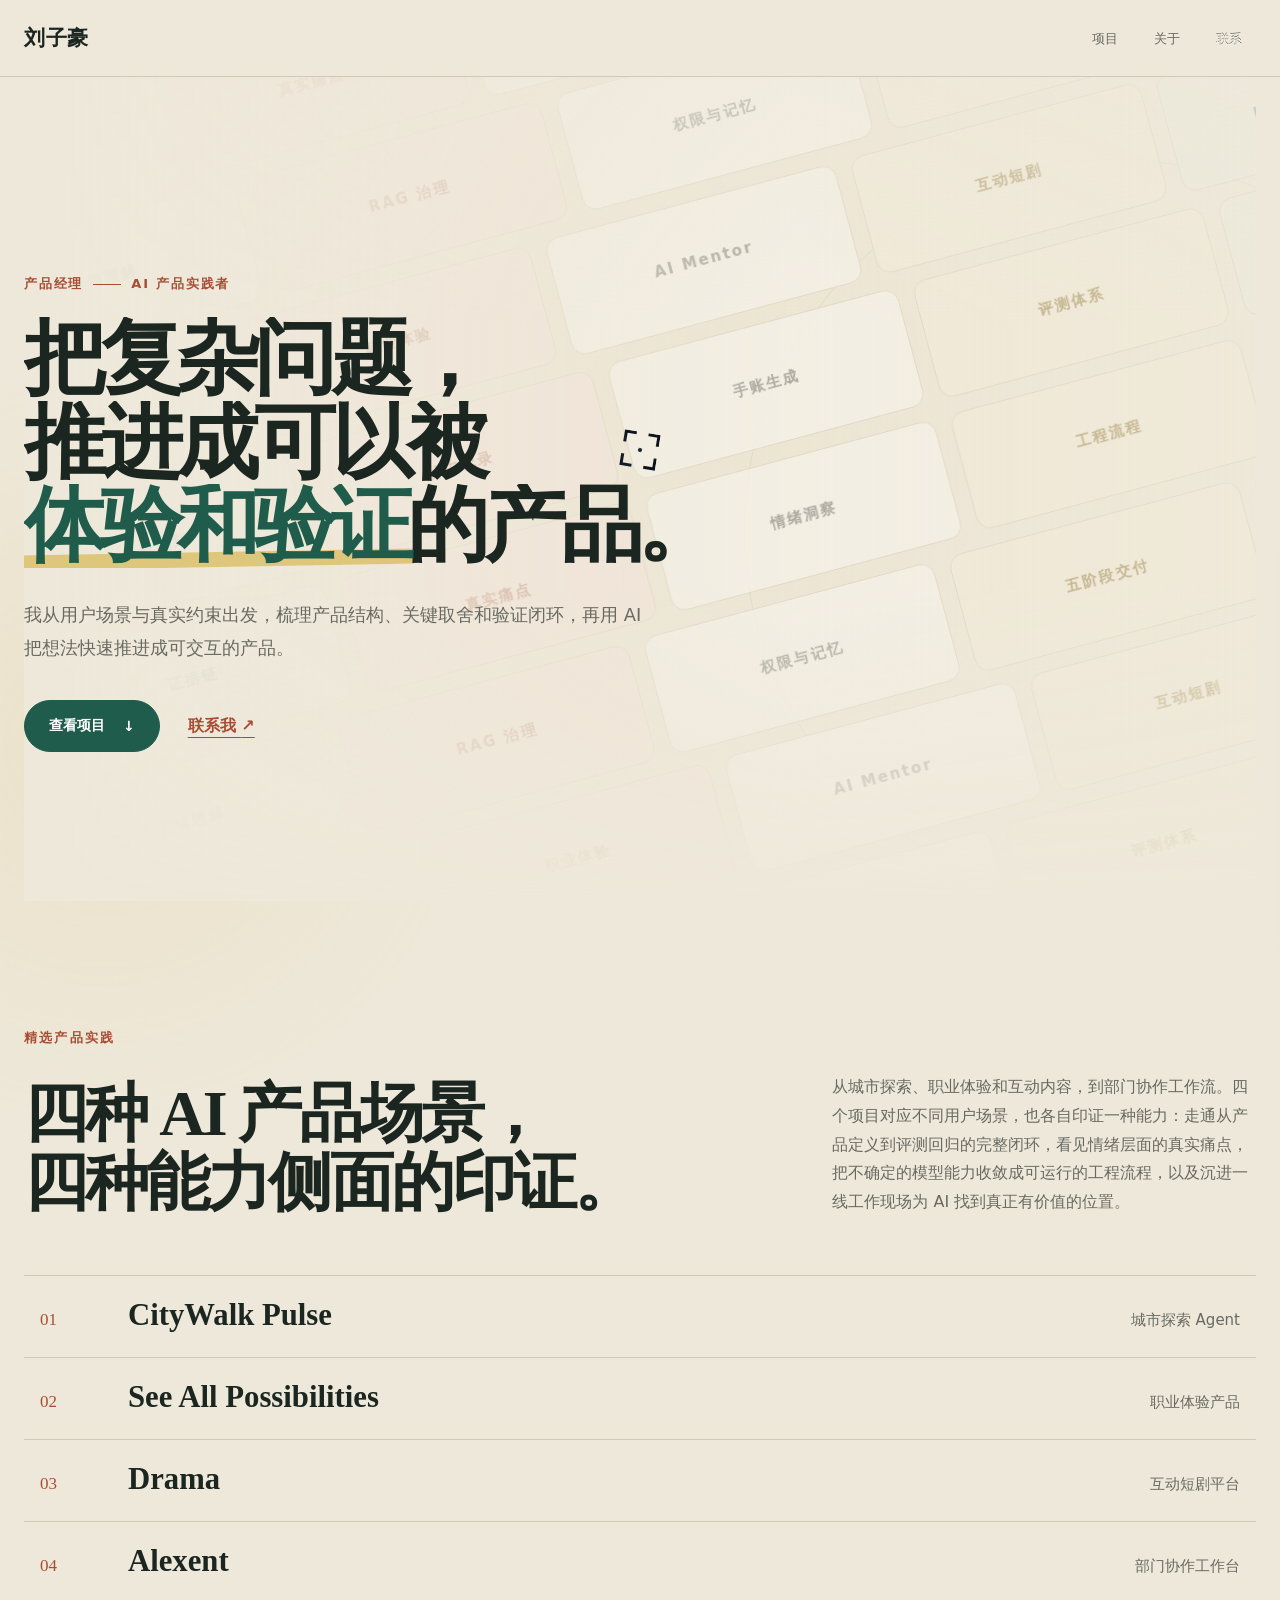
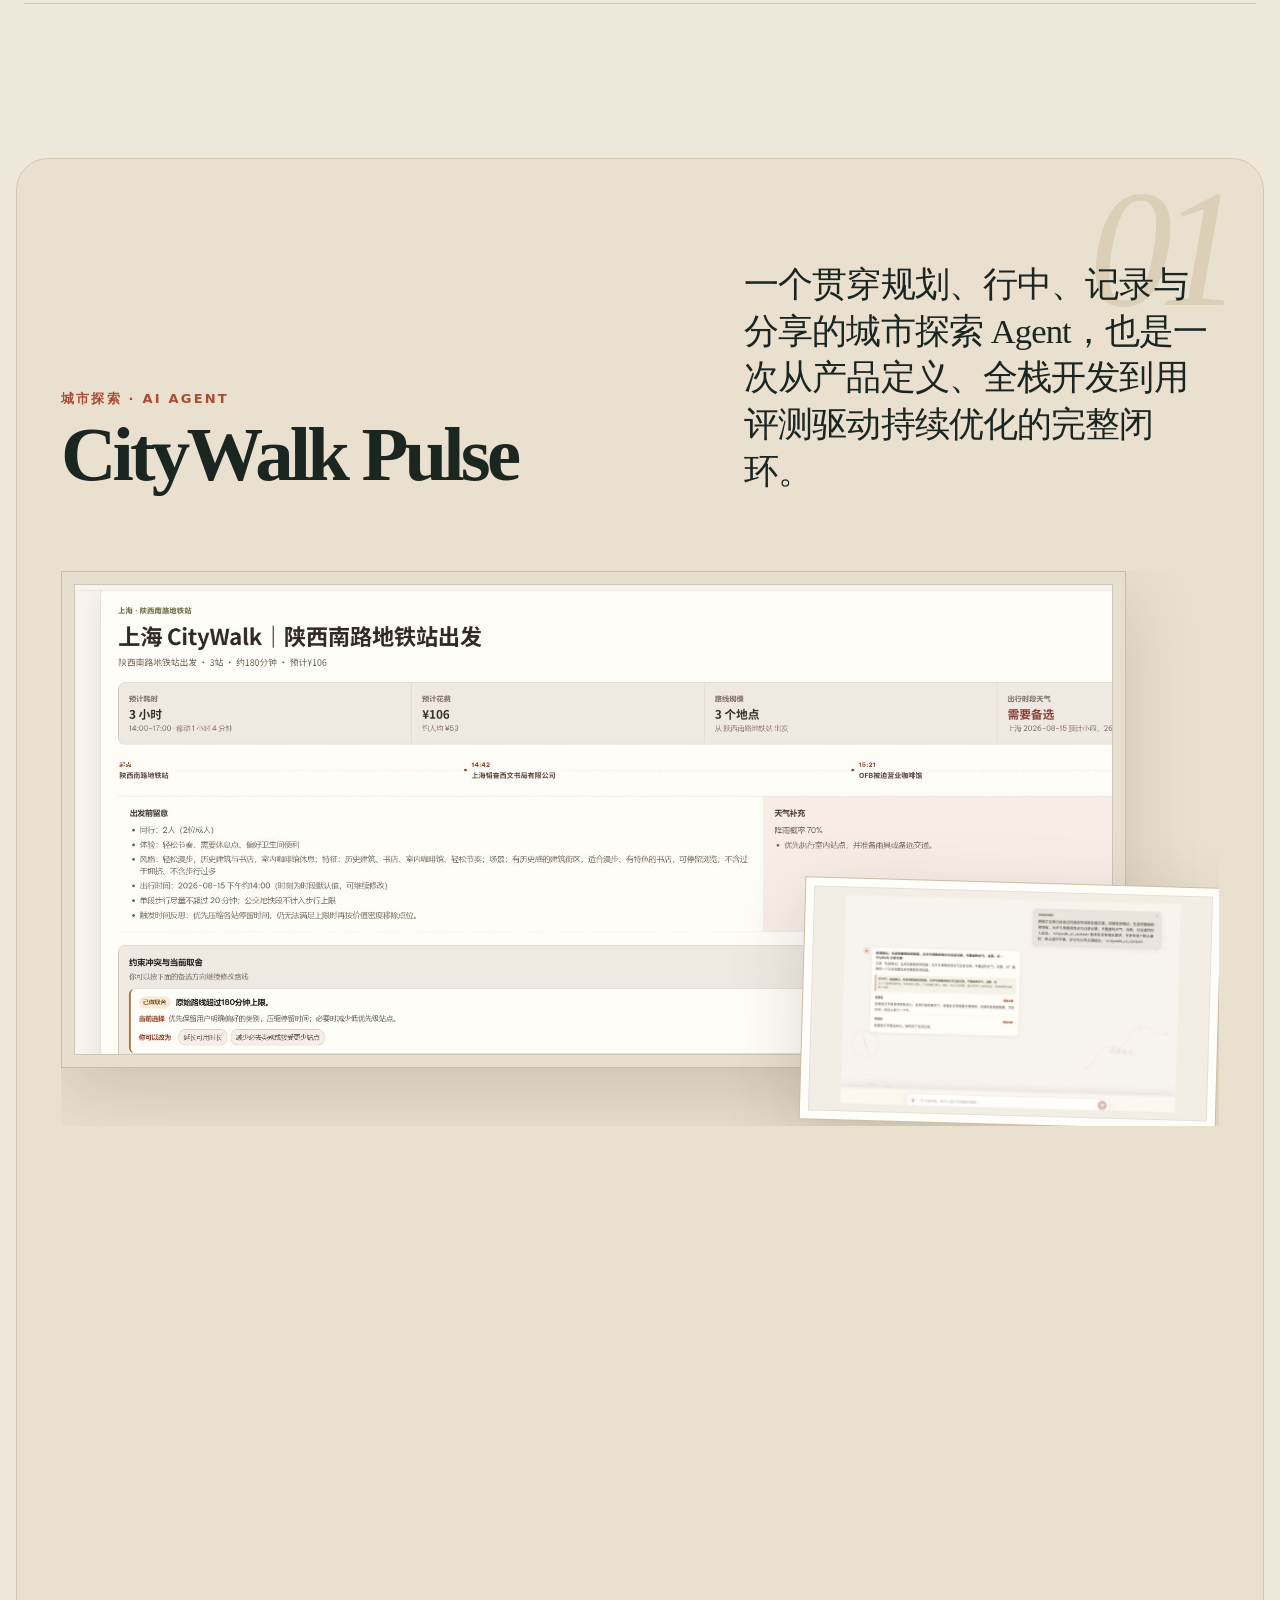
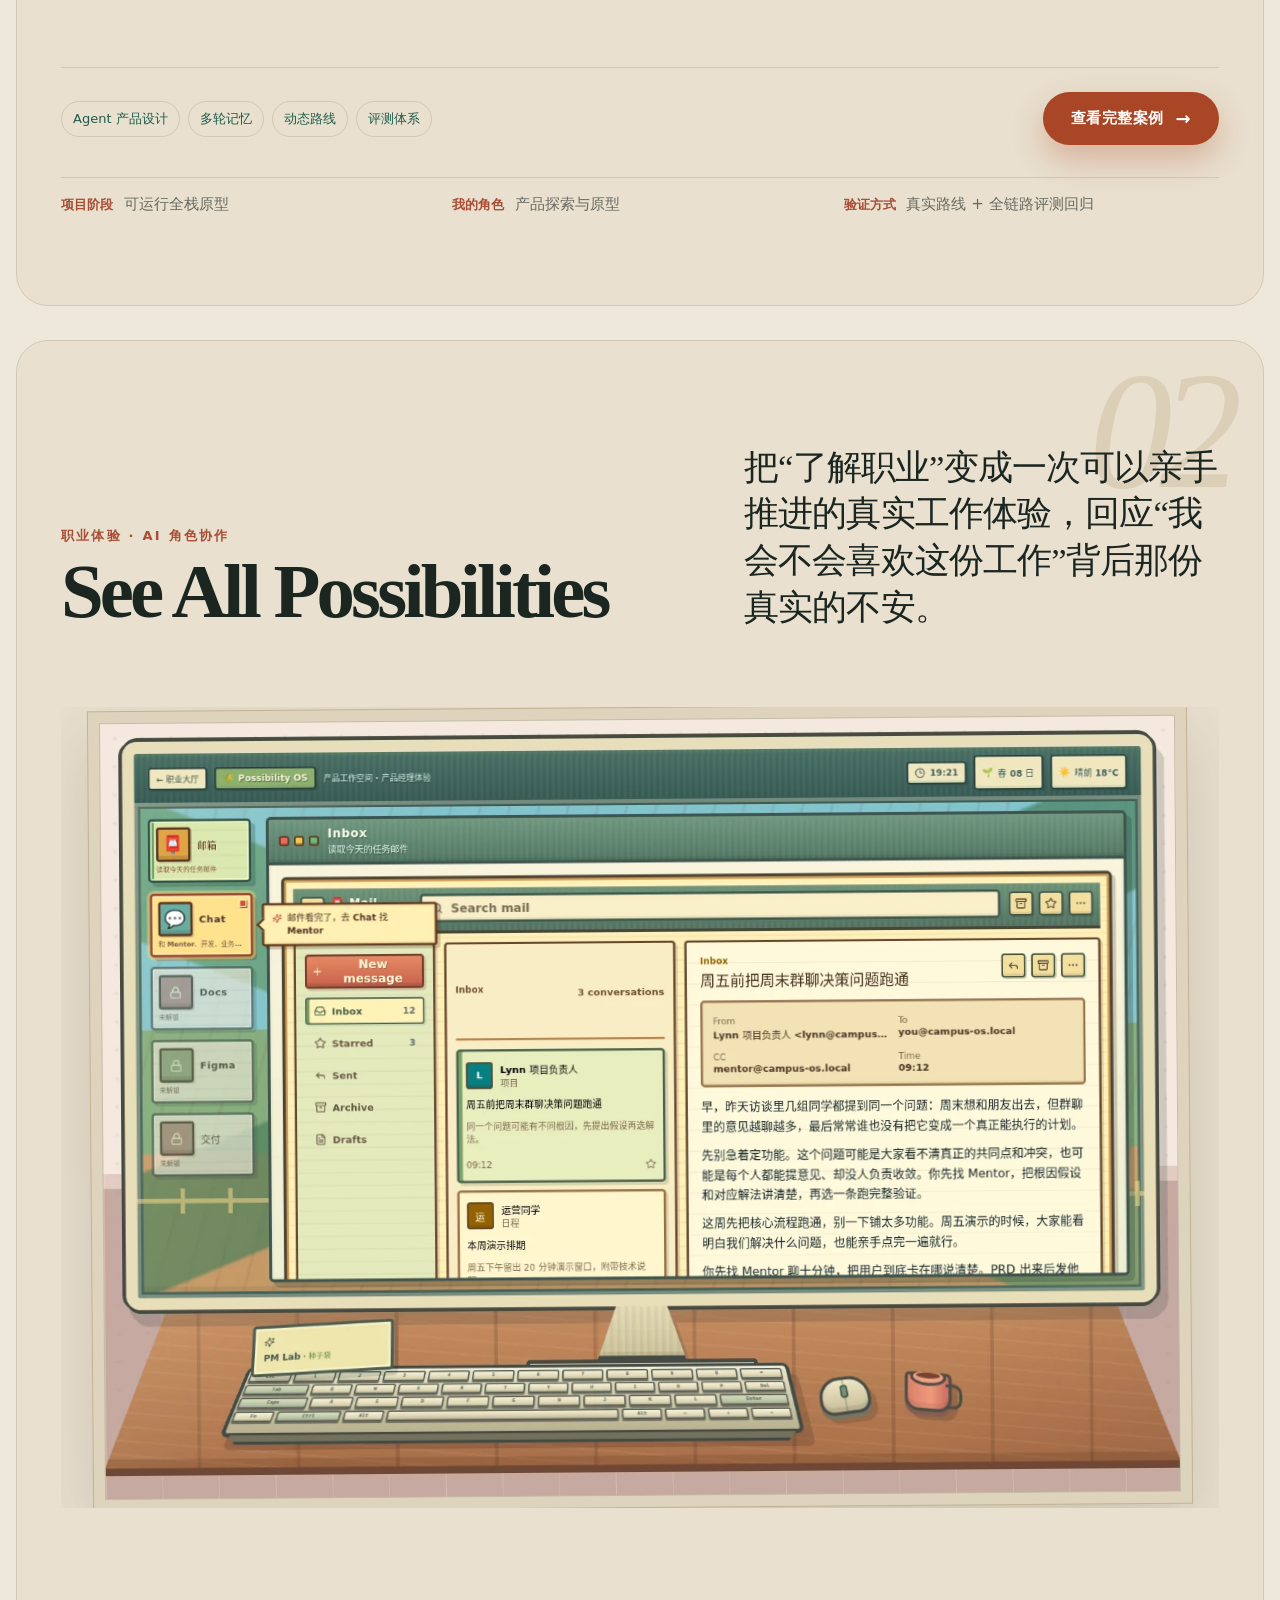
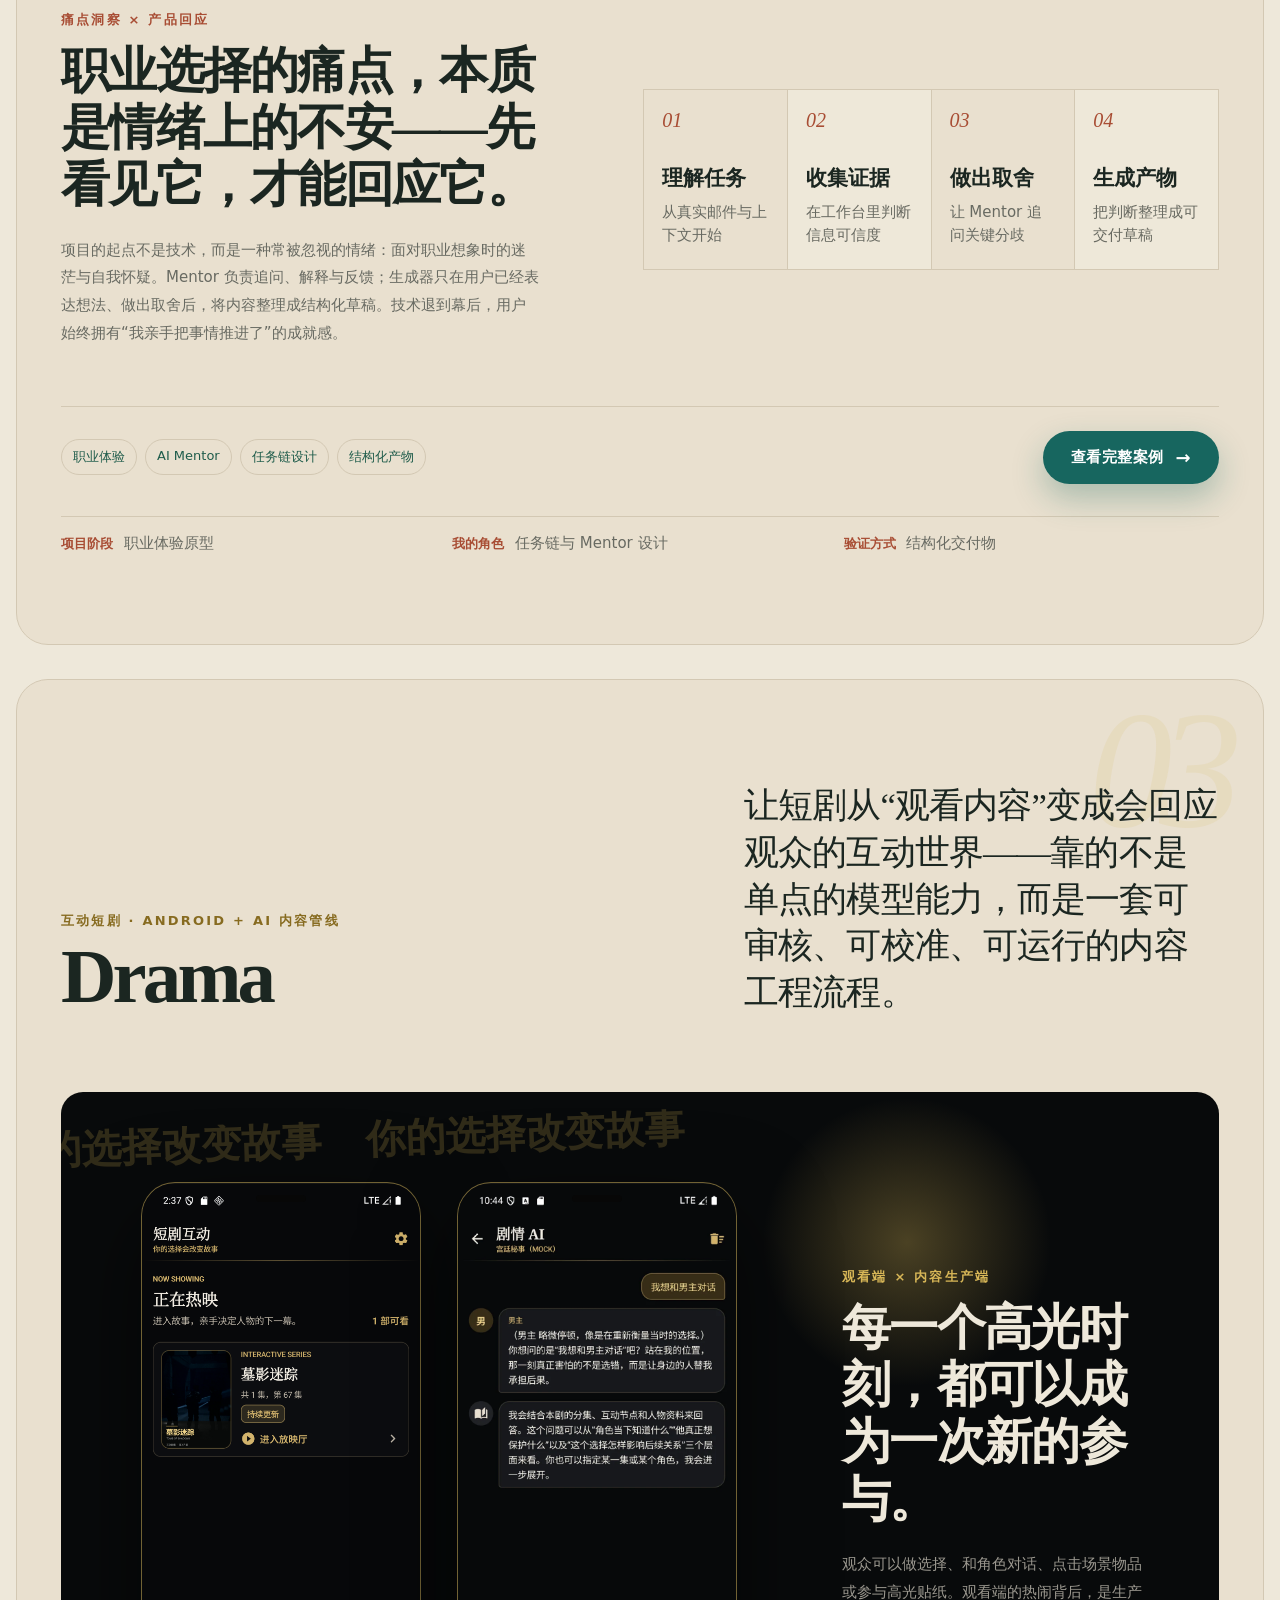
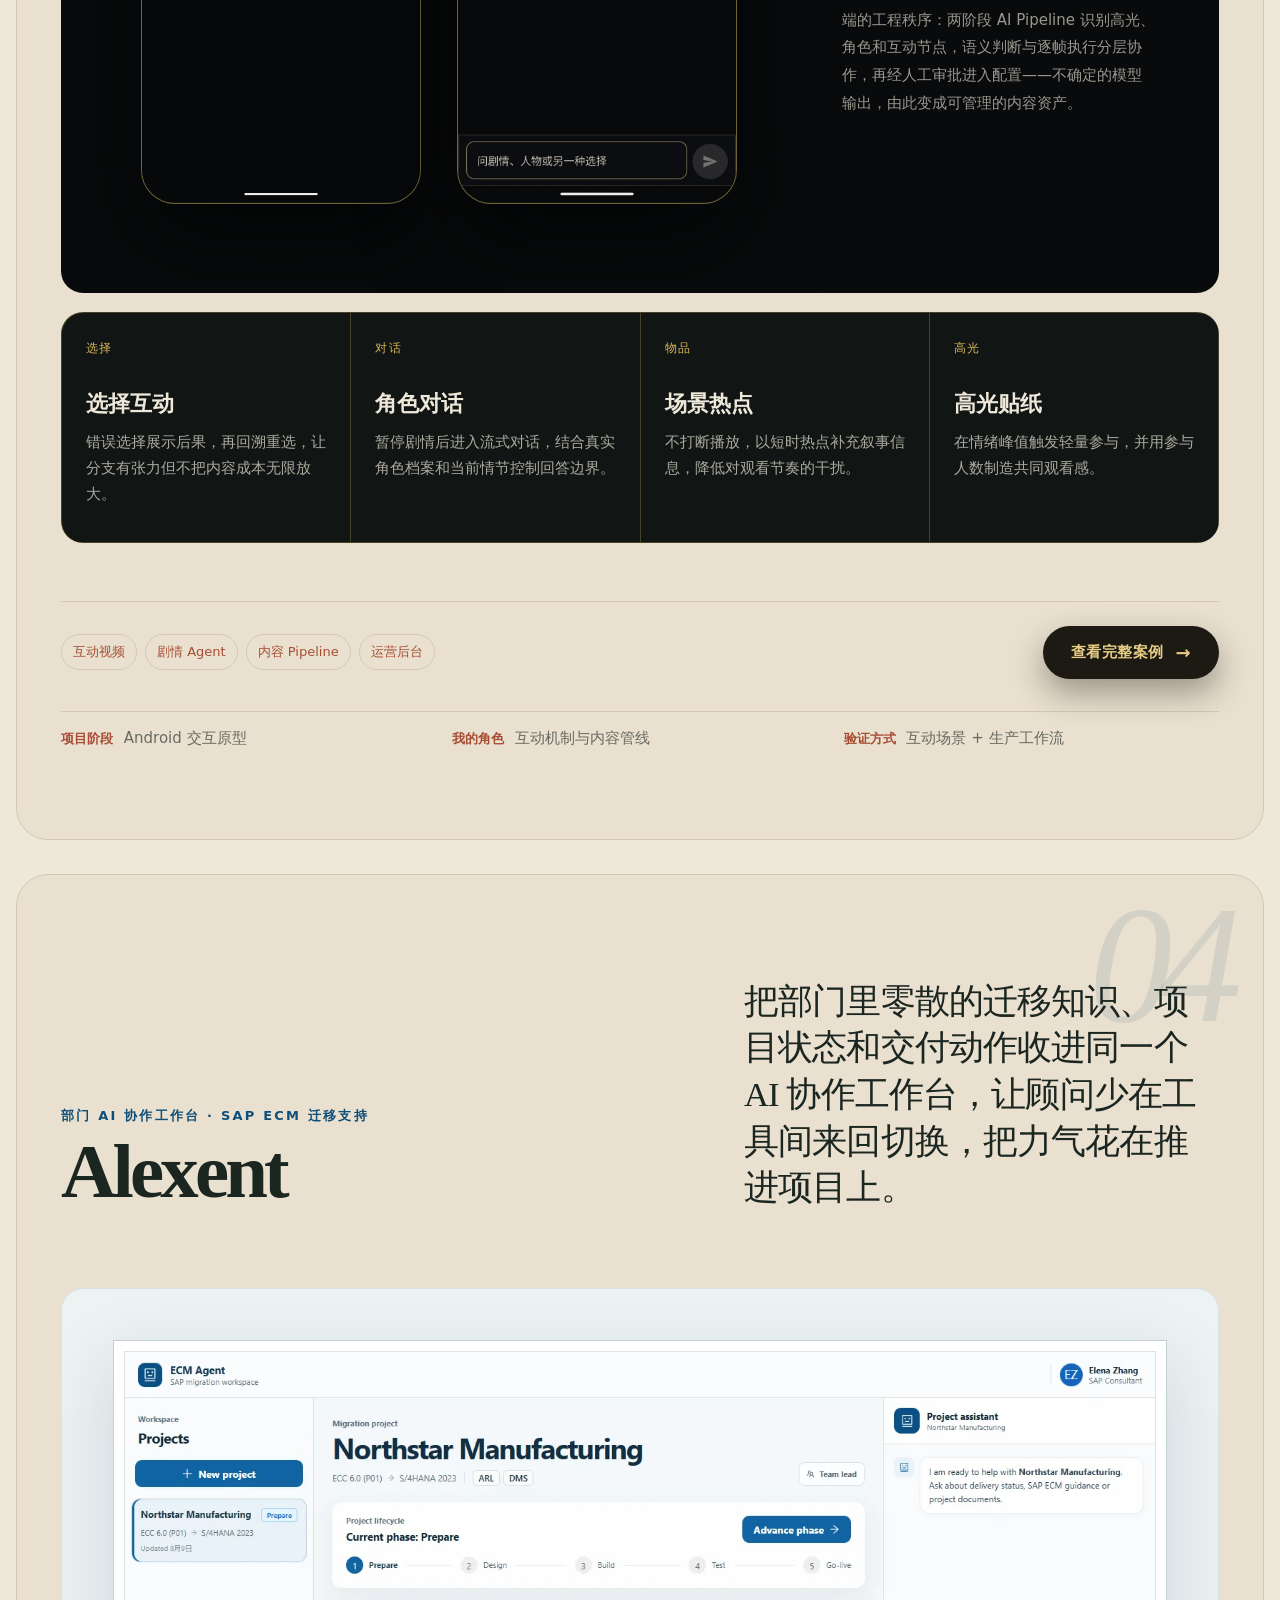
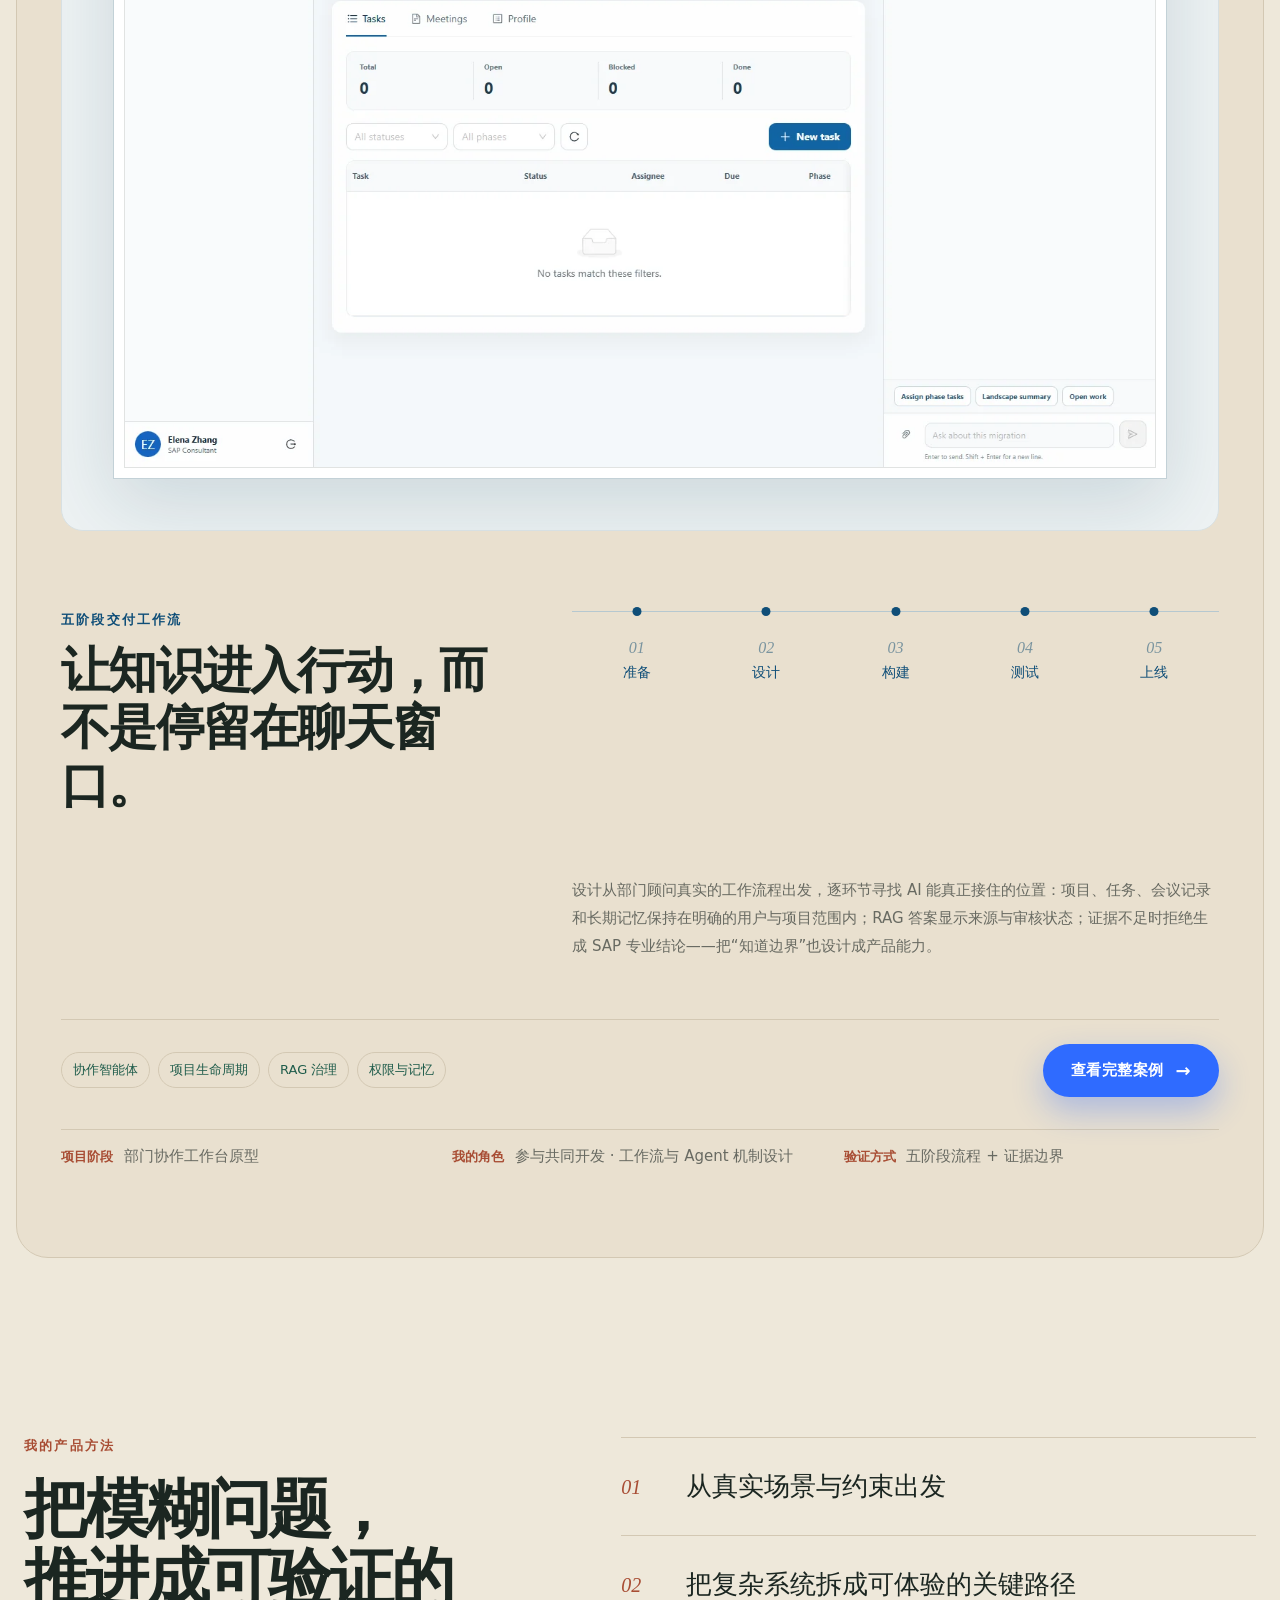
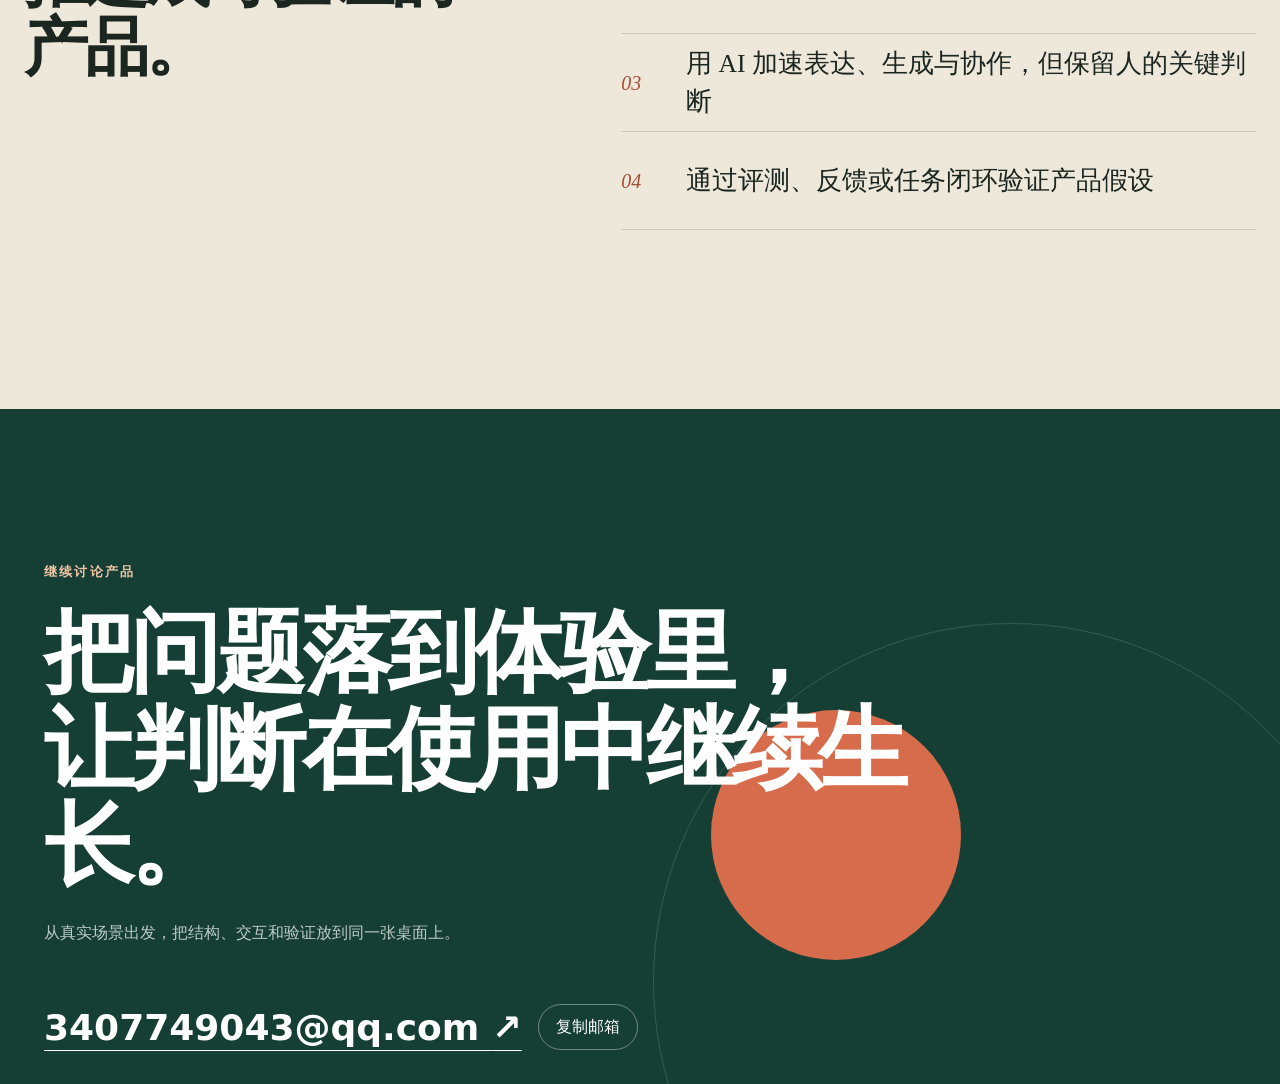
==== index.html @ 8f731cb5 "Adjust Alexent positioning to department-internal AI workspace" ====
<!doctype html>
<html lang="zh-CN">
<head>
  <meta charset="utf-8">
  <meta name="viewport" content="width=device-width, initial-scale=1">
  <meta name="description" content="刘子豪的产品经理作品集：AI 产品实践、真实产品界面与验证闭环。">
  <meta name="theme-color" content="#eee8da">
  <title>刘子豪｜产品经理作品集</title>
  <link rel="stylesheet" href="styles.css?v=20260816-2">
  <link rel="stylesheet" href="target-cursor.css">
  <link rel="stylesheet" href="gooey-nav.css">
  <script src="gsap.min.js" defer></script>
  <script src="target-cursor.js" defer></script>
  <script src="script.js" defer></script>
  <script src="gooey-nav.js" defer></script>
</head>
<body>
  <a class="skip-link" href="#main">跳到主要内容</a>

  <header class="site-header" data-site-header>
    <div class="header-inner">
      <a class="wordmark" href="#top" aria-label="返回页面顶部">
        <span>刘子豪</span>
      </a>
      <nav aria-label="主导航" data-gooey-nav>
        <a href="#projects">项目</a>
        <a href="#about">关于</a>
        <a href="#contact">联系</a>
      </nav>
    </div>
    <span class="reading-progress" data-reading-progress aria-hidden="true"></span>
  </header>

  <main id="main">
    <section class="hero" id="top" aria-labelledby="hero-title" data-section>
      <div class="grid-motion" data-grid-motion aria-hidden="true">
        <div class="grid-motion__board" data-grid-board></div>
        <div class="grid-motion__veil"></div>
      </div>
      <div class="hero-copy reveal reveal--hero">
        <p class="eyebrow"><span>产品经理</span><span>AI 产品实践者</span></p>
        <h1 id="hero-title">
          <span class="hero-line"><span>把复杂问题，</span></span>
          <span class="hero-line"><span>推进成可以被</span></span>
          <span class="hero-line"><span><em>体验和验证</em>的产品。</span></span>
        </h1>
        <p class="hero-intro">我从用户场景与真实约束出发，梳理产品结构、关键取舍和验证闭环，再用 AI 把想法快速推进成可交互的产品。</p>
        <div class="hero-actions">
          <a class="button button--primary" href="#projects">查看项目 <span aria-hidden="true">↓</span></a>
          <a class="text-link" href="mailto:3407749043@qq.com">联系我 <span aria-hidden="true">↗</span></a>
        </div>
      </div>

    </section>

    <div class="project-index" id="projects" aria-label="项目索引" data-section>
      <p class="section-kicker">精选产品实践</p>
      <div class="project-index-heading">
        <h2>四种 AI 产品场景，<br>四种能力侧面的印证。</h2>
        <p>从城市探索、职业体验和互动内容，到部门协作工作流。四个项目对应不同用户场景，也各自印证一种能力：走通从产品定义到评测回归的完整闭环，看见情绪层面的真实痛点，把不确定的模型能力收敛成可运行的工程流程，以及沉进一线工作现场为 AI 找到真正有价值的位置。</p>
      </div>
      <ol class="reveal reveal--index" data-delay="1">
        <li><a href="#citywalk" data-project-link="citywalk"><span>01</span><b>CityWalk Pulse</b><small><span>城市探索 Agent</span><em>规划 · 行中 · 记录 · 分享</em></small></a></li>
        <li><a href="#possibilities" data-project-link="possibilities"><span>02</span><b>See All Possibilities</b><small><span>职业体验产品</span><em>任务 · 判断 · 交付 · 反馈</em></small></a></li>
        <li><a href="#drama" data-project-link="drama"><span>03</span><b>Drama</b><small><span>互动短剧平台</span><em>选择 · 对话 · 热点 · 高光</em></small></a></li>
        <li><a href="#alexent" data-project-link="alexent"><span>04</span><b>Alexent</b><small><span>部门协作工作台</span><em>工作流 · RAG · 权限 · 记忆</em></small></a></li>
      </ol>
    </div>

    <section class="project project--featured" id="citywalk" aria-labelledby="citywalk-title" data-section>
      <div class="project-no" aria-hidden="true">01</div>
      <header class="project-header reveal">
        <div>
          <p class="project-type">城市探索 · AI Agent</p>
          <h2 id="citywalk-title">CityWalk Pulse</h2>
        </div>
        <p class="project-lede">一个贯穿规划、行中、记录与分享的城市探索 Agent，也是一次从产品定义、全栈开发到用评测驱动持续优化的完整闭环。</p>
      </header>

      <div class="feature-stage reveal reveal--media" data-delay="1">
        <button class="shot shot--landscape tilt-card gallery-trigger" type="button" data-tilt data-tilt-base="0deg" data-gallery="citywalk" data-full="assets/citywalk/web-route-overview.webp" data-caption="CityWalk Pulse 路线决策总览" aria-label="放大查看 CityWalk Pulse 路线决策总览">
          <img src="assets/citywalk/web-route-overview.webp" alt="CityWalk Pulse 路线决策总览，展示同行、节奏、天气、站点顺序与预算" width="2045" height="924" loading="lazy">
        </button>
        <button class="shot shot--support gallery-trigger" type="button" data-gallery="citywalk" data-full="assets/citywalk/web-social-copy.webp" data-caption="CityWalk Pulse 分享文案结果" aria-label="放大查看 CityWalk Pulse 分享文案结果">
          <img src="assets/citywalk/web-social-copy.webp" alt="CityWalk Pulse 分享文案结果，展示表达风格、完整版与简短版" width="1920" height="1080" loading="lazy">
        </button>
      </div>

      <div class="project-story">
        <article class="story-intro reveal">
          <p class="story-label">连续产品体验</p>
          <h3>从“帮我规划路线”，走向一段会持续生长的城市体验。</h3>
          <p>这是我从零定义并完整实现的项目：产品把偏好输入、路线规划、行走调整和旅程记录串成一条连续体验。Agent 不只生成答案，还需要记住同行人数、预算、时间与体力边界，并在天气或现场变化后重新组织路线——每个环节都被真实运行和评测样例反复校验。</p>
        </article>
          <div class="capability-grid reveal stagger-group" data-delay="1">
          <article><span>01</span><h4>规划</h4><p>把感觉、同行、时间与预算转成可执行路线。</p></article>
          <article><span>02</span><h4>行中</h4><p>根据天气、体力和现场变化，局部调整剩余路线。</p></article>
          <article><span>03</span><h4>记录</h4><p>随身上传图文与位置，让走过的片段留在路线里。</p></article>
          <article><span>04</span><h4>分享</h4><p>基于路线事实和沿途记录生成可编辑的分享表达。</p></article>
        </div>
      </div>

      <footer class="project-footer">
        <div class="project-tags"><span>Agent 产品设计</span><span>多轮记忆</span><span>动态路线</span><span>评测体系</span></div>
        <a class="case-entry" href="citywalk.html">查看完整案例 <span aria-hidden="true">→</span></a>
      </footer>
      <div class="project-meta" aria-label="CityWalk 项目摘要">
        <span data-meta-stage><b>项目阶段</b> 可运行全栈原型</span>
        <span data-meta-role><b>我的角色</b> 产品探索与原型</span>
        <span data-meta-validation><b>验证方式</b> 真实路线 + 全链路评测回归</span>
      </div>
    </section>

    <section class="project project--possibilities" id="possibilities" aria-labelledby="possibilities-title" data-section>
      <div class="project-no" aria-hidden="true">02</div>
      <header class="project-header reveal">
        <div>
          <p class="project-type">职业体验 · AI 角色协作</p>
          <h2 id="possibilities-title">See All Possibilities</h2>
        </div>
        <p class="project-lede">把“了解职业”变成一次可以亲手推进的真实工作体验，回应“我会不会喜欢这份工作”背后那份真实的不安。</p>
      </header>

      <div class="possibility-stage reveal reveal--media" data-delay="1">
        <button class="shot shot--desk tilt-card gallery-trigger" type="button" data-tilt data-tilt-base="-0.45deg" data-gallery="possibilities" data-full="assets/possibilities/pm-workspace.webp" data-caption="产品经理体验 · Possibility OS 工作台" aria-label="放大查看产品经理职业体验工作台">
          <img src="assets/possibilities/pm-workspace.webp" alt="产品经理职业体验的桌面工作台，包含邮件、对话、文档和原型入口" width="1440" height="1039" loading="lazy">
        </button>
      </div>

      <div class="project-story project-story--split">
        <article class="story-intro reveal">
          <p class="story-label">痛点洞察 × 产品回应</p>
          <h3>职业选择的痛点，本质是情绪上的不安——先看见它，才能回应它。</h3>
          <p>项目的起点不是技术，而是一种常被忽视的情绪：面对职业想象时的迷茫与自我怀疑。Mentor 负责追问、解释与反馈；生成器只在用户已经表达想法、做出取舍后，将内容整理成结构化草稿。技术退到幕后，用户始终拥有“我亲手把事情推进了”的成就感。</p>
        </article>
        <ol class="possibility-track reveal stagger-group" data-delay="1" aria-label="职业体验推进路径">
          <li><span>01</span><strong>理解任务</strong><small>从真实邮件与上下文开始</small></li>
          <li><span>02</span><strong>收集证据</strong><small>在工作台里判断信息可信度</small></li>
          <li><span>03</span><strong>做出取舍</strong><small>让 Mentor 追问关键分歧</small></li>
          <li><span>04</span><strong>生成产物</strong><small>把判断整理成可交付草稿</small></li>
        </ol>
      </div>

      <footer class="project-footer">
        <div class="project-tags"><span>职业体验</span><span>AI Mentor</span><span>任务链设计</span><span>结构化产物</span></div>
        <a class="case-entry" href="possibilities.html">查看完整案例 <span aria-hidden="true">→</span></a>
      </footer>
      <div class="project-meta" aria-label="See All Possibilities 项目摘要">
        <span data-meta-stage><b>项目阶段</b> 职业体验原型</span>
        <span data-meta-role><b>我的角色</b> 任务链与 Mentor 设计</span>
        <span data-meta-validation><b>验证方式</b> 结构化交付物</span>
      </div>
    </section>

    <section class="project project--drama" id="drama" aria-labelledby="drama-title" data-section>
      <div class="project-no" aria-hidden="true">03</div>
      <header class="project-header reveal">
        <div>
          <p class="project-type">互动短剧 · Android + AI 内容管线</p>
          <h2 id="drama-title">Drama</h2>
        </div>
        <p class="project-lede">让短剧从“观看内容”变成会回应观众的互动世界——靠的不是单点的模型能力，而是一套可审核、可校准、可运行的内容工程流程。</p>
      </header>

      <div class="drama-stage reveal reveal--media" data-delay="1">
        <div class="drama-marquee" aria-hidden="true"><span>你的选择改变故事</span><span>你的选择改变故事</span></div>
        <div class="drama-phones" aria-label="Drama 真实应用界面">
          <button class="phone-frame phone-frame--series gallery-trigger" type="button" data-gallery="drama" data-full="assets/drama/real-series-list.png" data-caption="短剧互动 · 剧集发现与正在热映" aria-label="放大查看 Drama 剧集发现界面">
            <img src="assets/drama/real-series-list.png" alt="Drama Android 客户端的剧集发现界面，展示正在热映的互动短剧与完整海报" width="1080" height="2400" loading="lazy">
          </button>
          <button class="phone-frame phone-frame--agent gallery-trigger" type="button" data-gallery="drama" data-full="assets/drama-agent.webp" data-caption="剧情 AI · 基于角色与互动节点回答" aria-label="放大查看剧情 AI 对话界面">
            <img src="assets/drama-agent.webp" alt="Drama 剧情 AI 对话界面，结合角色立场和互动节点解释剧情" width="1080" height="2400" loading="lazy">
          </button>
        </div>
        <div class="drama-copy">
          <p class="story-label">观看端 × 内容生产端</p>
          <h3>每一个高光时刻，都可以成为一次新的参与。</h3>
          <p>观众可以做选择、和角色对话、点击场景物品或参与高光贴纸。观看端的热闹背后，是生产端的工程秩序：两阶段 AI Pipeline 识别高光、角色和互动节点，语义判断与逐帧执行分层协作，再经人工审批进入配置——不确定的模型输出，由此变成可管理的内容资产。</p>
        </div>
      </div>

      <div class="interaction-ledger reveal stagger-group">
        <article><span>选择</span><h4>选择互动</h4><p>错误选择展示后果，再回溯重选，让分支有张力但不把内容成本无限放大。</p></article>
        <article><span>对话</span><h4>角色对话</h4><p>暂停剧情后进入流式对话，结合真实角色档案和当前情节控制回答边界。</p></article>
        <article><span>物品</span><h4>场景热点</h4><p>不打断播放，以短时热点补充叙事信息，降低对观看节奏的干扰。</p></article>
        <article><span>高光</span><h4>高光贴纸</h4><p>在情绪峰值触发轻量参与，并用参与人数制造共同观看感。</p></article>
      </div>

      <footer class="project-footer">
        <div class="project-tags"><span>互动视频</span><span>剧情 Agent</span><span>内容 Pipeline</span><span>运营后台</span></div>
        <a class="case-entry" href="drama.html">查看完整案例 <span aria-hidden="true">→</span></a>
      </footer>
      <div class="project-meta" aria-label="Drama 项目摘要">
        <span data-meta-stage><b>项目阶段</b> Android 交互原型</span>
        <span data-meta-role><b>我的角色</b> 互动机制与内容管线</span>
        <span data-meta-validation><b>验证方式</b> 互动场景 + 生产工作流</span>
      </div>
    </section>

    <section class="project project--alexent" id="alexent" aria-labelledby="alexent-title" data-section>
      <div class="project-no" aria-hidden="true">04</div>
      <header class="project-header reveal">
        <div>
          <p class="project-type">部门 AI 协作工作台 · SAP ECM 迁移支持</p>
          <h2 id="alexent-title">Alexent</h2>
        </div>
        <p class="project-lede">把部门里零散的迁移知识、项目状态和交付动作收进同一个 AI 协作工作台，让顾问少在工具间来回切换，把力气花在推进项目上。</p>
      </header>

      <div class="alexent-stage reveal reveal--media" data-delay="1">
        <button class="shot shot--enterprise tilt-card gallery-trigger" type="button" data-tilt data-tilt-base="0deg" data-gallery="alexent" data-full="assets/alexent-workspace.webp" data-caption="Alexent · 项目工作台" aria-label="放大查看 Alexent 项目工作台">
          <img src="assets/alexent-workspace.webp" alt="Alexent ECM 迁移项目工作台，包含项目阶段、任务和 AI 助手" width="1440" height="1000" loading="lazy">
        </button>
      </div>

      <div class="enterprise-story reveal">
        <div>
          <p class="story-label">五阶段交付工作流</p>
          <h3>让知识进入行动，而不是停留在聊天窗口。</h3>
        </div>
        <ol aria-label="项目阶段">
          <li><span>01</span>准备</li><li><span>02</span>设计</li><li><span>03</span>构建</li><li><span>04</span>测试</li><li><span>05</span>上线</li>
        </ol>
        <p>设计从部门顾问真实的工作流程出发，逐环节寻找 AI 能真正接住的位置：项目、任务、会议记录和长期记忆保持在明确的用户与项目范围内；RAG 答案显示来源与审核状态；证据不足时拒绝生成 SAP 专业结论——把“知道边界”也设计成产品能力。</p>
      </div>

      <footer class="project-footer">
        <div class="project-tags"><span>协作智能体</span><span>项目生命周期</span><span>RAG 治理</span><span>权限与记忆</span></div>
        <a class="case-entry" href="alexent.html">查看完整案例 <span aria-hidden="true">→</span></a>
      </footer>
      <div class="project-meta" aria-label="Alexent 项目摘要">
        <span data-meta-stage><b>项目阶段</b> 部门协作工作台原型</span>
        <span data-meta-role><b>我的角色</b> 参与共同开发 · 工作流与 Agent 机制设计</span>
        <span data-meta-validation><b>验证方式</b> 五阶段流程 + 证据边界</span>
      </div>
    </section>

    <section class="about" id="about" aria-labelledby="about-title" data-section>
      <div class="about-heading reveal">
        <p class="section-kicker">我的产品方法</p>
        <h2 id="about-title">把模糊问题，<br>推进成可验证的产品。</h2>
      </div>
      <ol class="principles reveal stagger-group" data-delay="1">
        <li><span>01</span><p>从真实场景与约束出发</p></li>
        <li><span>02</span><p>把复杂系统拆成可体验的关键路径</p></li>
        <li><span>03</span><p>用 AI 加速表达、生成与协作，但保留人的关键判断</p></li>
        <li><span>04</span><p>通过评测、反馈或任务闭环验证产品假设</p></li>
      </ol>
    </section>
  </main>

  <footer class="footer" id="contact" data-section>
    <div class="footer-orbit" aria-hidden="true"></div>
    <p class="section-kicker">继续讨论产品</p>
    <h2>把问题落到体验里，<br>让判断在使用中继续生长。</h2>
    <p class="footer-role">从真实场景出发，把结构、交互和验证放到同一张桌面上。</p>
    <div class="contact-row">
      <a id="email-address" href="mailto:3407749043@qq.com">3407749043@qq.com <span aria-hidden="true">↗</span></a>
      <button type="button" data-copy-email data-email="3407749043@qq.com">复制邮箱</button>
    </div>
  </footer>

  <div id="image-dialog" class="image-dialog" role="dialog" aria-modal="true" aria-hidden="true" aria-labelledby="dialog-caption">
    <div class="dialog-backdrop" data-dialog-close></div>
    <div class="dialog-panel">
      <button class="dialog-close" type="button" data-dialog-close aria-label="关闭大图">×</button>
      <button class="dialog-nav dialog-nav--prev" type="button" data-dialog-prev aria-label="上一张图片">←</button>
      <figure>
        <img src="assets/citywalk-home.webp" alt="">
        <figcaption id="dialog-caption"></figcaption>
      </figure>
      <button class="dialog-nav dialog-nav--next" type="button" data-dialog-next aria-label="下一张图片">→</button>
    </div>
  </div>

  <div class="toast" role="status" aria-live="polite" data-toast></div>
</body>
</html>
---- styles.css ----
:root {
  --paper: #eee8da;
  --paper-light: #f8f5ec;
  --paper-deep: #dfd3bd;
  --ink: #1b2621;
  --muted: #686a62;
  --green: #1f5c4b;
  --green-dark: #153f35;
  --terracotta: #a84d34;
  --clay: #d66c4c;
  --mustard: #d9b957;
  --line: #d3c8b3;
  --blue: #0f4e78;
  --shadow: 0 24px 70px rgba(54, 45, 29, .16);
  --shadow-small: 0 14px 34px rgba(54, 45, 29, .12);
  --radius: 22px;
  --ease-out: cubic-bezier(.23, 1, .32, 1);
  --ease-in-out: cubic-bezier(.77, 0, .175, 1);
  --content: min(1240px, calc(100vw - 48px));
  --serif: "Songti SC", "STSong", "Noto Serif CJK SC", Georgia, serif;
  --sans: "Microsoft YaHei UI", "PingFang SC", system-ui, sans-serif;
}

*, *::before, *::after { box-sizing: border-box; }

html {
  scroll-behavior: smooth;
  background: var(--paper);
}

body {
  margin: 0;
  color: var(--ink);
  background:
    radial-gradient(circle at 8% 7%, rgba(216, 185, 87, .13), transparent 24rem),
    var(--paper);
  font-family: var(--sans);
  -webkit-font-smoothing: antialiased;
  overflow-x: clip;
}

body.is-dialog-open { overflow: hidden; }

button, a { -webkit-tap-highlight-color: transparent; }
a { color: inherit; }
button { font: inherit; }
img { max-width: 100%; }

:focus-visible {
  outline: 3px solid var(--terracotta);
  outline-offset: 4px;
}

::selection { color: #fff; background: var(--green); }

.skip-link {
  position: fixed;
  z-index: 1000;
  top: 12px;
  left: 12px;
  padding: 10px 14px;
  color: #fff;
  background: var(--ink);
  border-radius: 99px;
  transform: translateY(-150%);
}

.skip-link:focus { transform: translateY(0); }

.site-header {
  position: sticky;
  z-index: 100;
  top: 0;
  border-bottom: 1px solid rgba(117, 102, 72, .24);
  background: rgba(238, 232, 218, .88);
  backdrop-filter: blur(18px);
}

.header-inner {
  width: var(--content);
  min-height: 76px;
  margin: 0 auto;
  display: flex;
  align-items: center;
  justify-content: space-between;
  gap: 28px;
}

.wordmark {
  display: flex;
  align-items: baseline;
  gap: 12px;
  text-decoration: none;
}

.wordmark span {
  font-family: var(--serif);
  font-size: 21px;
  font-weight: 700;
  letter-spacing: .03em;
}

.wordmark small {
  color: var(--muted);
  font-size: 10px;
  letter-spacing: .16em;
  text-transform: uppercase;
}

.site-header nav { display: flex; align-items: center; gap: 8px; }

.site-header nav a {
  position: relative;
  padding: 12px 14px;
  color: var(--muted);
  font-size: 13px;
  text-decoration: none;
  transition: color .25s ease;
}

.site-header nav a::after {
  content: "";
  position: absolute;
  right: 14px;
  bottom: 6px;
  left: 14px;
  height: 2px;
  background: var(--terracotta);
  transform: scaleX(0);
  transition: transform .25s ease;
}

.site-header nav a[aria-current="location"] { color: var(--ink); }
.site-header nav a[aria-current="location"]::after { transform: scaleX(1); }

.reading-progress {
  position: absolute;
  right: 0;
  bottom: -1px;
  left: 0;
  height: 2px;
  background: var(--terracotta);
  transform: scaleX(0);
  transform-origin: left;
}

.hero {
  position: relative;
  width: var(--content);
  min-height: calc(100svh - 76px);
  margin: 0 auto;
  padding: clamp(72px, 9vw, 132px) 0 66px;
  display: grid;
  grid-template-columns: repeat(12, minmax(0, 1fr));
  align-items: center;
  gap: 24px;
  isolation: isolate;
  overflow: clip;
  scroll-margin-top: 80px;
}

/* Hero 背景：关键词网格漂移（GridMotion 移植） */
.grid-motion {
  position: absolute;
  z-index: 1;
  inset: 0;
  left: 50%;
  width: 100vw;
  transform: translateX(-50%);
  pointer-events: none;
}

.grid-motion__board {
  position: absolute;
  top: 50%;
  left: 50%;
  width: 150vw;
  height: 150vh;
  min-height: 900px;
  transform: translate(-50%, -50%) rotate(-15deg);
  display: grid;
  grid-template-rows: repeat(10, 1fr);
  gap: 16px;
  opacity: .85;
  background: radial-gradient(circle at 50% 42%, rgba(217, 185, 87, .14) 0%, transparent 58%);
}

.grid-motion__row {
  display: flex;
  gap: 16px;
  will-change: transform;
}

.grid-motion__card {
  flex: 0 0 auto;
  width: 300px;
  display: flex;
  align-items: center;
  justify-content: center;
  padding: 12px;
  border: 1px solid var(--line);
  border-radius: 14px;
  font-size: 15px;
  font-weight: 800;
  letter-spacing: .14em;
  white-space: nowrap;
}

.grid-motion__card:nth-child(4n+1) { color: #876b20; background: #f2ead5; }
.grid-motion__card:nth-child(4n+2) { color: var(--green); background: #e8ebdc; }
.grid-motion__card:nth-child(4n+3) { color: var(--terracotta); background: #f3ded3; }
.grid-motion__card:nth-child(4n+4) { color: var(--muted); background: #f8f5ec; }

.grid-motion__veil {
  position: absolute;
  inset: 0;
  background:
    linear-gradient(180deg, rgba(238, 232, 218, .42) 0%, transparent 30%, transparent 62%, var(--paper) 100%),
    linear-gradient(90deg, var(--paper) 4%, rgba(238, 232, 218, .86) 30%, rgba(238, 232, 218, .4) 62%, rgba(238, 232, 218, .62) 100%);
}

@media (max-width: 760px) {
  .grid-motion__board { width: 220vw; height: 130vh; }
  .grid-motion__card { width: 210px; font-size: 13px; }
}

.hero::before {
  content: "";
  position: absolute;
  z-index: -1;
  top: 10%;
  right: -18vw;
  width: 58vw;
  aspect-ratio: 1;
  border-radius: 50%;
  border: 1px solid rgba(31, 92, 75, .14);
}

.hero-orbit {
  position: absolute;
  z-index: -1;
  border-radius: 50%;
  pointer-events: none;
}

.hero-orbit--one {
  top: 18%;
  right: 25%;
  width: 160px;
  height: 160px;
  background: var(--mustard);
  opacity: .8;
}

.hero-orbit--two {
  right: 18%;
  bottom: 11%;
  width: 120px;
  height: 120px;
  background: var(--clay);
}

.hero-orbit { display: none; }

.hero-copy { position: relative; z-index: 4; grid-column: 1 / span 9; }

.eyebrow {
  display: flex;
  align-items: center;
  gap: 10px;
  margin: 0 0 24px;
  color: var(--terracotta);
  font-size: 13px;
  font-weight: 800;
  letter-spacing: .14em;
  text-transform: uppercase;
}

.eyebrow span { display: inline-flex; align-items: center; gap: 10px; }
.eyebrow span + span::before { content: ""; width: 28px; height: 1px; background: currentColor; }

.hero h1 {
  max-width: 820px;
  margin: 0;
  font-family: var(--serif);
  font-size: clamp(54px, 6.4vw, 94px);
  font-weight: 650;
  line-height: 1.02;
  letter-spacing: -.065em;
}

.hero-line { display: block; overflow: hidden; }
.hero-line > span { display: inline-block; transform: translateY(110%); opacity: 0; }
.js .reveal--hero.is-visible .hero-line > span { animation: line-rise .72s var(--ease-out) forwards; }
.js .reveal--hero.is-visible .hero-line:nth-child(2) > span { animation-delay: .1s; }
.js .reveal--hero.is-visible .hero-line:nth-child(3) > span { animation-delay: .2s; }

.hero h1 em {
  position: relative;
  color: var(--green);
  font-style: normal;
  white-space: nowrap;
}

.hero h1 em::after {
  content: "";
  position: absolute;
  z-index: -1;
  right: -.08em;
  bottom: .06em;
  left: -.04em;
  height: .18em;
  background: var(--mustard);
  transform: rotate(-1deg);
  opacity: .72;
}

.reveal--hero {
  --reveal-distance: 34px;
  animation: hero-breathe 7s ease-in-out 1.1s infinite;
}

.hero-intro {
  max-width: 640px;
  margin: 30px 0 0;
  color: var(--muted);
  font-size: clamp(16px, 1.4vw, 19px);
  line-height: 1.85;
}

.hero-actions { display: flex; align-items: center; gap: 26px; margin-top: 36px; }

.button {
  display: inline-flex;
  align-items: center;
  justify-content: center;
  gap: 18px;
  min-height: 52px;
  padding: 0 24px;
  border: 1px solid var(--ink);
  border-radius: 99px;
  font-size: 14px;
  font-weight: 700;
  text-decoration: none;
  transition: transform .18s var(--ease-out), box-shadow .18s var(--ease-out), background .18s ease;
}

.button--primary { color: #fff; background: var(--green); border-color: var(--green); }
.button:active { transform: scale(.97); }
.text-link { padding: 10px 2px; color: var(--terracotta); font-weight: 700; text-decoration-thickness: 1px; text-underline-offset: 6px; }

.shot,
.phone-frame {
  position: relative;
  display: block;
  width: 100%;
  padding: 0;
  color: inherit;
  border: 0;
  background: transparent;
  cursor: zoom-in;
}

.project-index {
  width: var(--content);
  margin: 0 auto clamp(100px, 12vw, 180px);
  padding-top: clamp(90px, 10vw, 148px);
  scroll-margin-top: 86px;
}

.section-kicker,
.project-type,
.story-label {
  margin: 0;
  color: var(--terracotta);
  font-size: 13px;
  font-weight: 800;
  letter-spacing: .17em;
  text-transform: uppercase;
}

.project-index-heading {
  display: grid;
  grid-template-columns: 1.25fr .75fr;
  gap: clamp(40px, 8vw, 120px);
  align-items: end;
  padding: 26px 0 58px;
}

.project-index-heading h2,
.about h2,
.footer h2 {
  margin: 0;
  font-family: var(--serif);
  font-size: clamp(42px, 5vw, 72px);
  font-weight: 600;
  line-height: 1.08;
  letter-spacing: -.045em;
}

.project-index-heading p {
  margin: 0;
  color: var(--muted);
  font-size: 16px;
  line-height: 1.8;
}

.project-index ol { margin: 0; padding: 0; list-style: none; border-top: 1px solid var(--line); }
.project-index li { border-bottom: 1px solid var(--line); }

.project-index li a {
  display: grid;
  grid-template-columns: 68px 1fr auto;
  align-items: baseline;
  gap: 20px;
  padding: 22px 16px;
  text-decoration: none;
  transition: color .2s ease, background .2s ease;
}

.project-index li a[aria-current="location"] { color: #fff; background: var(--green); }
.project-index li a > span { color: var(--terracotta); font-family: var(--serif); font-size: 17px; }
.project-index li a[aria-current="location"] > span { color: var(--mustard); }
.project-index li b { font-family: var(--serif); font-size: clamp(24px, 2.4vw, 35px); font-weight: 600; }
.project-index li small { position: relative; display: grid; min-width: 210px; min-height: 24px; color: var(--muted); font-size: 15px; text-align: right; }
.project-index li small span,
.project-index li small em { grid-area: 1 / 1; display: block; font-style: normal; transition: opacity .22s ease, transform .28s var(--ease-out); }
.project-index li small em { opacity: 0; color: var(--mustard); transform: translateY(7px); }
.project-index li a[aria-current="location"] small span { opacity: 0; transform: translateY(-7px); }
.project-index li a[aria-current="location"] small em { opacity: 1; transform: translateY(0); }
.reveal--index li { opacity: 0; transform: translateX(-18px); }
.reveal--index.is-visible li { animation: index-row-arrive .55s var(--ease-out) forwards; }
.reveal--index.is-visible li:nth-child(2) { animation-delay: .07s; }
.reveal--index.is-visible li:nth-child(3) { animation-delay: .14s; }
.reveal--index.is-visible li:nth-child(4) { animation-delay: .21s; }
.project-index li a[aria-current="location"] small { color: rgba(255,255,255,.7); }

.project {
  position: relative;
  width: min(1380px, calc(100vw - 32px));
  margin: 0 auto 34px;
  padding: clamp(72px, 8vw, 124px) max(24px, calc((100% - 1192px) / 2)) clamp(66px, 7vw, 105px);
  overflow: hidden;
  border: 1px solid var(--line);
  border-radius: 32px;
  background: #e9e0cf;
  scroll-margin-top: 92px;
}

.project-no {
  position: absolute;
  top: 24px;
  right: 34px;
  color: rgba(181, 161, 122, .27);
  font: italic clamp(88px, 13vw, 190px)/.8 var(--serif);
  letter-spacing: -.08em;
  pointer-events: none;
}

.project-header {
  position: relative;
  z-index: 2;
  display: grid;
  grid-template-columns: 1.1fr .9fr;
  gap: clamp(38px, 8vw, 120px);
  align-items: end;
  margin-bottom: clamp(44px, 6vw, 82px);
}

.project-header h2 {
  margin: 9px 0 0;
  font-family: var(--serif);
  font-size: clamp(48px, 6vw, 84px);
  font-weight: 600;
  line-height: 1;
  letter-spacing: -.05em;
}

.project-lede {
  margin: 0;
  font-family: var(--serif);
  font-size: clamp(24px, 2.7vw, 38px);
  line-height: 1.35;
  letter-spacing: -.025em;
}

.feature-stage { position: relative; padding: 0 8% 5% 0; }
.shot { text-align: left; }
.shot img { display: block; width: 100%; height: auto; border: 1px solid rgba(27, 38, 33, .13); transition: transform .24s var(--ease-out); }

.shot--landscape {
  padding: 12px;
  background: #e6decf;
  border: 1px solid #cbbda3;
  box-shadow: var(--shadow);
}

.shot--support {
  --drift-rotation: 1.6deg;
  position: absolute;
  z-index: 4;
  right: 0;
  bottom: 0;
  width: 36%;
  animation: editorial-drift 9s var(--ease-in-out) infinite;
  padding: 8px;
  background: #fffdf7;
  border: 1px solid #cbbda3;
  box-shadow: var(--shadow);
  transform: rotate(1.6deg);
}

.stage-note { display: none; }

.project-story {
  display: grid;
  grid-template-columns: .9fr 1.1fr;
  gap: clamp(50px, 8vw, 116px);
  align-items: start;
  margin-top: clamp(64px, 8vw, 110px);
}

.story-intro h3,
.drama-copy h3,
.enterprise-story h3 {
  margin: 14px 0 22px;
  font-family: var(--serif);
  font-size: clamp(32px, 3.8vw, 52px);
  font-weight: 600;
  line-height: 1.18;
  letter-spacing: -.035em;
}

.story-intro > p:last-child,
.drama-copy > p:last-child,
.enterprise-story > p:last-child {
  margin: 0;
  color: var(--muted);
  font-size: 15px;
  line-height: 1.85;
}

.capability-grid { display: grid; grid-template-columns: repeat(2, 1fr); border-top: 1px solid var(--line); }
.capability-grid article { min-height: 188px; padding: 24px 26px 28px; border-right: 1px solid var(--line); border-bottom: 1px solid var(--line); }
.stagger-group > * { opacity: 0; transform: translateY(14px); }
.stagger-group.is-visible > * { animation: item-rise .55s var(--ease-out) forwards; }
.stagger-group.is-visible > *:nth-child(2) { animation-delay: .07s; }
.stagger-group.is-visible > *:nth-child(3) { animation-delay: .14s; }
.stagger-group.is-visible > *:nth-child(4) { animation-delay: .21s; }
.capability-grid article:nth-child(even) { border-right: 0; }
.capability-grid span { color: var(--terracotta); font: italic 20px/1 var(--serif); }
.capability-grid h4 { margin: 26px 0 8px; font-family: var(--serif); font-size: 23px; }
.capability-grid p { margin: 0; color: var(--muted); font-size: 15px; line-height: 1.7; }

.project-footer { display: flex; flex-wrap: wrap; align-items: center; justify-content: space-between; gap: 30px; margin-top: 58px; padding-top: 24px; border-top: 1px solid var(--line); }
.project-footer p { margin: 0; color: var(--muted); font-size: 11px; }
.case-entry { display: inline-flex; align-items: center; gap: 12px; padding: 16px 28px; color: #fff; border-radius: 999px; font-size: 15px; font-weight: 800; letter-spacing: .03em; text-decoration: none; transition: transform .22s var(--ease-out), box-shadow .22s var(--ease-out), background .22s ease; }
.case-entry span { font-size: 18px; transition: transform .18s var(--ease-out); }
.case-entry:focus-visible { outline: 3px solid var(--ink); outline-offset: 3px; }
.case-entry:focus-visible span { transform: translateX(3px); }

/* 各项目入口按钮延续其产品 UI 的主色 */
.project--featured .case-entry { background: #a84626; box-shadow: 0 14px 32px rgba(168, 70, 38, .3); }
.project--possibilities .case-entry { background: #17665f; box-shadow: 0 14px 32px rgba(23, 102, 95, .3); }
.project--drama .case-entry { color: #e6cd85; background: #1d1a13; box-shadow: 0 14px 32px rgba(29, 26, 19, .38); }
.project--alexent .case-entry { background: #2f6bff; box-shadow: 0 14px 32px rgba(47, 107, 255, .32); }
.project-tags { display: flex; flex-wrap: wrap; gap: 8px; }
.project-tags span { padding: 8px 11px; color: var(--green); border: 1px solid var(--line); border-radius: 99px; font-size: 13px; }

.project-meta {
  display: grid;
  grid-template-columns: repeat(3, 1fr);
  gap: 16px;
  margin-top: 32px;
  padding-top: 16px;
  border-top: 1px solid var(--line);
}
.project-meta span { color: var(--muted); font-size: 15px; line-height: 1.45; }
.project-meta b { margin-right: 6px; color: var(--terracotta); font-size: 13px; }

.possibility-stage { position: relative; min-height: 0; }
.shot--desk { position: relative; width: min(100%, 1100px); margin: 0 auto; padding: 11px; background: #ded3bd; border: 1px solid #c2b293; box-shadow: var(--shadow); transform: rotate(-.45deg); }
.shot--desk img { display: block; width: 100%; height: auto; object-fit: contain; }
.shot--artifacts { --drift-rotation: 1.2deg; position: absolute; right: 2%; bottom: -18%; width: 34%; padding: 8px; background: #fffdf7; border: 1px solid #c2b293; box-shadow: var(--shadow-small); transform: rotate(1.2deg); animation: editorial-drift 11s var(--ease-in-out) infinite reverse; }
.shot--artifacts img { display: block; width: 100%; height: auto; object-fit: contain; }
.possibility-track { display: grid; grid-template-columns: repeat(4, 1fr); gap: 0; margin: 0; padding: 0; list-style: none; border-top: 1px solid var(--line); border-left: 1px solid var(--line); }
.possibility-track li { min-height: 180px; padding: 20px 18px; border-right: 1px solid var(--line); border-bottom: 1px solid var(--line); transition: background .25s ease, transform .25s var(--ease-out); }
.possibility-track li:nth-child(2n) { background: rgba(248,245,236,.35); }
.possibility-track li span { display: block; color: var(--terracotta); font: italic 20px/1 var(--serif); }
.possibility-track li strong { display: block; margin-top: 34px; font-family: var(--serif); font-size: 21px; }
.possibility-track li small { display: block; margin-top: 9px; color: var(--muted); font-size: 15px; line-height: 1.55; }
.project-story--split { grid-template-columns: 1fr 1.2fr; align-items: center; }
.journey { display: flex; align-items: center; justify-content: center; flex-wrap: wrap; gap: 10px; padding: 34px; background: rgba(248,245,236,.65); border: 1px solid var(--line); }
.journey span { padding: 9px 11px; font-size: 11px; font-weight: 700; border: 1px solid #b9a885; border-radius: 99px; }
.journey i { color: var(--terracotta); font-style: normal; }

.project--drama { color: var(--ink); border-color: var(--line); }
.project--drama .project-type { color: #876b20; }
.project--drama .story-label { color: var(--terracotta); }
.project--drama .project-no { color: rgba(214, 182, 87, .13); }
.project--drama .project-footer { border-color: var(--line); }
.project--drama .project-footer p { color: var(--muted); }
.project--drama .project-tags span { color: var(--terracotta); border-color: var(--line); }

.drama-stage {
  position: relative;
  min-height: 760px;
  display: grid;
  grid-template-columns: minmax(0, 1.45fr) minmax(280px, .75fr);
  align-items: center;
  gap: clamp(44px, 6vw, 84px);
  padding: clamp(72px, 7vw, 96px) clamp(28px, 5vw, 72px);
  color: #eee8da;
  background: #080a0b;
  border-radius: var(--radius);
  overflow: hidden;
}

.drama-stage::before {
  content: "";
  position: absolute;
  top: 0;
  right: 14%;
  width: 300px;
  height: 300px;
  border-radius: 50%;
  background: radial-gradient(circle, rgba(215,182,87,.32), transparent 68%);
}

.drama-stage .story-label { color: #d7b657; }

.drama-marquee { position: absolute; top: 18px; right: -60px; left: -60px; display: flex; gap: 44px; overflow: hidden; color: rgba(215,182,87,.2); font: 700 40px/1 var(--serif); white-space: nowrap; transform: rotate(-2deg); }

.drama-phones {
  position: relative;
  z-index: 2;
  display: grid;
  grid-template-columns: repeat(2, minmax(0, 280px));
  gap: clamp(18px, 3vw, 36px);
  align-items: start;
  justify-content: center;
}

.phone-frame {
  z-index: 2;
  width: 100%;
  max-width: 280px;
  aspect-ratio: 9 / 20;
  padding: 0;
  overflow: hidden;
  border: 1px solid rgba(215,182,87,.48);
  border-radius: 34px;
  background: #141515;
  box-shadow: 0 34px 90px rgba(0,0,0,.55);
  scroll-snap-align: start;
}
.phone-frame::before { content: ""; position: absolute; z-index: 3; top: 12px; left: 50%; width: 50px; height: 7px; border-radius: 99px; background: #070707; transform: translateX(-50%); }
.phone-frame img { display: block; width: 100%; height: 100%; object-fit: contain; border-radius: 33px; transition: transform .24s var(--ease-out); }
.drama-copy { position: relative; z-index: 2; padding-left: 12px; }
.drama-copy > p:last-child { color: rgba(238,232,218,.64); }

.interaction-ledger { display: grid; grid-template-columns: repeat(4, 1fr); margin-top: 18px; color: #eee8da; background: #111514; border-top: 1px solid rgba(215,182,87,.28); border-left: 1px solid rgba(215,182,87,.28); border-radius: var(--radius); overflow: hidden; }
.interaction-ledger article { min-height: 230px; padding: 24px; border-right: 1px solid rgba(215,182,87,.28); border-bottom: 1px solid rgba(215,182,87,.28); }
.interaction-ledger span { color: #d7b657; font-size: 12px; letter-spacing: .12em; }
.interaction-ledger h4 { margin: 32px 0 10px; font-family: var(--serif); font-size: 22px; }
.interaction-ledger p { margin: 0; color: rgba(238,232,218,.7); font-size: 15px; line-height: 1.75; }

.project--alexent { border-color: var(--line); }
.project--alexent .project-type,
.project--alexent .story-label { color: var(--blue); }
.project--alexent .project-no { color: rgba(15,78,120,.1); }
.alexent-stage { position: relative; padding: clamp(28px, 4vw, 54px); background: #edf2f3; border: 1px solid #d7e0e3; border-radius: var(--radius); overflow: hidden; }
.shot--enterprise { padding: 10px; background: #fff; border: 1px solid #c3d1d7; box-shadow: 0 24px 70px rgba(22,66,91,.15); }
.shot--login { display: none; }
.enterprise-story { display: grid; grid-template-columns: .8fr 1.2fr; gap: 40px 80px; margin-top: 80px; }
.enterprise-story ol { display: grid; grid-template-columns: repeat(5, 1fr); grid-column: 2; margin: 0; padding: 0; list-style: none; border-top: 1px solid #b6c8d0; }
.enterprise-story li { position: relative; padding: 28px 8px 0; color: var(--blue); font-size: 14px; text-align: center; }
.enterprise-story li::before { content: ""; position: absolute; top: -5px; left: 50%; width: 9px; height: 9px; border-radius: 50%; background: var(--blue); transform: translateX(-50%); }
.enterprise-story li span { display: block; margin-bottom: 8px; color: #7a949f; font: italic 16px/1 var(--serif); }
.enterprise-story > p { grid-column: 2; }

.about {
  width: var(--content);
  margin: clamp(110px, 14vw, 210px) auto;
  display: grid;
  grid-template-columns: .85fr 1.15fr;
  gap: clamp(60px, 10vw, 150px);
  scroll-margin-top: 100px;
}
.about .section-kicker { margin-bottom: 20px; }
.principles { margin: 0; padding: 0; list-style: none; border-top: 1px solid var(--line); }
.principles li { display: grid; grid-template-columns: 65px 1fr; align-items: center; min-height: 98px; border-bottom: 1px solid var(--line); }
.principles span { color: var(--terracotta); font: italic 20px/1 var(--serif); }
.principles p { margin: 0; font-family: var(--serif); font-size: clamp(19px, 2vw, 27px); line-height: 1.45; }

.footer {
  position: relative;
  min-height: 72vh;
  padding: clamp(90px, 12vw, 168px) max(24px, calc((100% - 1192px) / 2)) 34px;
  color: #fff;
  background: var(--green-dark);
  overflow: hidden;
  scroll-margin-top: 76px;
}
.footer .section-kicker { color: #efc3a5; }
.footer h2 { position: relative; z-index: 2; max-width: 900px; margin-top: 24px; font-size: clamp(48px, 7vw, 100px); }
.footer-role { position: relative; z-index: 2; margin: 24px 0 0; color: rgba(255,255,255,.72); font-size: 16px; line-height: 1.7; }
.footer-orbit { position: absolute; right: -7vw; bottom: -20vw; width: 56vw; height: 56vw; border: 1px solid rgba(255,255,255,.14); border-radius: 50%; }
.footer-orbit::before { content: ""; position: absolute; top: 12%; left: 8%; width: 35%; height: 35%; border-radius: 50%; background: var(--clay); }
.contact-row { position: relative; z-index: 2; display: flex; align-items: center; gap: 16px; margin-top: 58px; }
.contact-row a { font-size: clamp(20px, 3vw, 36px); font-weight: 700; text-decoration-thickness: 1px; text-underline-offset: 10px; }
.contact-row button { min-height: 46px; padding: 0 17px; color: #fff; border: 1px solid rgba(255,255,255,.38); border-radius: 99px; background: transparent; cursor: pointer; }
.footer-meta { position: absolute; right: max(24px, calc((100% - 1192px) / 2)); bottom: 28px; left: max(24px, calc((100% - 1192px) / 2)); display: flex; justify-content: space-between; color: rgba(255,255,255,.48); font-size: 9px; letter-spacing: .13em; }

.image-dialog { position: fixed; z-index: 500; inset: 0; display: none; place-items: center; padding: 26px; }
.image-dialog[aria-hidden="false"] { display: grid; }
.dialog-backdrop { position: absolute; inset: 0; background: rgba(6, 10, 8, .88); backdrop-filter: blur(16px); }
.dialog-panel { position: relative; z-index: 2; width: min(1360px, 96vw); height: min(880px, 90vh); display: grid; grid-template-columns: 58px 1fr 58px; align-items: center; }
.dialog-panel figure { min-width: 0; max-height: 88vh; margin: 0; display: grid; justify-items: center; gap: 12px; }
.dialog-panel figure img { max-width: 100%; max-height: 80vh; object-fit: contain; box-shadow: 0 30px 90px rgba(0,0,0,.5); }
.dialog-panel figcaption { color: rgba(255,255,255,.72); font-size: 12px; letter-spacing: .04em; text-align: center; }
.dialog-close,
.dialog-nav { width: 46px; height: 46px; color: #fff; border: 1px solid rgba(255,255,255,.38); border-radius: 50%; background: rgba(255,255,255,.08); cursor: pointer; }
.dialog-close { position: absolute; z-index: 3; top: 0; right: 0; font-size: 25px; }
.dialog-nav { justify-self: center; font-size: 20px; }

.toast { position: fixed; z-index: 800; right: 22px; bottom: 22px; padding: 12px 16px; color: #fff; background: var(--ink); border-radius: 99px; box-shadow: var(--shadow-small); opacity: 0; pointer-events: none; transform: translateY(12px); transition: opacity .2s var(--ease-out), transform .2s var(--ease-out); }
.toast.is-visible { opacity: 1; transform: translateY(0); }

.is-image-missing {
  min-height: 220px;
  display: grid;
  place-items: center;
  padding: 24px;
  background: var(--paper-light);
  border: 1px dashed var(--line);
}
.is-image-missing::after { content: attr(data-fallback); color: var(--muted); font-size: 13px; text-align: center; }
.is-image-missing img { display: none; }

@keyframes editorial-drift {
  0%, 100% { transform: translate3d(0, 0, 0) rotate(var(--drift-rotation)); }
  50% { transform: translate3d(0, -6px, 0) rotate(var(--drift-rotation)); }
}

@keyframes signal-pulse {
  0%, 100% { box-shadow: 0 0 0 0 rgba(31, 92, 75, 0); }
  45% { box-shadow: 0 0 0 9px rgba(31, 92, 75, .08); }
}

@keyframes line-rise {
  to { transform: translateY(0); opacity: 1; }
}

@keyframes item-rise {
  to { transform: translateY(0); opacity: 1; }
}

@keyframes index-row-arrive {
  to { transform: translateX(0); opacity: 1; }
}

@keyframes media-arrive {
  0% { clip-path: inset(0 0 8% 0); transform: translateY(18px) scale(.985); }
  100% { clip-path: inset(0); transform: translateY(0) scale(1); }
}

@keyframes hero-breathe {
  0%, 100% { transform: translate3d(0, 0, 0); }
  50% { transform: translate3d(0, -3px, 0); }
}

.js .reveal { opacity: 0; transform: translateY(22px); transition: opacity .65s var(--ease-out), transform .65s var(--ease-out); }
.js .reveal[data-delay="1"] { transition-delay: .12s; }
.js .reveal.is-visible { opacity: 1; transform: translateY(0); }
.js .reveal--index.is-visible { animation: signal-pulse 1.2s ease-out .25s 1; }
.js .reveal--media.is-visible { animation: media-arrive .8s var(--ease-out) both; }
.tilt-card { transform-style: preserve-3d; will-change: transform; transition: transform .45s var(--ease-out), box-shadow .45s var(--ease-out); }
.tilt-card img { transform: translateZ(0); }

@media (hover: hover) and (pointer: fine) {
  .site-header nav a:hover { color: var(--ink); }
  .site-header nav a:hover::after { transform: scaleX(1); }
  .button:hover { transform: translateY(-2px); box-shadow: var(--shadow-small); }
  .project-index li a:hover { color: #fff; background: var(--green); }
  .project-index li a:hover > span { color: var(--mustard); }
  .project-index li a:hover small { color: rgba(255,255,255,.7); }
  .project-index li a:hover small span { opacity: 0; transform: translateY(-7px); }
  .project-index li a:hover small em { opacity: 1; transform: translateY(0); }
  .shot:hover img,
  .phone-frame:hover img { transform: scale(1.012); }
  .tilt-card:hover { box-shadow: 0 30px 76px rgba(54, 45, 29, .2); }
  .possibility-track li:hover { background: rgba(248,245,236,.8); transform: translateY(-3px); }
  .case-entry:hover { transform: translateY(-3px); }
  .case-entry:hover span { transform: translateX(5px); }
  .project--featured .case-entry:hover { background: #8c3a1e; box-shadow: 0 20px 42px rgba(168, 70, 38, .38); }
  .project--possibilities .case-entry:hover { background: #0f4f47; box-shadow: 0 20px 42px rgba(23, 102, 95, .38); }
  .project--drama .case-entry:hover { color: #1d1a13; background: linear-gradient(135deg, #e6cd85, #cfa94e); box-shadow: 0 20px 42px rgba(207, 169, 78, .45); }
  .project--alexent .case-entry:hover { background: #1e55d8; box-shadow: 0 20px 42px rgba(47, 107, 255, .42); }
  .contact-row button:hover { color: var(--green-dark); background: #fff; }
  .dialog-close:hover,
  .dialog-nav:hover { color: var(--ink); background: #fff; }
}

@media (max-width: 1120px) {
  .hero-copy { grid-column: 1 / span 9; }
  .hero h1 { font-size: clamp(52px, 7vw, 78px); }
  .possibility-stage { min-height: 0; }
  .drama-stage { grid-template-columns: minmax(0, 1.35fr) minmax(280px, .75fr); min-height: 720px; }
  .interaction-ledger { grid-template-columns: repeat(2, 1fr); }
}

@media (max-width: 1024px) {
  :root { --content: min(900px, calc(100vw - 40px)); }
  .hero { grid-template-columns: repeat(10, 1fr); min-height: auto; padding-top: 90px; }
  .hero-copy { grid-column: 1 / span 9; }
  .hero-intro { max-width: 560px; }
  .project-index-heading,
  .project-header { grid-template-columns: 1fr; gap: 28px; }
  .project-lede { max-width: 720px; }
  .project-story { gap: 50px; }
  .possibility-stage { min-height: 0; }
  .drama-stage { grid-template-columns: minmax(0, 1.25fr) minmax(270px, .75fr); min-height: auto; }
  .drama-copy { max-width: 700px; padding-left: 0; }
  .enterprise-story { gap: 36px 50px; }
}

@media (max-width: 720px) {
  :root { --content: calc(100vw - 30px); --radius: 16px; }
  .header-inner { min-height: 66px; }
  .wordmark small { display: none; }
  .wordmark span { font-size: 18px; }
  .site-header nav { gap: 0; }
  .site-header nav a { min-width: 48px; padding: 12px 9px; font-size: 12px; text-align: center; }
  .hero { display: block; min-height: calc(100svh - 66px); padding: 70px 0 92px; }
  .hero::before { top: 38%; right: -80vw; width: 150vw; }
  .hero-orbit--one { top: 42%; right: 14%; width: 90px; height: 90px; }
  .hero-orbit--two { right: 3%; bottom: 7%; width: 72px; height: 72px; }
  .eyebrow { flex-wrap: wrap; margin-bottom: 18px; }
  .hero h1 { font-size: clamp(45px, 13vw, 64px); line-height: 1.04; }
  .hero h1 em { white-space: normal; }
  .hero-intro { margin-top: 24px; font-size: 16px; line-height: 1.75; }
  .hero-actions { margin-top: 28px; }
  .button { min-height: 48px; padding: 0 18px; }
  .project-index { margin-bottom: 92px; padding-top: 88px; }
  .project-index-heading { padding: 18px 0 40px; }
  .project-index-heading h2,
  .about h2,
  .footer h2 { font-size: 42px; }
  .project-index-heading p { font-size: 15px; }
  .project-index li a { grid-template-columns: 42px 1fr; gap: 12px; padding: 17px 8px; }
  .project-index li small { grid-column: 2; min-width: 0; min-height: 20px; text-align: left; }
  .project-index li small em { display: none; }
  .project { width: calc(100vw - 16px); padding: 74px 18px 62px; border-radius: 22px; }
  .project-no { top: 24px; right: 20px; font-size: 96px; }
  .project-header { margin-bottom: 42px; }
  .project-header h2 { font-size: clamp(42px, 13vw, 62px); overflow-wrap: anywhere; }
  .project-lede { font-size: 25px; }
  .feature-stage { padding: 0 0 22%; }
  .shot--landscape { padding: 6px; }
  .shot--support { right: -3px; width: 52%; padding: 5px; }
  .stage-note { display: none; }
  .project-story,
  .project-story--split { grid-template-columns: 1fr; gap: 40px; margin-top: 70px; }
  .story-intro h3,
  .drama-copy h3,
  .enterprise-story h3 { font-size: 34px; }
  .capability-grid { grid-template-columns: 1fr; }
  .capability-grid article { min-height: 150px; border-right: 0; }
  .project-footer { align-items: flex-start; flex-direction: column; }
  .project-meta { grid-template-columns: 1fr; gap: 10px; margin-top: 24px; }
  .possibility-stage { min-height: 0; }
  .shot--desk { width: 95%; padding: 6px; }
  .shot--artifacts { right: -2px; bottom: -18%; width: 48%; padding: 5px; }
  .journey { padding: 22px 14px; gap: 7px; }
  .journey span { padding: 7px 9px; font-size: 9px; }
  .possibility-track { grid-template-columns: repeat(2, 1fr); }
  .possibility-track li { min-height: 150px; padding: 16px 14px; }
  .possibility-track li strong { margin-top: 22px; font-size: 19px; }
  .drama-stage { display: block; min-height: 0; padding: 70px 18px 30px; }
  .drama-phones {
    width: calc(100% + 18px);
    margin-right: -18px;
    padding: 12px 18px 28px 2px;
    display: flex;
    gap: 14px;
    justify-content: flex-start;
    overflow-x: auto;
    overscroll-behavior-inline: contain;
    scroll-padding-left: 2px;
    scroll-snap-type: x mandatory;
    scrollbar-width: none;
  }
  .drama-phones::-webkit-scrollbar { display: none; }
  .phone-frame { flex: 0 0 min(72vw, 280px); width: min(72vw, 280px); border-radius: 25px; }
  .phone-frame::before { top: 10px; width: 34px; height: 5px; }
  .phone-frame img { border-radius: 24px; }
  .drama-copy { max-width: 100%; padding: 28px 0 0; }
  .drama-marquee { font-size: 24px; }
  .interaction-ledger { grid-template-columns: 1fr; }
  .interaction-ledger article { min-height: 178px; }
  .alexent-stage { padding: 18px; }
  .shot--enterprise { padding: 6px; }
  .shot--login { width: 57%; padding: 5px; }
  .enterprise-story { grid-template-columns: 1fr; margin-top: 70px; }
  .enterprise-story ol,
  .enterprise-story > p { grid-column: 1; }
  .enterprise-story ol { overflow-x: auto; padding-bottom: 12px; }
  .enterprise-story li { min-width: 78px; }
  .about { grid-template-columns: 1fr; gap: 50px; margin: 112px auto; }
  .principles li { grid-template-columns: 48px 1fr; min-height: 88px; }
  .footer { min-height: 78vh; padding-top: 100px; }
  .contact-row { align-items: flex-start; flex-direction: column; margin-top: 42px; }
  .contact-row a { overflow-wrap: anywhere; font-size: 22px; }
  .dialog-panel { width: 100%; height: 88vh; grid-template-columns: 42px 1fr 42px; }
  .dialog-close,
  .dialog-nav { width: 38px; height: 38px; }
}

@media (max-width: 420px) {
  .hero h1 { font-size: 44px; }
  .hero-actions { align-items: flex-start; flex-direction: column; gap: 10px; }
  .project-index-heading h2,
  .about h2,
  .footer h2 { font-size: 38px; }
  .project-header h2 { font-size: 42px; }
  .possibility-stage { min-height: 0; }
  .dialog-panel { grid-template-columns: 1fr; }
  .dialog-nav { position: absolute; bottom: 8px; }
  .dialog-nav--prev { left: 8px; }
  .dialog-nav--next { right: 8px; }
}

@media (prefers-reduced-motion: reduce) {
  html { scroll-behavior: auto; }
  .shot--support,
  .shot--artifacts { animation: none; }
  .js .reveal { opacity: 0; transform: none; transition: opacity .2s var(--ease-out); }
  .js .reveal.is-visible { opacity: 1; }
  .shot img,
  .phone-frame img,
  .button,
  .case-entry span,
  .tilt-card { transition: none; }
  .reveal--hero,
  .js .reveal--index.is-visible,
  .js .reveal--media.is-visible,
  .reveal--index.is-visible li,
  .stagger-group.is-visible > *,
  .js .reveal--hero.is-visible .hero-line > span { animation: none; }
  .hero-line > span,
  .reveal--index li,
  .stagger-group > * { opacity: 1; transform: none; }
}
---- target-cursor.css ----
/* TargetCursor — Vue Bits <TargetCursor /> 的全站共享样式（配合 target-cursor.js）。
   白色 + difference 混合模式，在浅色纸面与深色截图背景上都保持清晰。 */

.target-cursor {
  position: fixed;
  top: 0;
  left: 0;
  z-index: 9999;
  width: 0;
  height: 0;
  pointer-events: none;
  mix-blend-mode: difference;
  will-change: transform;
}

.target-cursor-dot {
  position: absolute;
  top: 50%;
  left: 50%;
  width: 4px;
  height: 4px;
  background: #fff;
  border-radius: 9999px;
  will-change: transform;
}

.target-cursor-corner {
  position: absolute;
  top: 50%;
  left: 50%;
  width: 12px;
  height: 12px;
  border: 3px solid #fff;
  will-change: transform;
}

.target-cursor-corner--tl { border-right: 0; border-bottom: 0; }
.target-cursor-corner--tr { border-bottom: 0; border-left: 0; }
.target-cursor-corner--br { border-top: 0; border-left: 0; }
.target-cursor-corner--bl { border-top: 0; border-right: 0; }

/* hideDefaultCursor: 光标激活期间隐藏原生光标（覆盖 a/button/zoom-in 等 UA 与组件级 cursor 设置）。 */
html.target-cursor-active,
html.target-cursor-active * {
  cursor: none !important;
}
---- gooey-nav.css ----
/* GooeyNav — Vue Bits <GooeyNav /> 的全站共享样式（配合 gooey-nav.js）。
   浅色纸面主题适配，对原版做了两处改动：
   1. 不用 blur+contrast 的 gooey 滤镜——contrast(100) 会把中间色量化成
      高饱和纯色，主题色会被冲掉；粒子改为普通合成，颜色即主题色本身。
   2. 效果层用 fixed 挂在 body 下并置于吸顶导航之上（原版会被半透明的
      sticky 导航条盖住，粒子几乎看不见）。 */

:root {
  --gooey-color-1: #1f5c4b; /* 主题绿 --green */
  --gooey-color-2: #a84d34; /* 陶土 --terracotta */
  --gooey-color-3: #d66c4c; /* 粘土 --clay */
  --gooey-color-4: #d9b957; /* 芥末黄 --mustard */
  --gooey-pill: #1f5c4b;    /* 胶囊底色：主题绿，不用近黑的 --ink */
  --gooey-pill-text: #f8f5ec;
}

/* --- 导航结构（JS 会把 nav 里的 <a> 包成 ul > li > a） --- */

.gooey-nav__list {
  display: flex;
  flex: 0 0 auto;
  align-items: inherit;
  gap: inherit;
  position: relative;
  z-index: 3;
  margin: 0;
  padding: 0;
  list-style: none;
}

/* 章节导航是横向滚动条，给列表两侧留白，胶囊外扩部分才不会被裁掉 */
.case-chapters .gooey-nav__list {
  padding: 0 12px;
}

.gooey-nav__item {
  position: relative;
  border-radius: 9999px;
  cursor: pointer;
  transition: background-color .3s ease, color .3s ease, box-shadow .3s ease;
}

/* 深色胶囊上的激活文字（真实文字在胶囊效果层之下，由 .gooey-effect.text 接力显示） */
.gooey-nav .gooey-nav__item.active a,
.gooey-nav .gooey-nav__item.active a:hover,
.gooey-nav .gooey-nav__item.active a[aria-current="location"] {
  color: var(--gooey-pill-text);
}

/* 胶囊接管“当前项”指示后，停用各导航原有的下划线 */
.gooey-nav a::after {
  display: none;
}

/* possibilities 章节条的当前项/悬停指示是 border-bottom（其他导航是 ::after），
   同样由胶囊接管；:focus-visible 的边框保留，作键盘焦点提示 */
.gooey-nav .gooey-nav__item a,
.gooey-nav .gooey-nav__item a:hover,
.gooey-nav .gooey-nav__item a.is-active,
.gooey-nav .gooey-nav__item a[aria-current="location"] {
  border-bottom-color: transparent;
}

.gooey-nav .gooey-nav__item a:focus-visible {
  border-bottom-color: var(--coral, #bf684f);
}

/* --- 效果层：position: fixed 挂在 body 下，高于吸顶导航（z 40/70/100），低于图片对话框（500） --- */

.gooey-effect {
  position: fixed;
  z-index: 200;
  pointer-events: none;
}

.gooey-effect[hidden] {
  display: none;
}

/* 选中胶囊（尺寸/位置由 JS 按激活项测量） */
.gooey-effect.pill {
  border-radius: 9999px;
  background: var(--gooey-pill);
  opacity: 0;
  transform: scale(0);
}

.gooey-effect.pill.active {
  animation: gooey-pill .3s ease both;
}

@keyframes gooey-pill {
  to {
    transform: scale(1);
    opacity: 1;
  }
}

/* 激活项的文字副本，盖在胶囊上 */
.gooey-effect.text {
  display: grid;
  place-items: center;
  color: var(--gooey-pill-text);
  white-space: nowrap;
}

/* 粒子层：普通合成，颜色为主题色本身 */
.gooey-particle,
.gooey-point {
  display: block;
  width: 20px;
  height: 20px;
  border-radius: 9999px;
  opacity: 0;
  transform-origin: center;
}

.gooey-particle {
  position: absolute;
  top: calc(50% - 8px);
  left: calc(50% - 8px);
  animation: gooey-particle calc(var(--time, 5s)) ease 1 -350ms;
}

.gooey-point {
  background: var(--color, var(--gooey-color-1));
  animation: gooey-point calc(var(--time, 5s)) ease 1 -350ms;
}

@keyframes gooey-particle {
  0% {
    transform: rotate(0deg) translate(calc(var(--start-x)), calc(var(--start-y)));
    opacity: 1;
    animation-timing-function: cubic-bezier(0.55, 0, 1, 0.45);
  }
  70% {
    transform: rotate(calc(var(--rotate) * 0.5)) translate(calc(var(--end-x) * 1.2), calc(var(--end-y) * 1.2));
    opacity: 1;
    animation-timing-function: ease;
  }
  85% {
    transform: rotate(calc(var(--rotate) * 0.66)) translate(calc(var(--end-x)), calc(var(--end-y)));
    opacity: 1;
  }
  100% {
    transform: rotate(calc(var(--rotate) * 1.2)) translate(calc(var(--end-x) * 0.5), calc(var(--end-y) * 0.5));
    opacity: 1;
  }
}

@keyframes gooey-point {
  0% {
    transform: scale(0);
    opacity: 0;
    animation-timing-function: cubic-bezier(0.55, 0, 1, 0.45);
  }
  25% {
    transform: scale(calc(var(--scale) * 0.25));
  }
  38% {
    opacity: 1;
  }
  65% {
    transform: scale(var(--scale));
    opacity: 1;
    animation-timing-function: ease;
  }
  85% {
    transform: scale(var(--scale));
    opacity: 1;
  }
  100% {
    transform: scale(0);
    opacity: 0;
  }
}
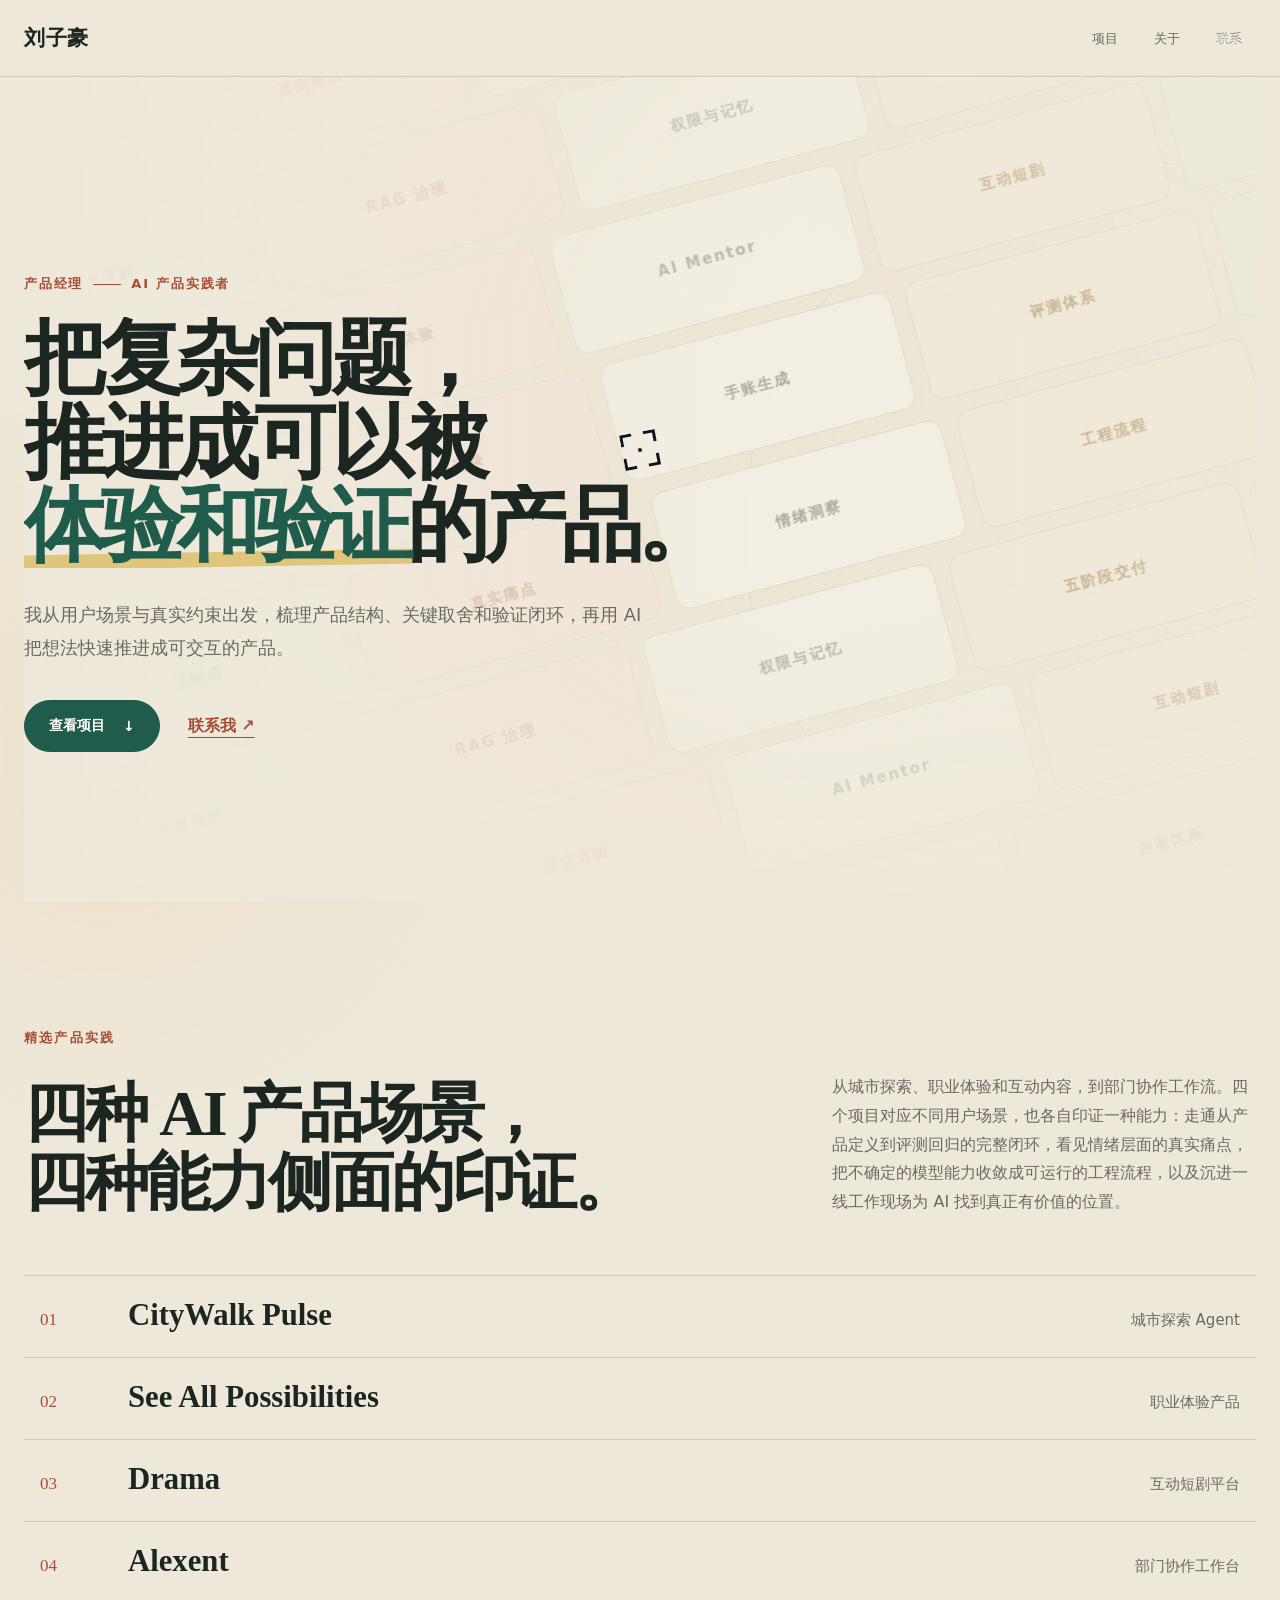
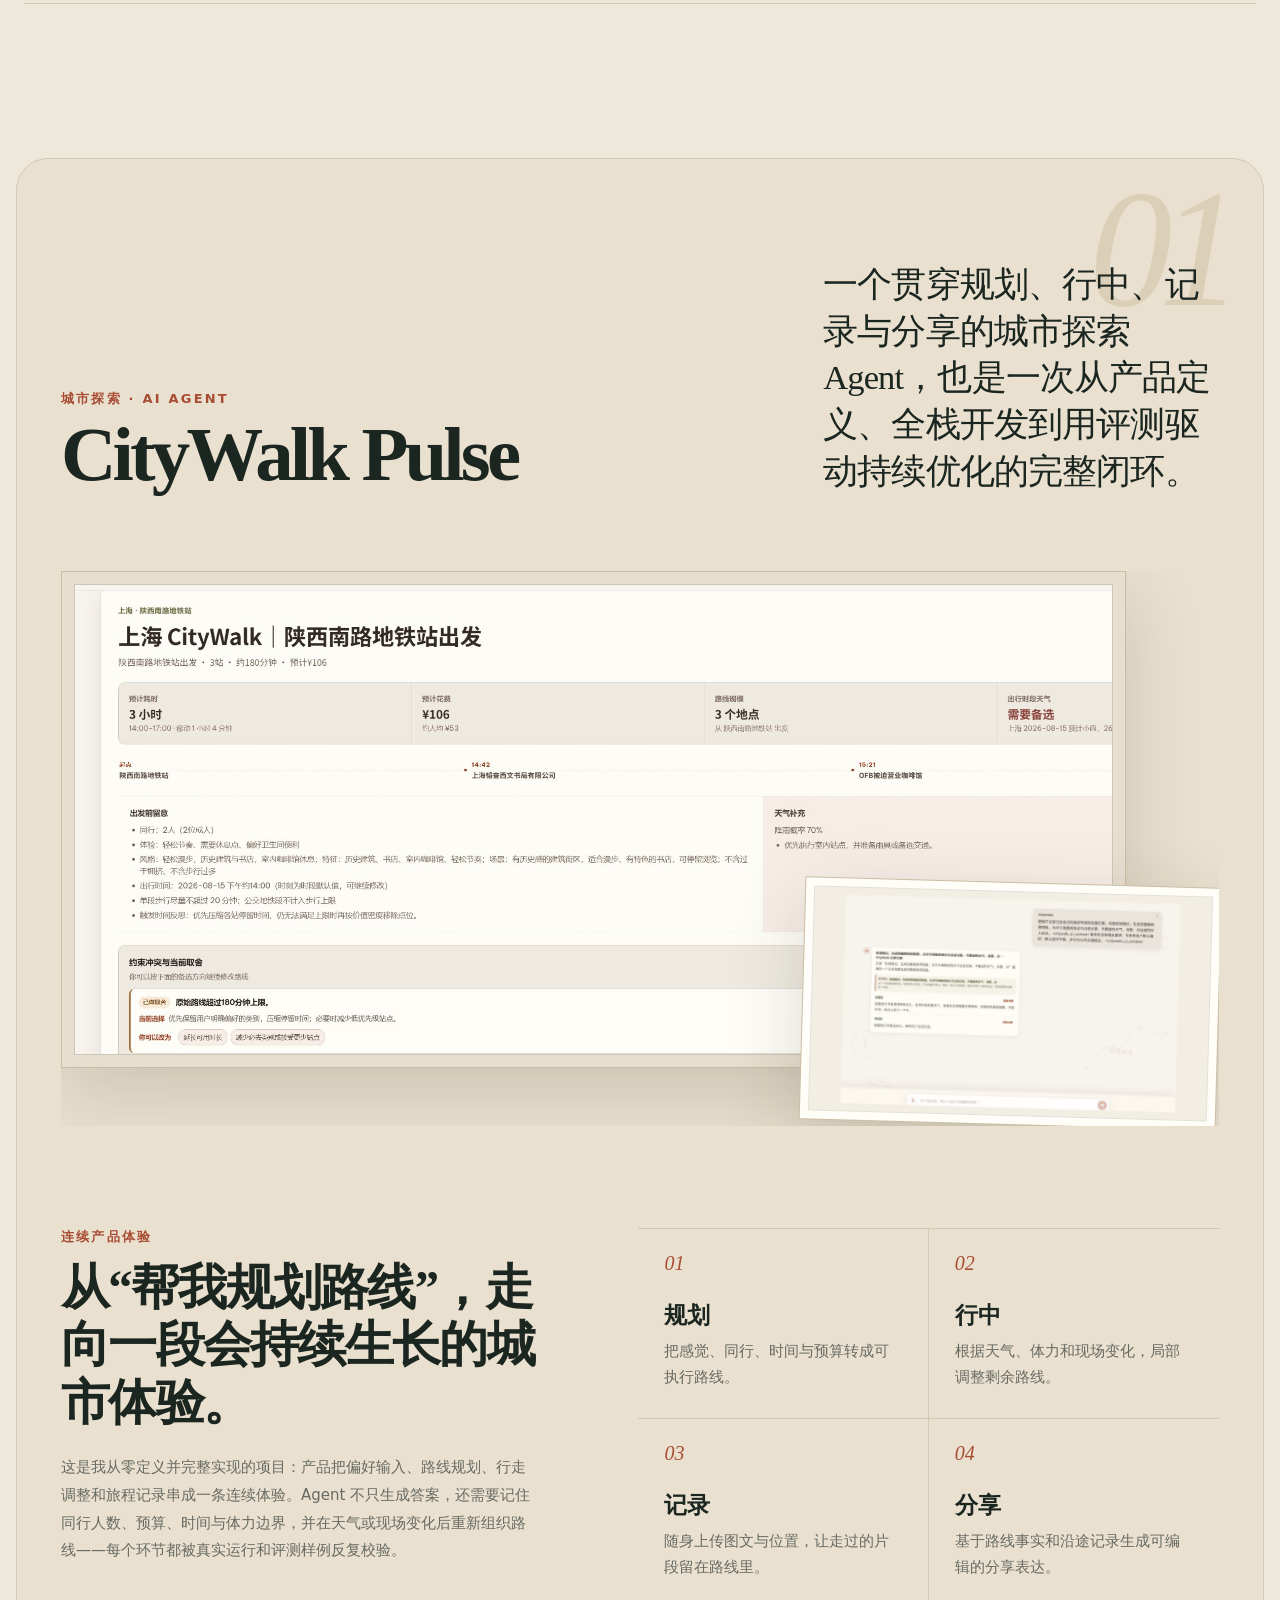
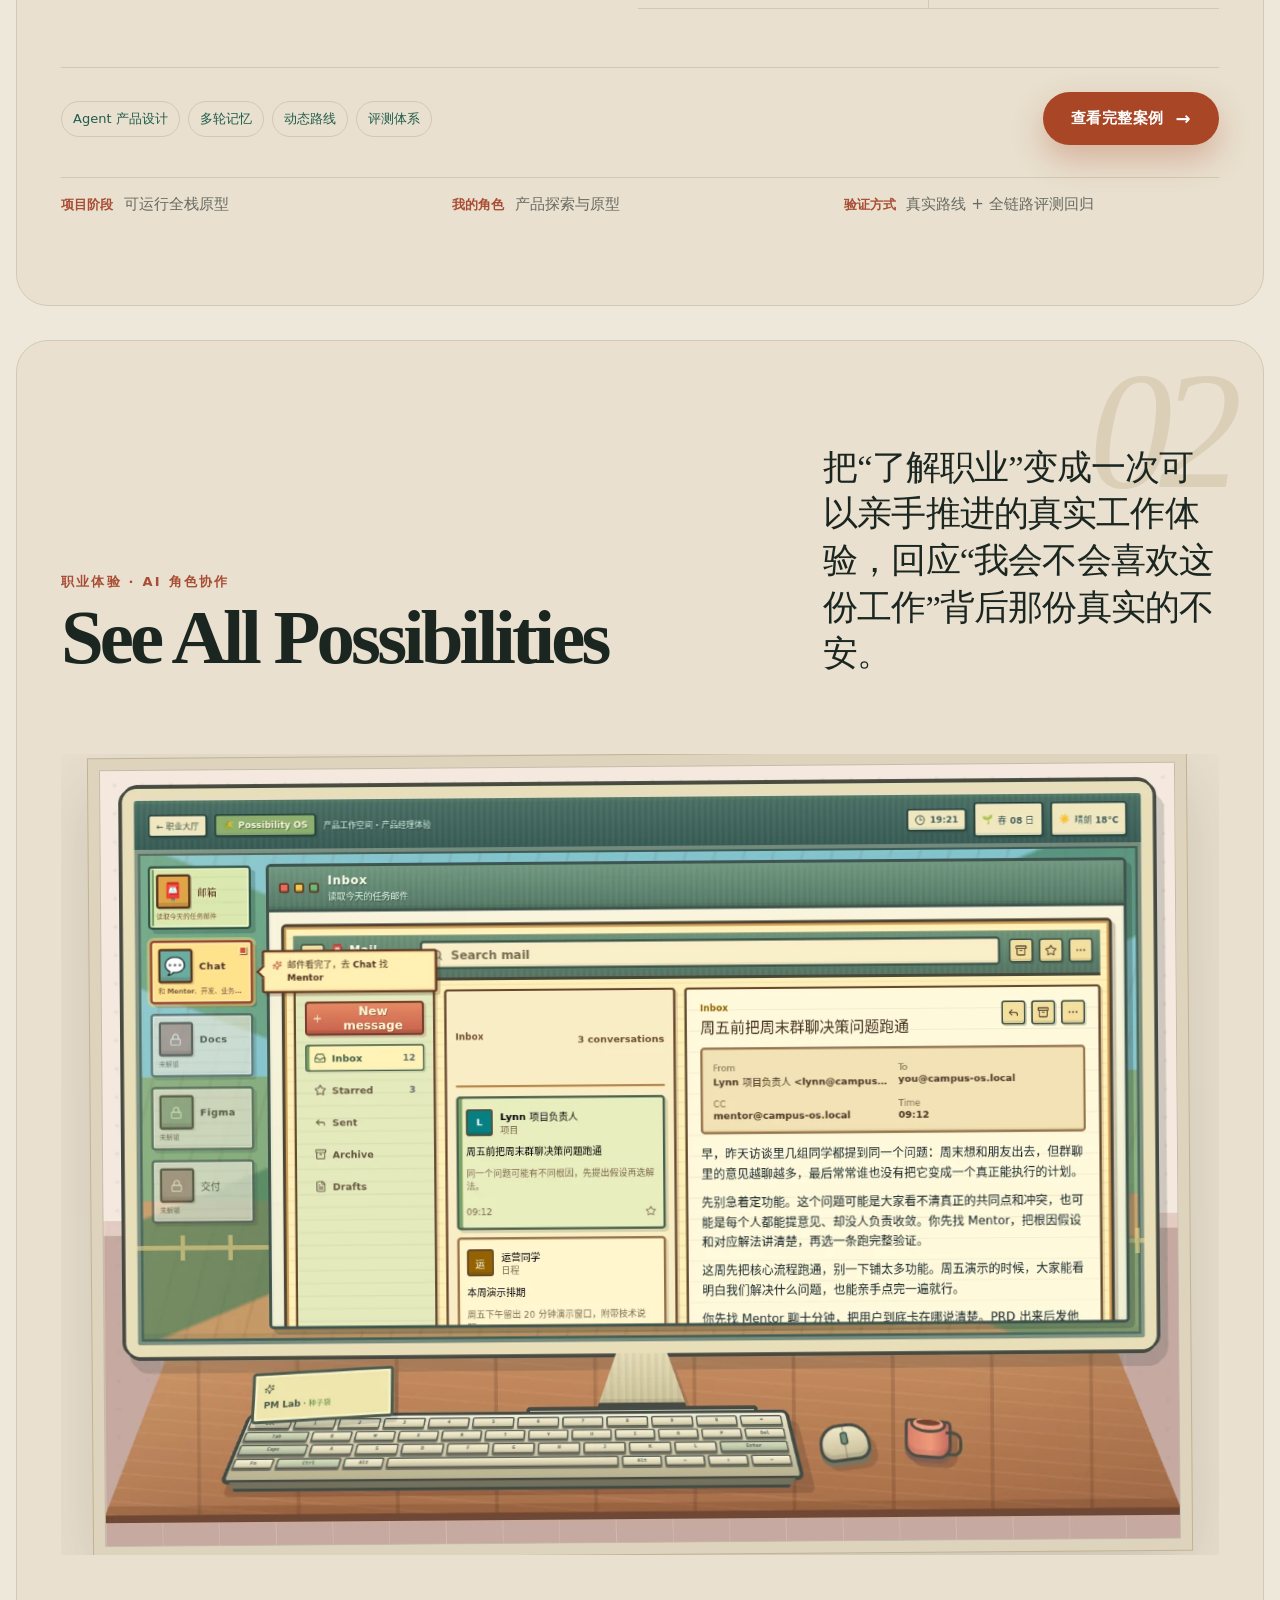
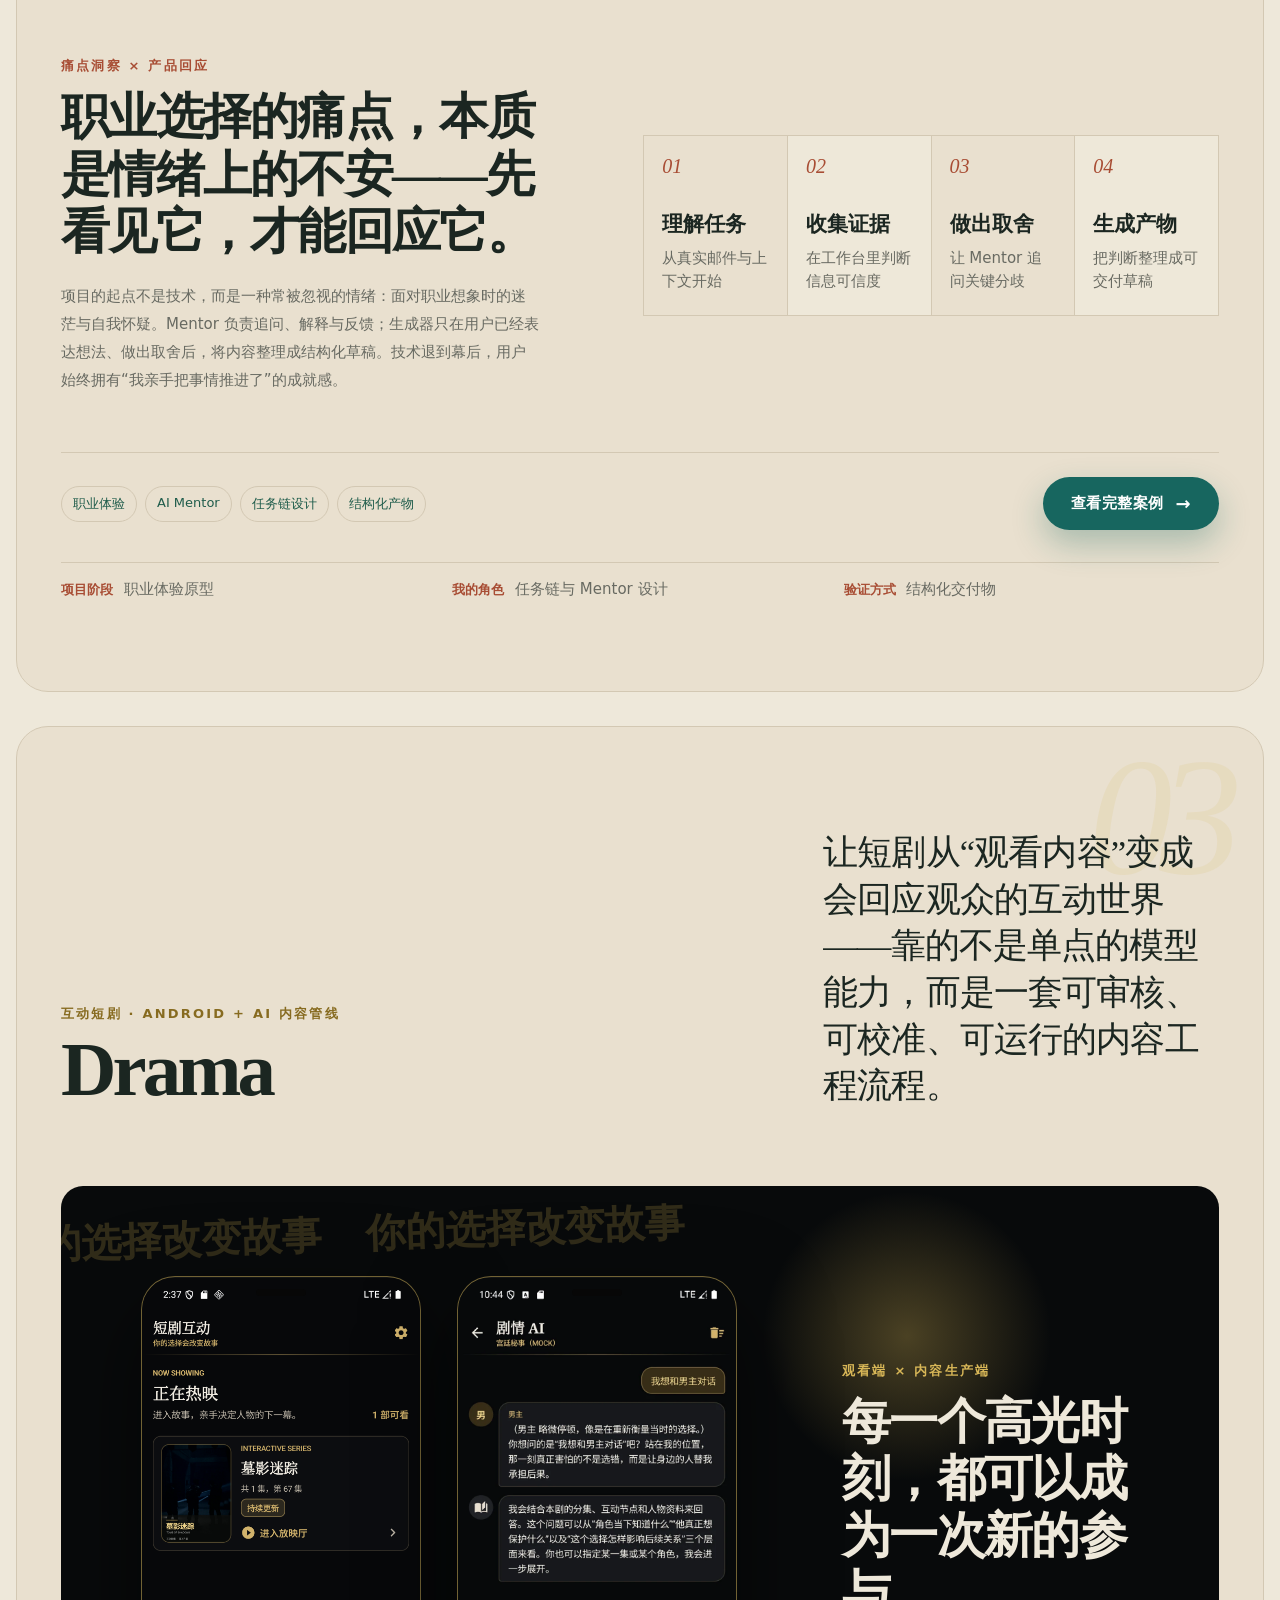
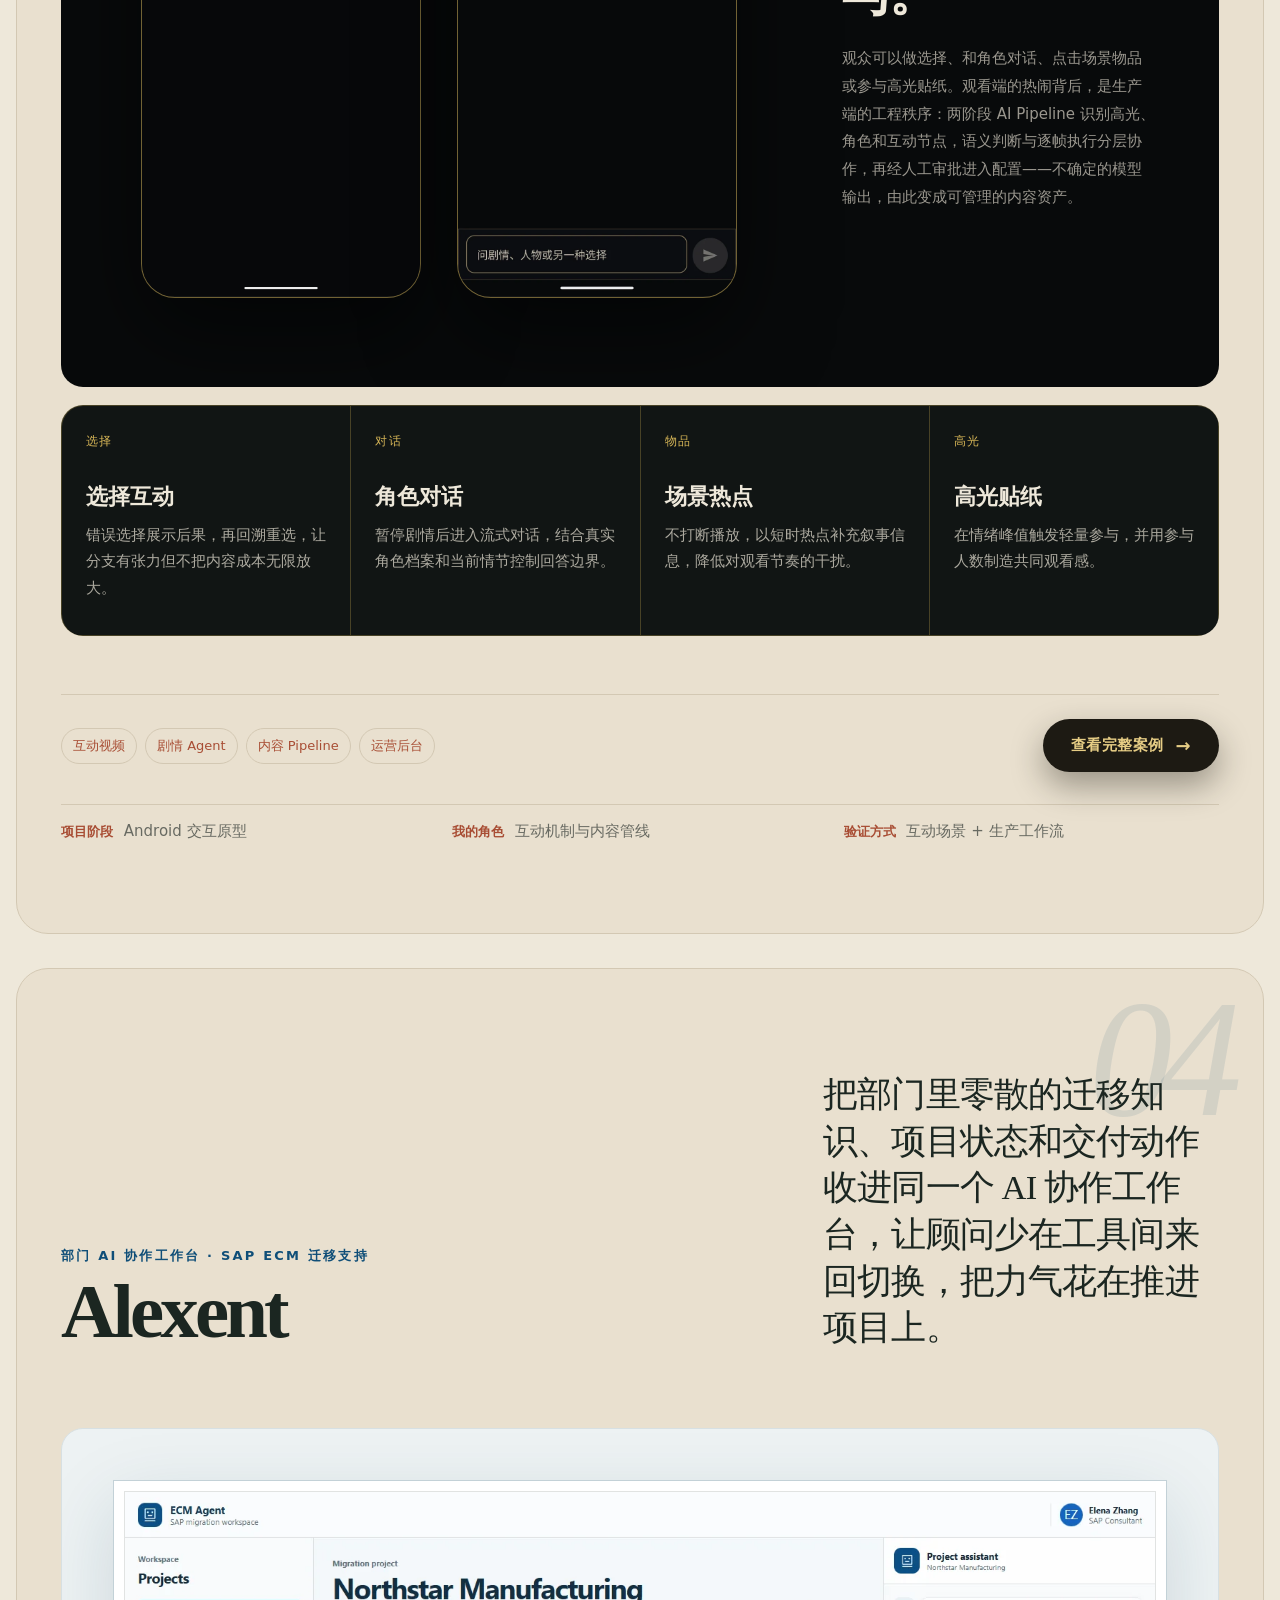
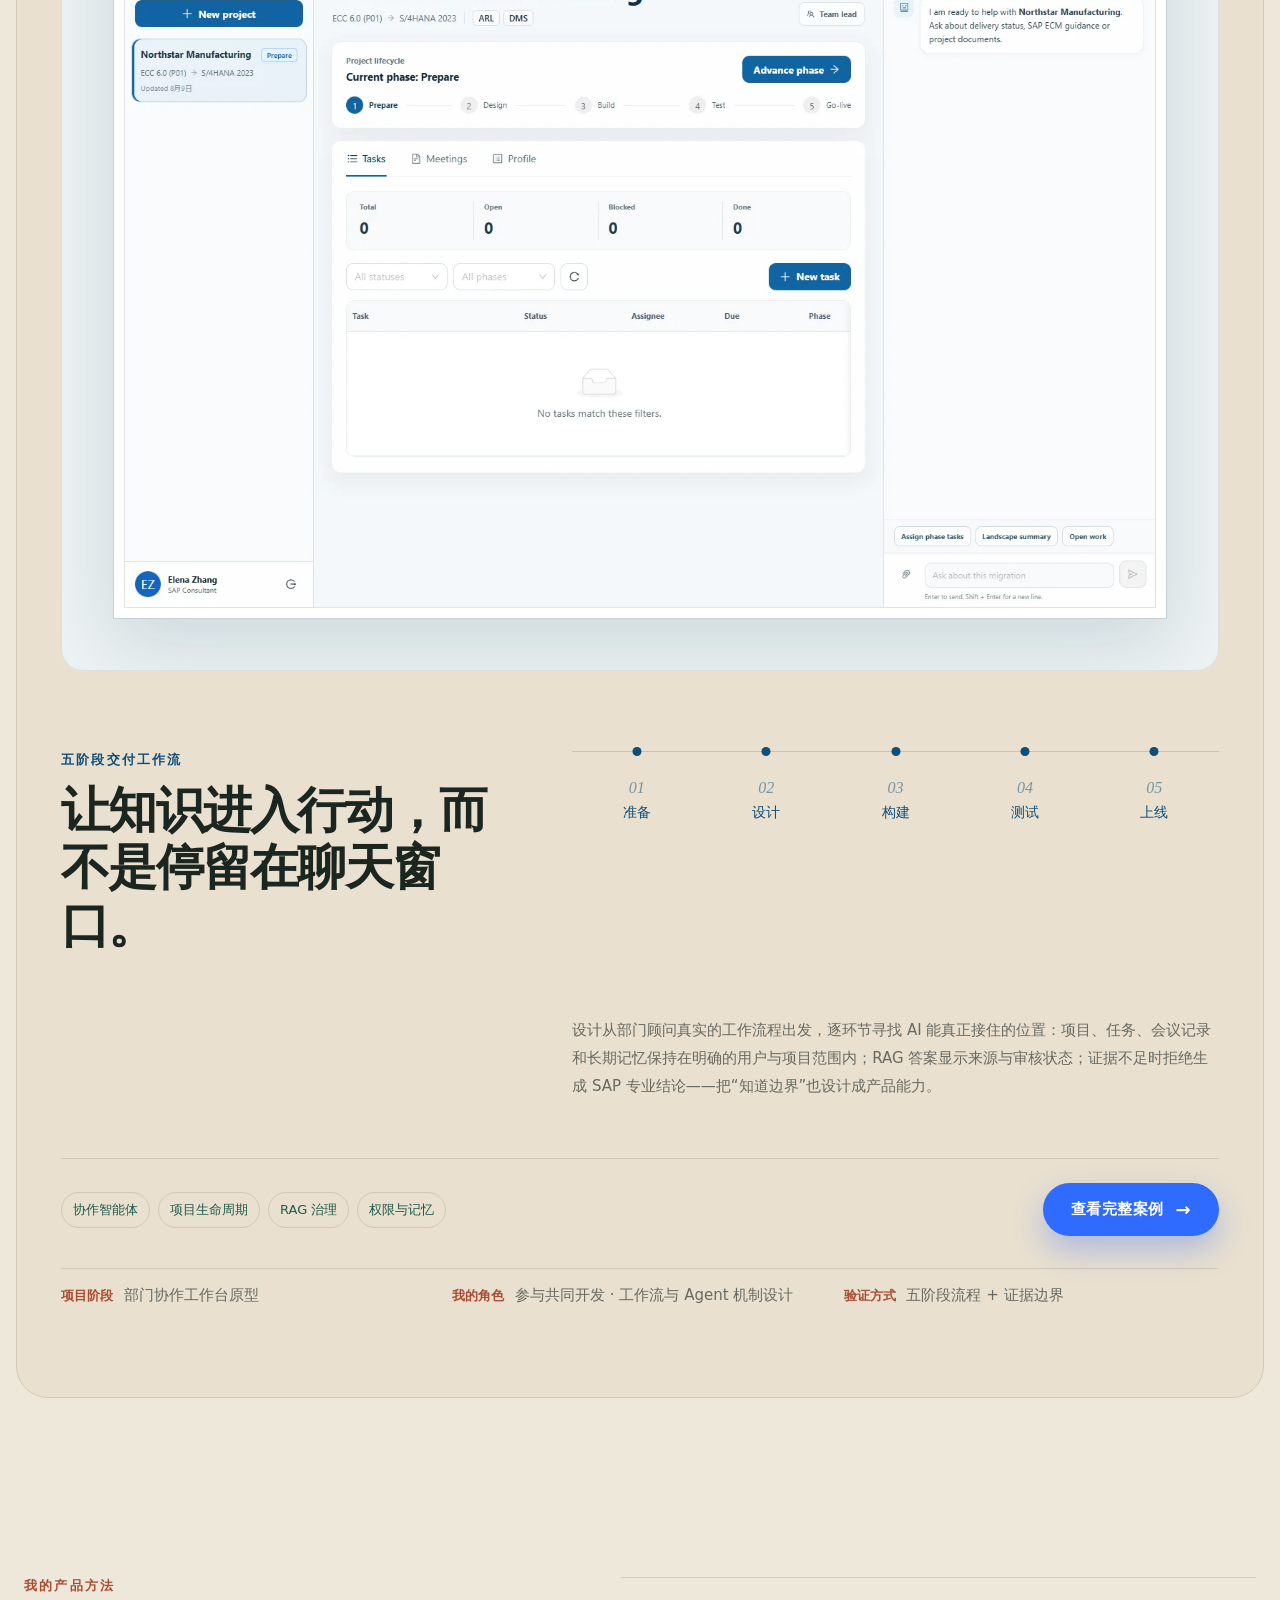
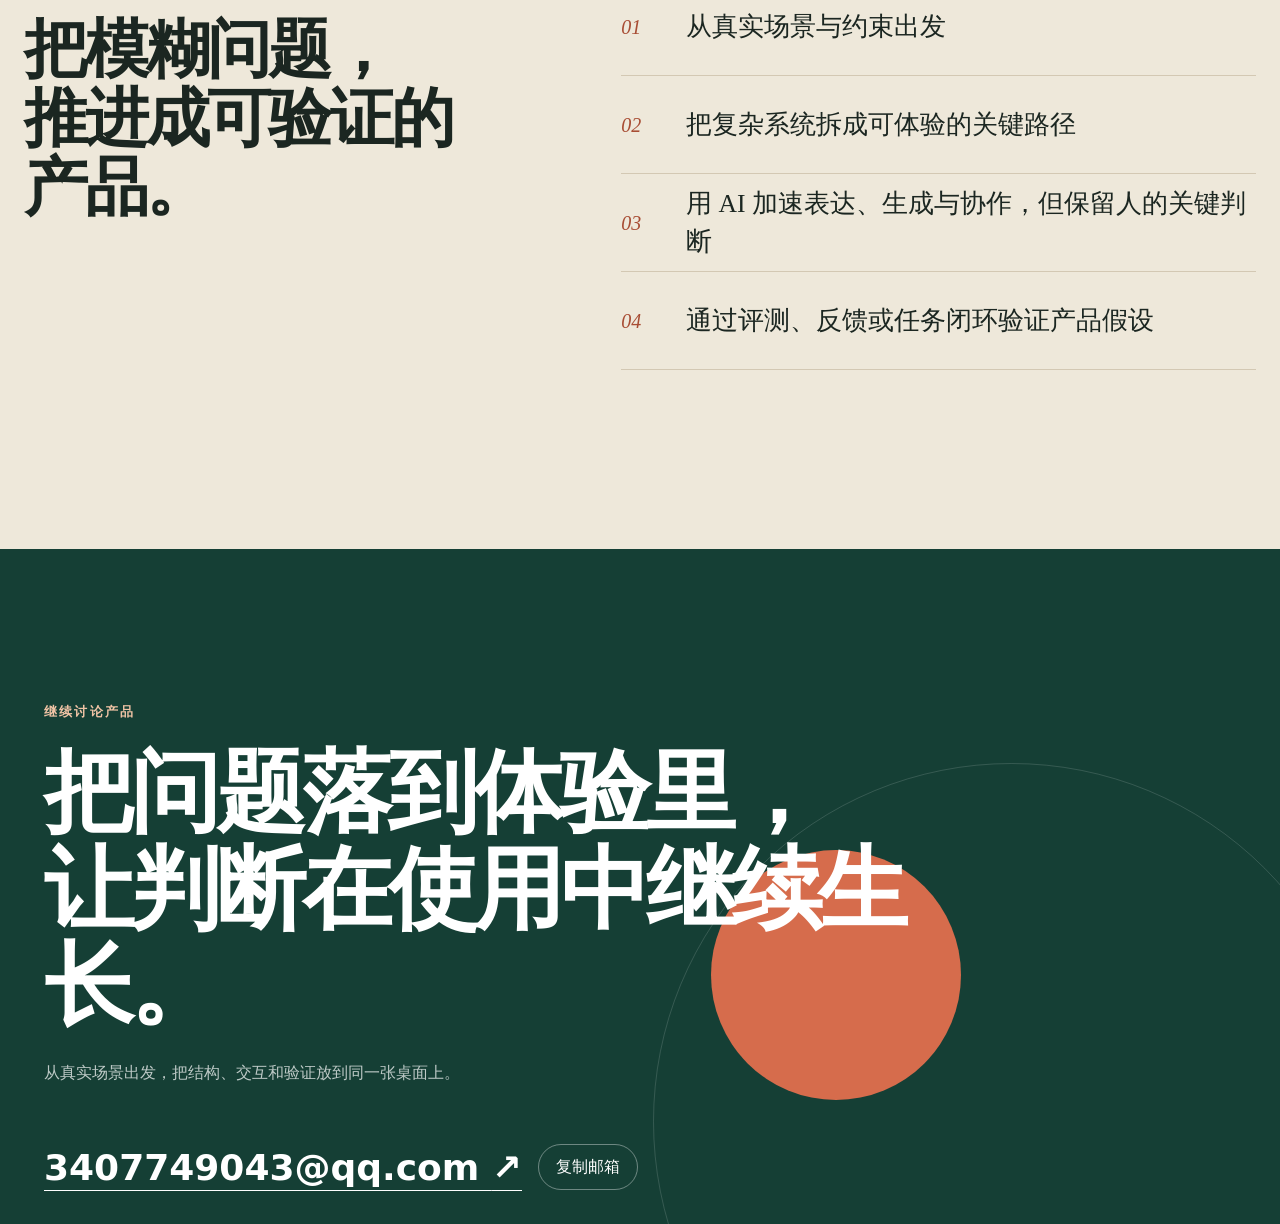
==== commit 0c3b03fc: "Widen project header title column on homepage" ====
--- a/index.html
+++ b/index.html
@@ -6,7 +6,7 @@
   <meta name="description" content="刘子豪的产品经理作品集：AI 产品实践、真实产品界面与验证闭环。">
   <meta name="theme-color" content="#eee8da">
   <title>刘子豪｜产品经理作品集</title>
-  <link rel="stylesheet" href="styles.css?v=20260816-2">
+  <link rel="stylesheet" href="styles.css?v=20260818-1">
   <link rel="stylesheet" href="target-cursor.css">
   <link rel="stylesheet" href="gooey-nav.css">
   <script src="gsap.min.js" defer></script>
--- a/styles.css
+++ b/styles.css
@@ -461,7 +461,7 @@
   position: relative;
   z-index: 2;
   display: grid;
-  grid-template-columns: 1.1fr .9fr;
+  grid-template-columns: 1.25fr .75fr;
   gap: clamp(38px, 8vw, 120px);
   align-items: end;
   margin-bottom: clamp(44px, 6vw, 82px);
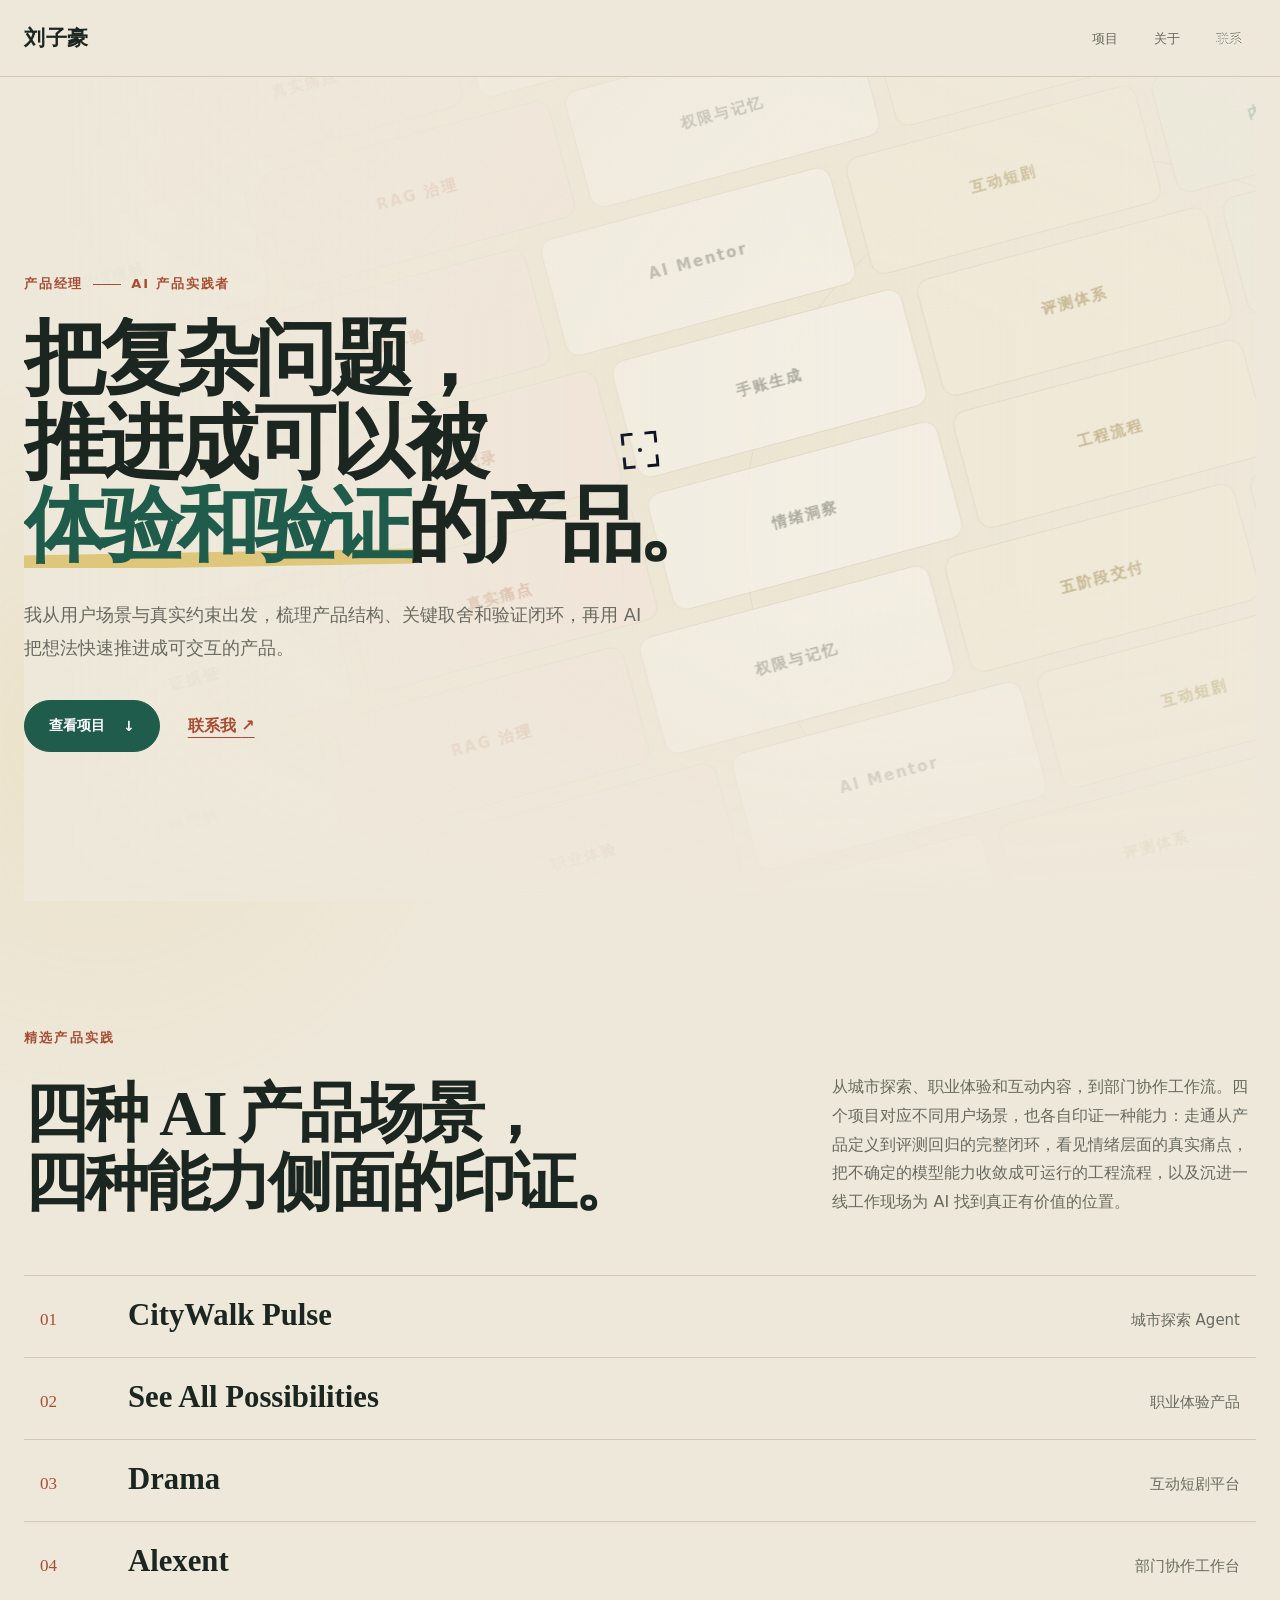
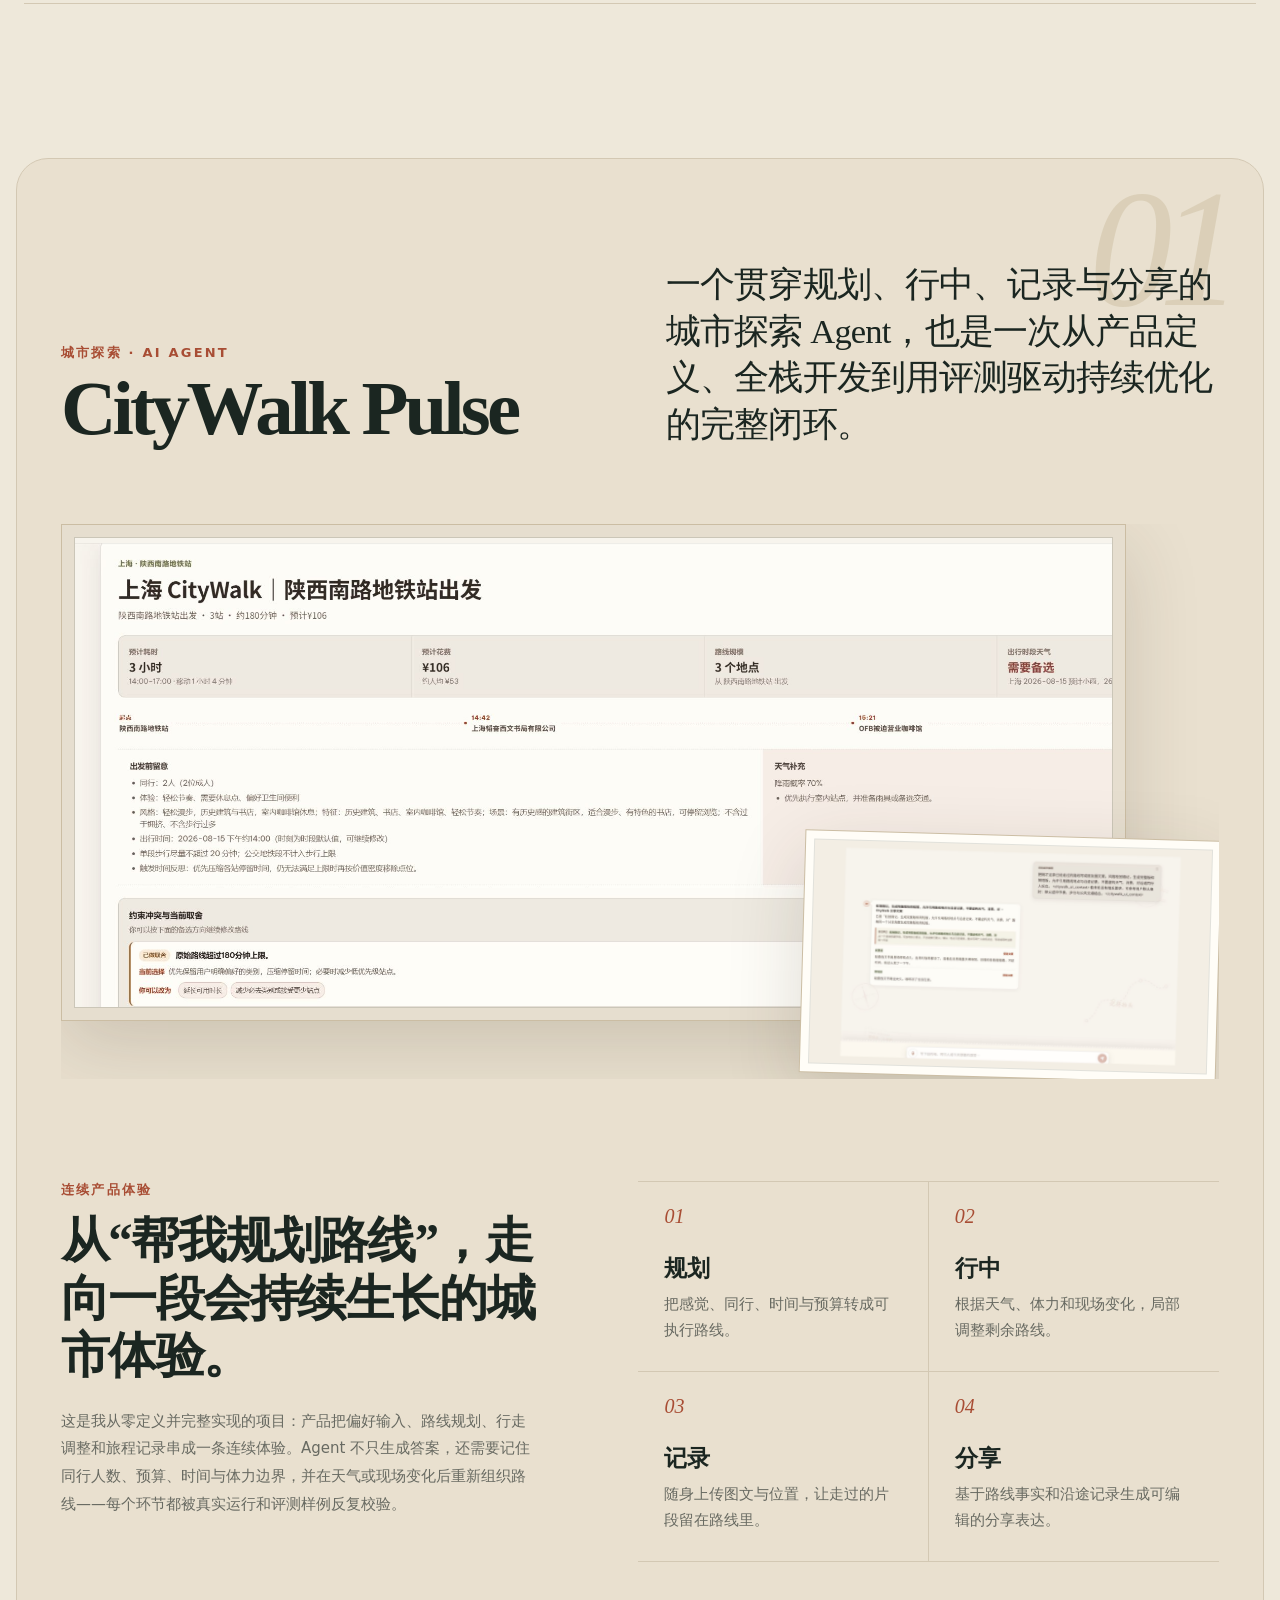
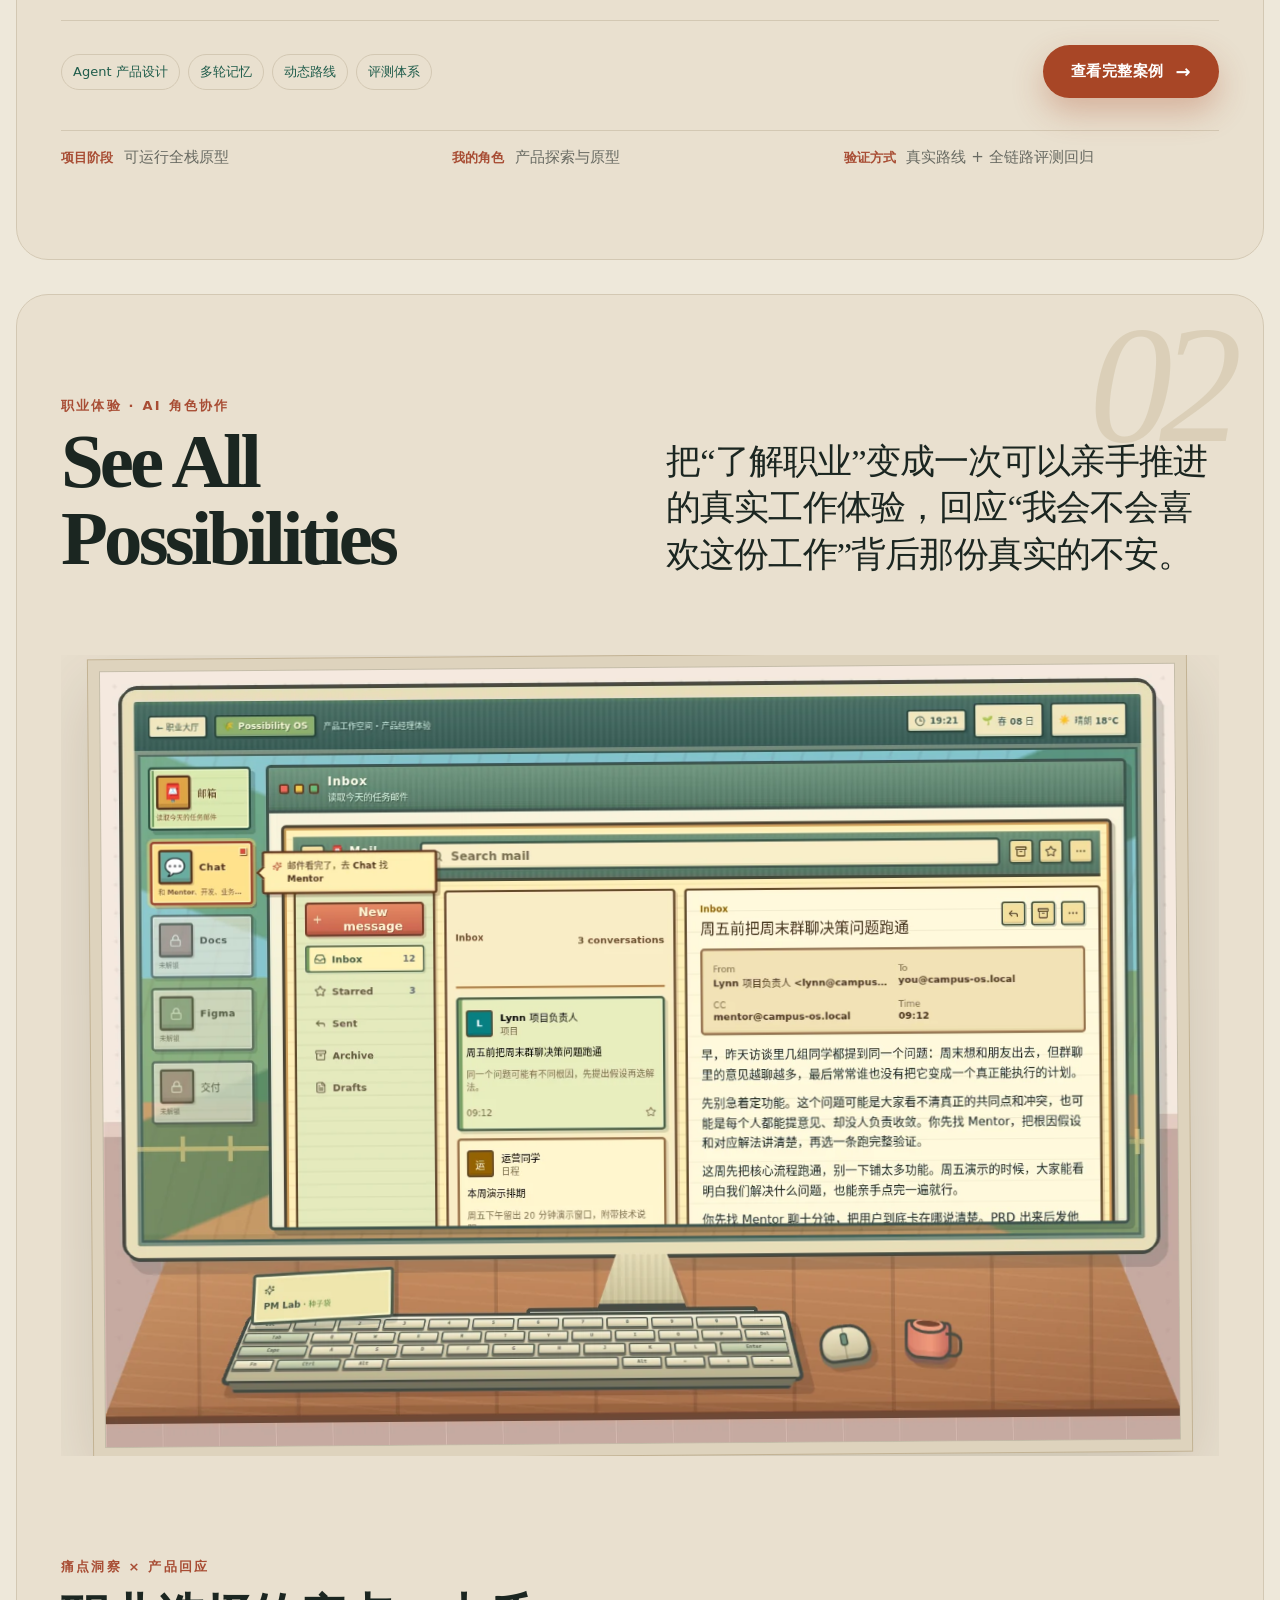
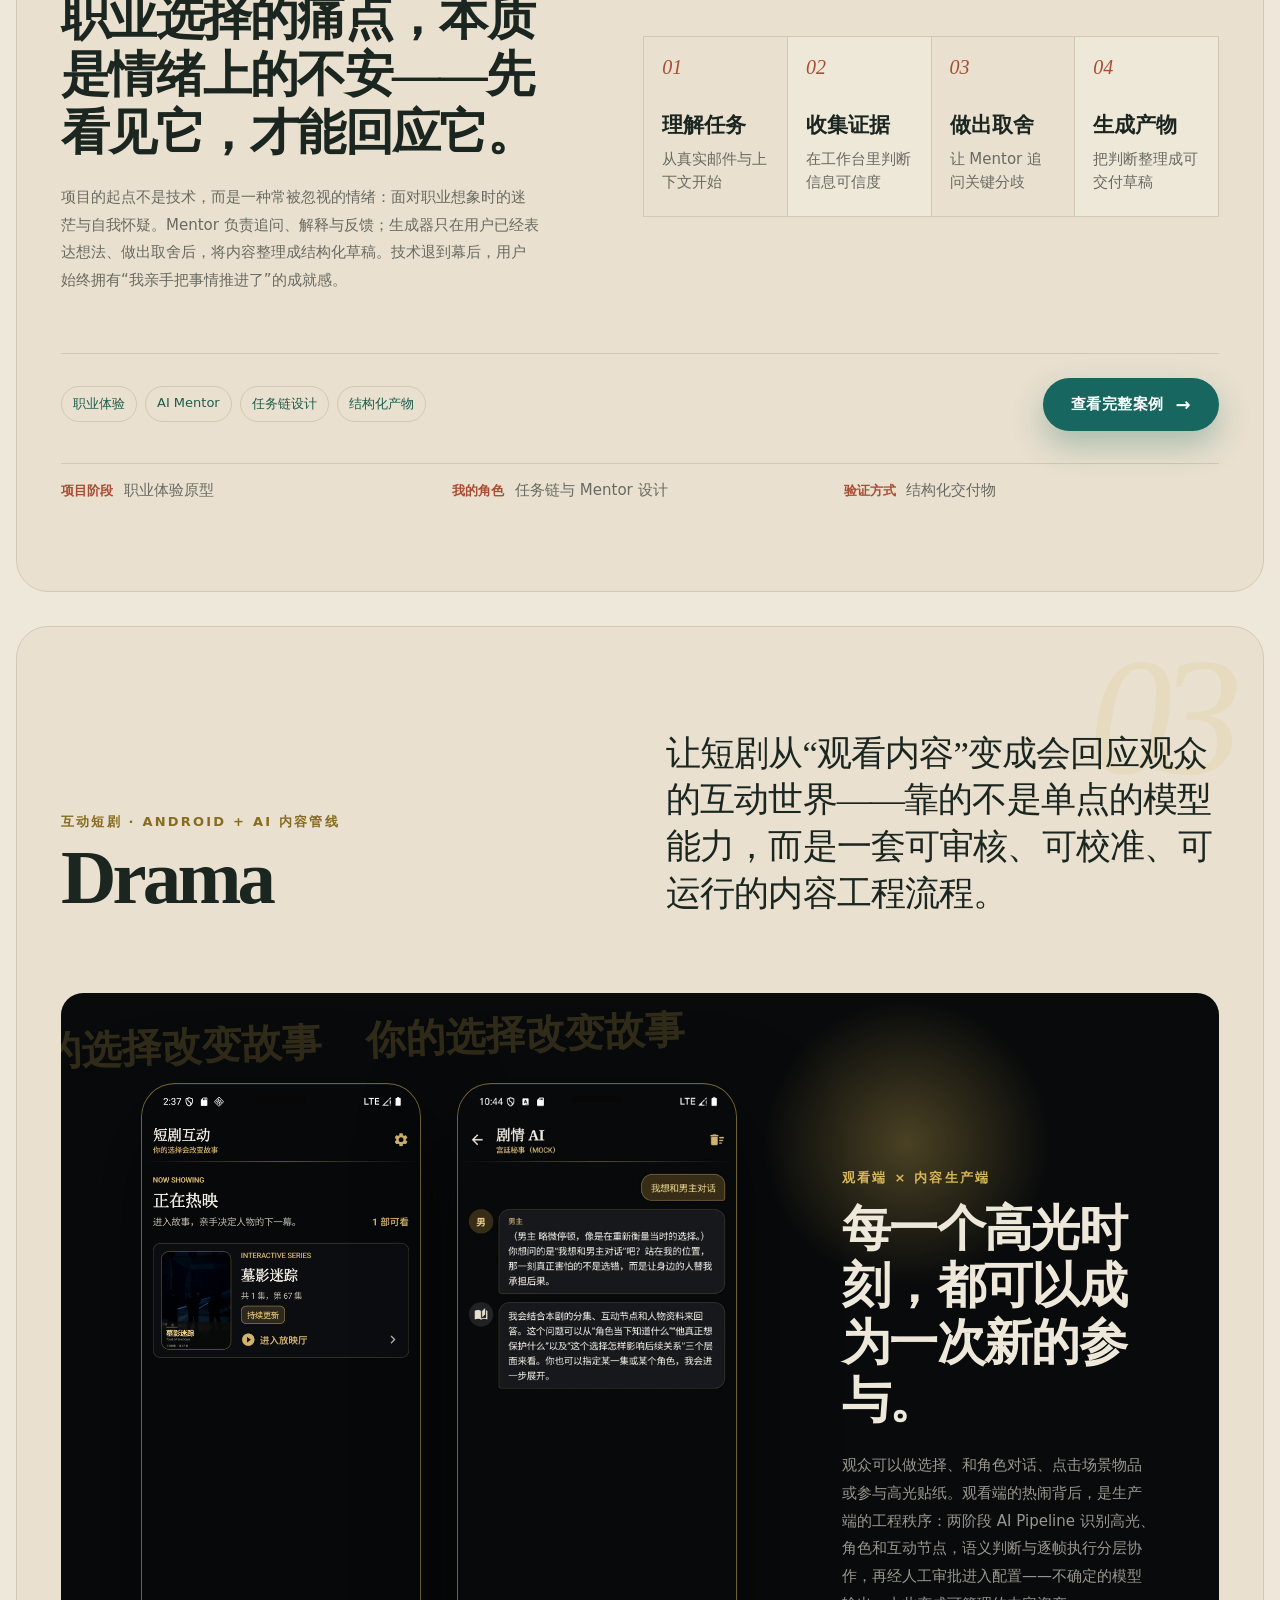
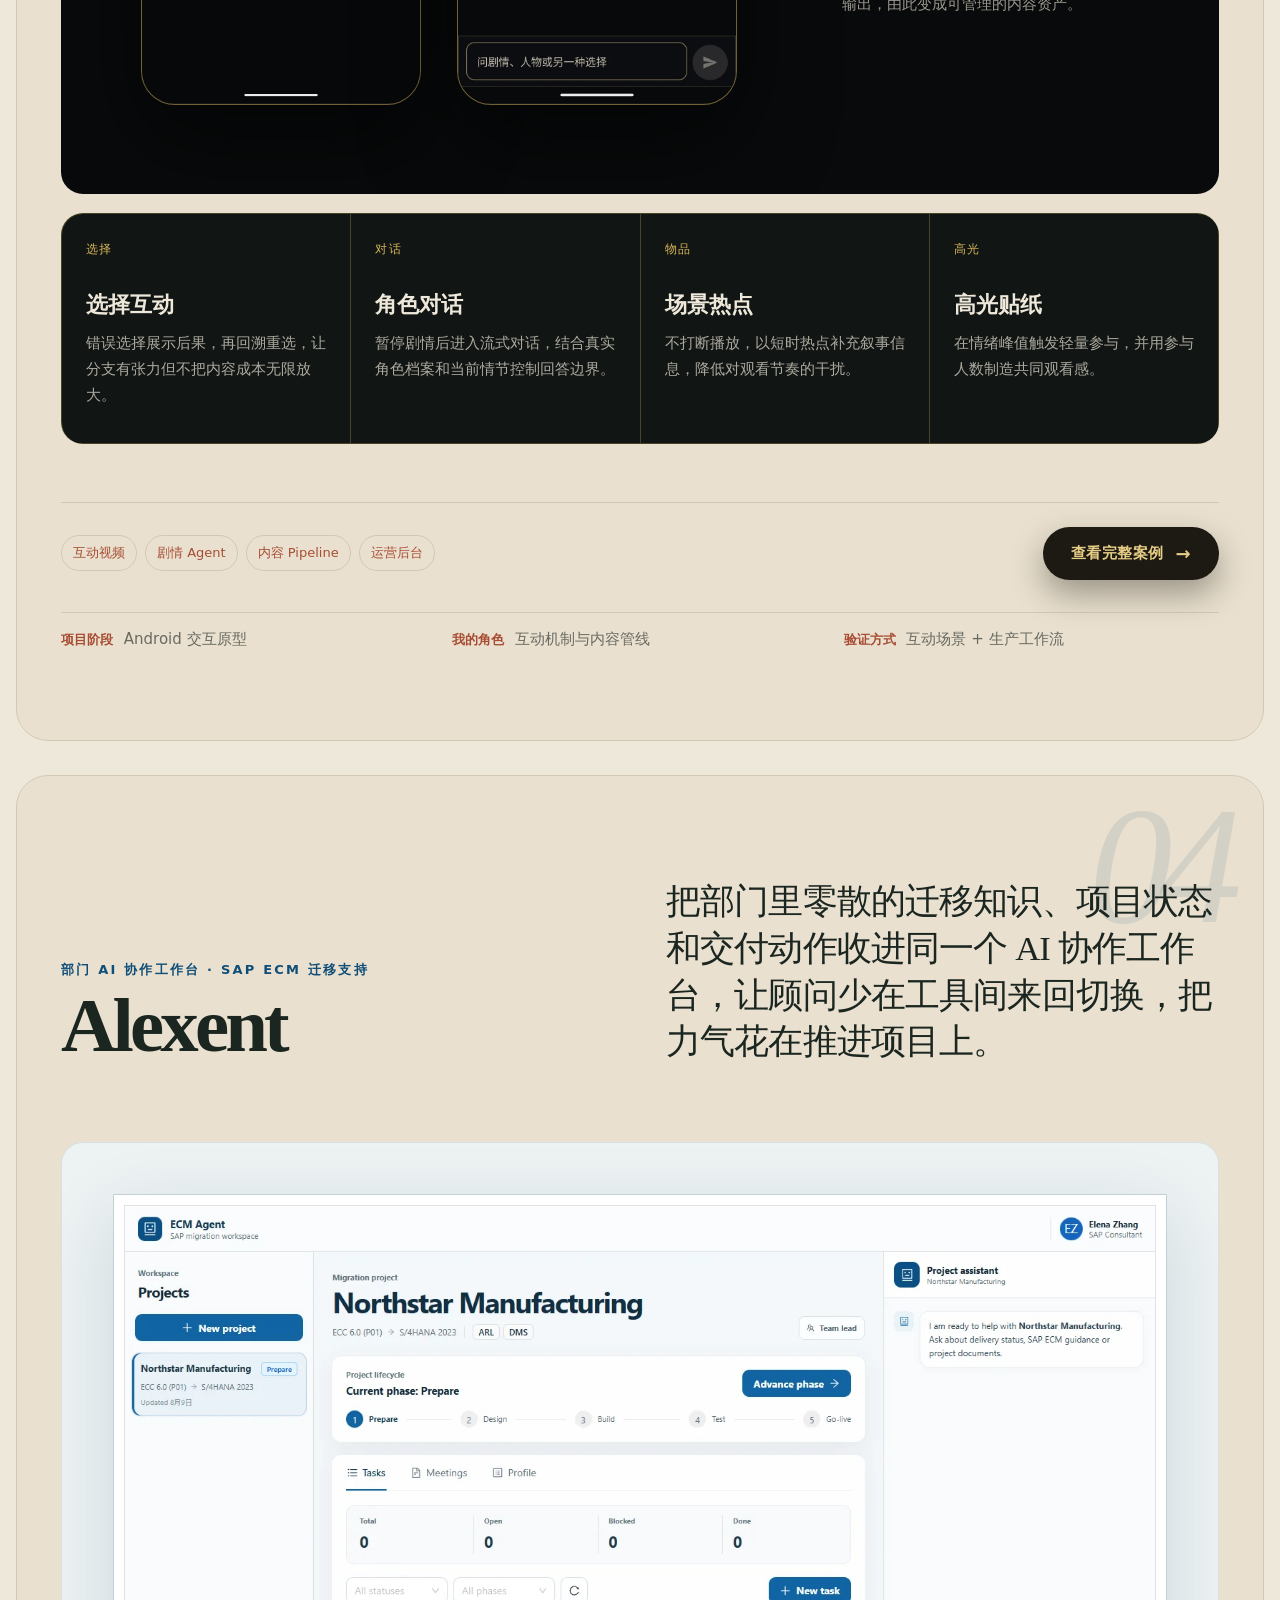
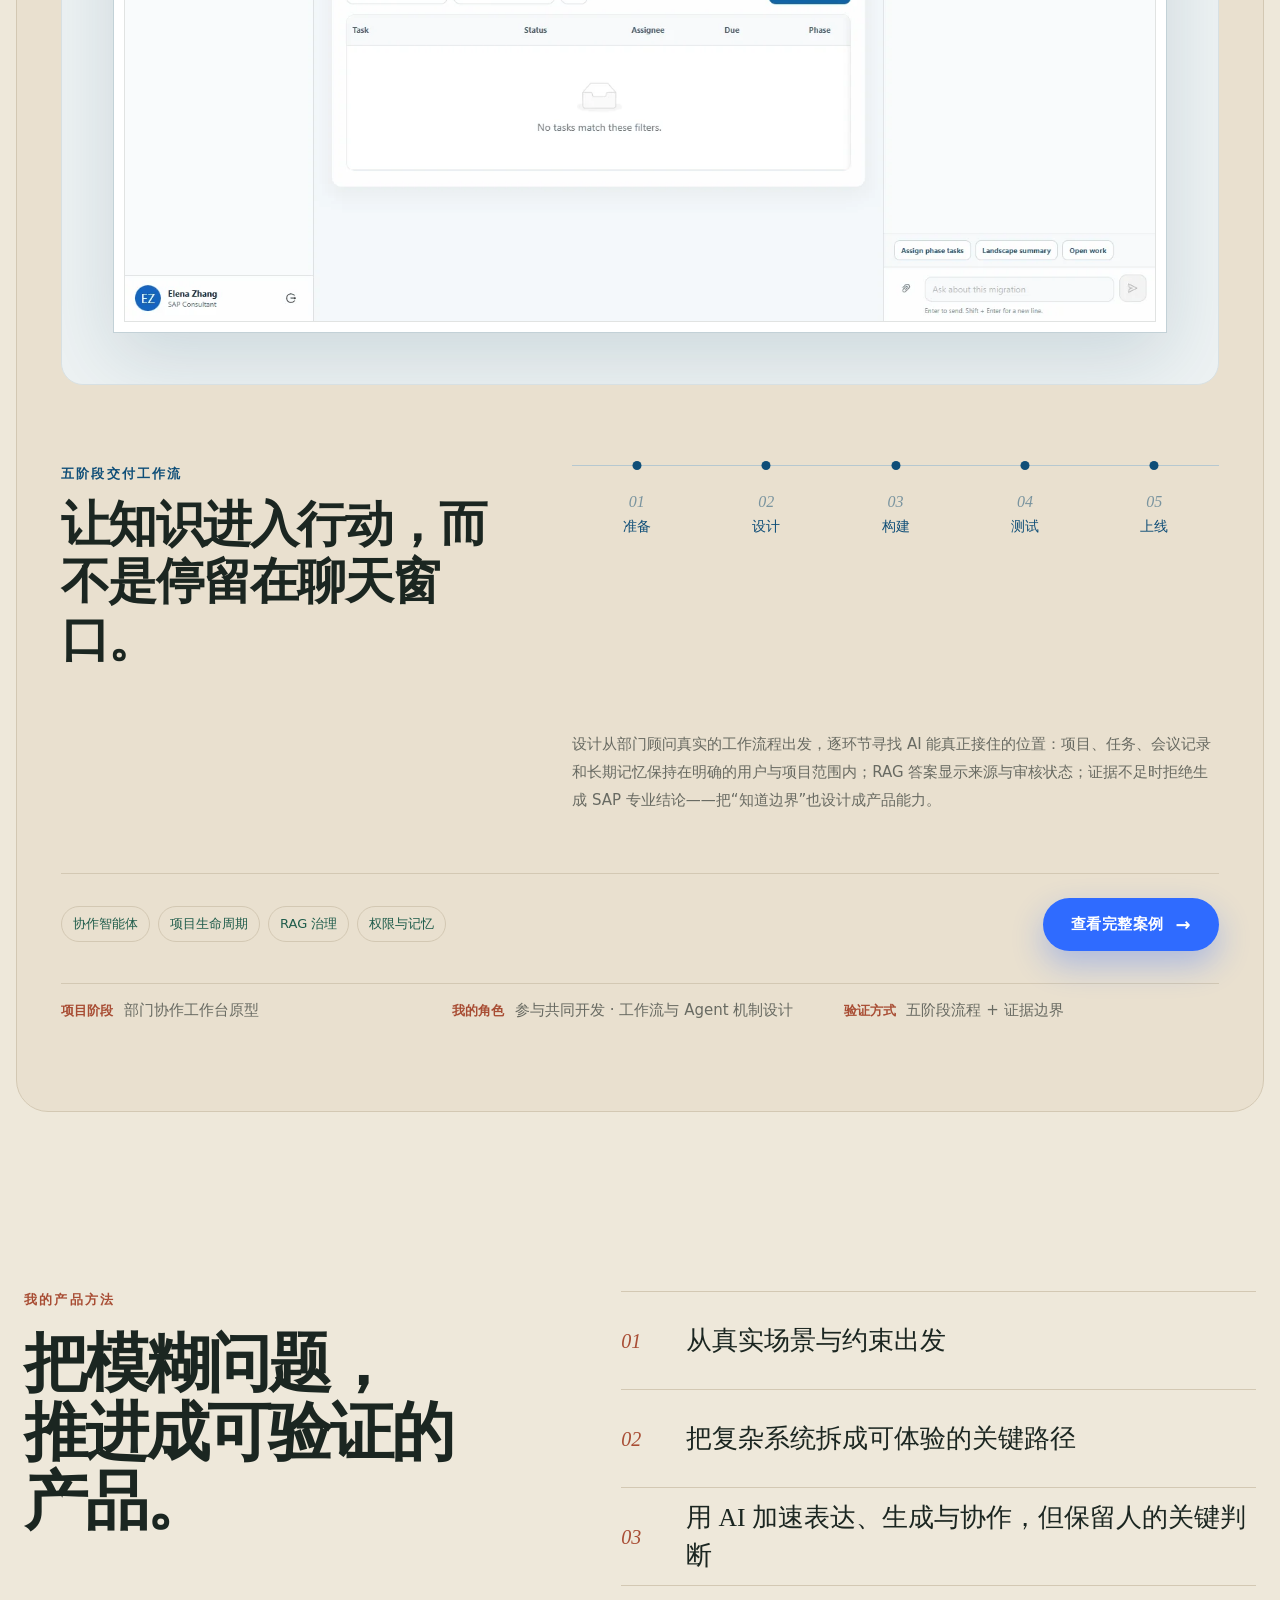
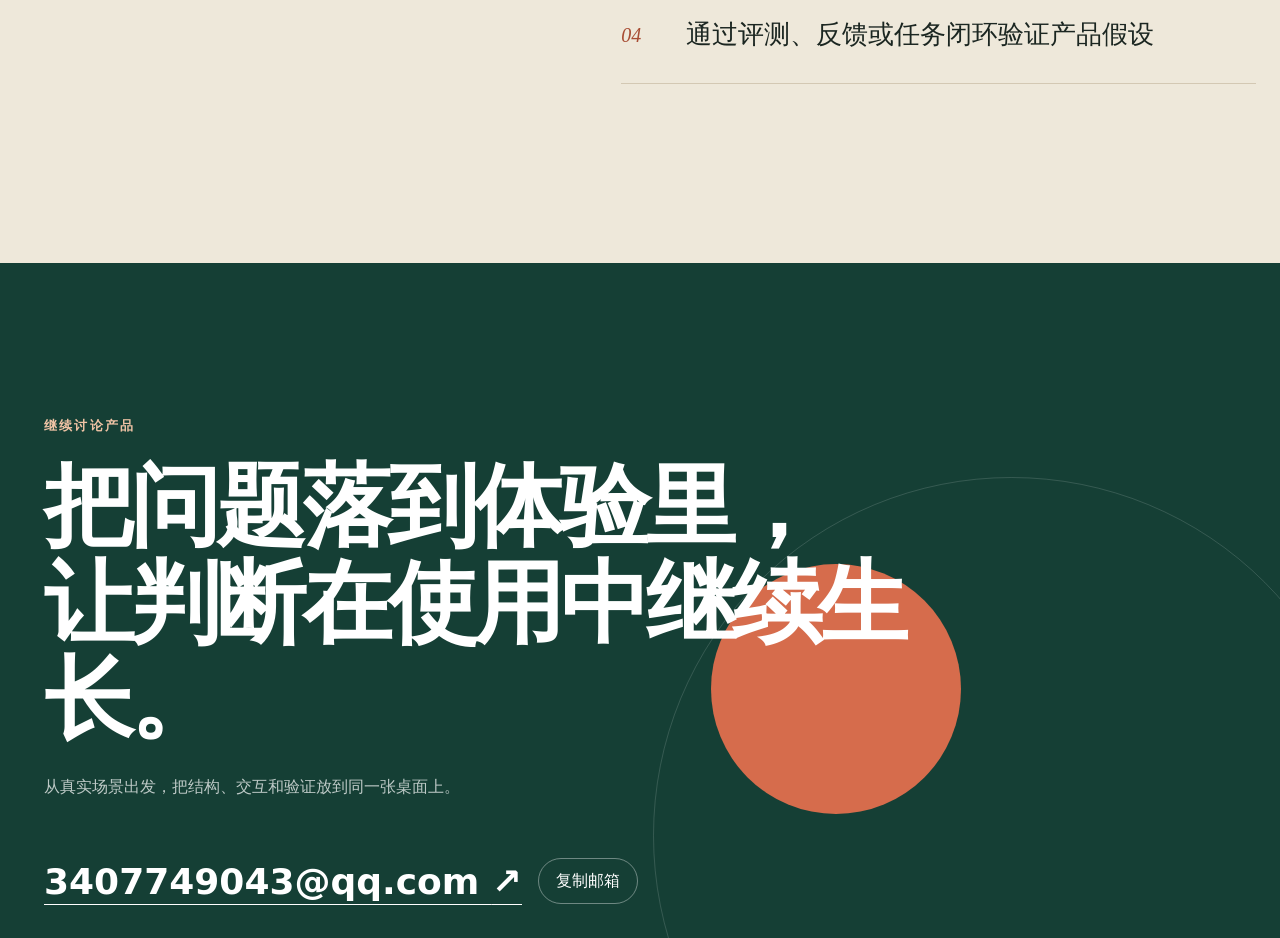
==== commit 96ab1ffb: "Widen project lede column on homepage" ====
--- a/index.html
+++ b/index.html
@@ -6,7 +6,7 @@
   <meta name="description" content="刘子豪的产品经理作品集：AI 产品实践、真实产品界面与验证闭环。">
   <meta name="theme-color" content="#eee8da">
   <title>刘子豪｜产品经理作品集</title>
-  <link rel="stylesheet" href="styles.css?v=20260818-1">
+  <link rel="stylesheet" href="styles.css?v=20260818-2">
   <link rel="stylesheet" href="target-cursor.css">
   <link rel="stylesheet" href="gooey-nav.css">
   <script src="gsap.min.js" defer></script>
--- a/styles.css
+++ b/styles.css
@@ -461,7 +461,7 @@
   position: relative;
   z-index: 2;
   display: grid;
-  grid-template-columns: 1.25fr .75fr;
+  grid-template-columns: 1fr 1.1fr;
   gap: clamp(38px, 8vw, 120px);
   align-items: end;
   margin-bottom: clamp(44px, 6vw, 82px);
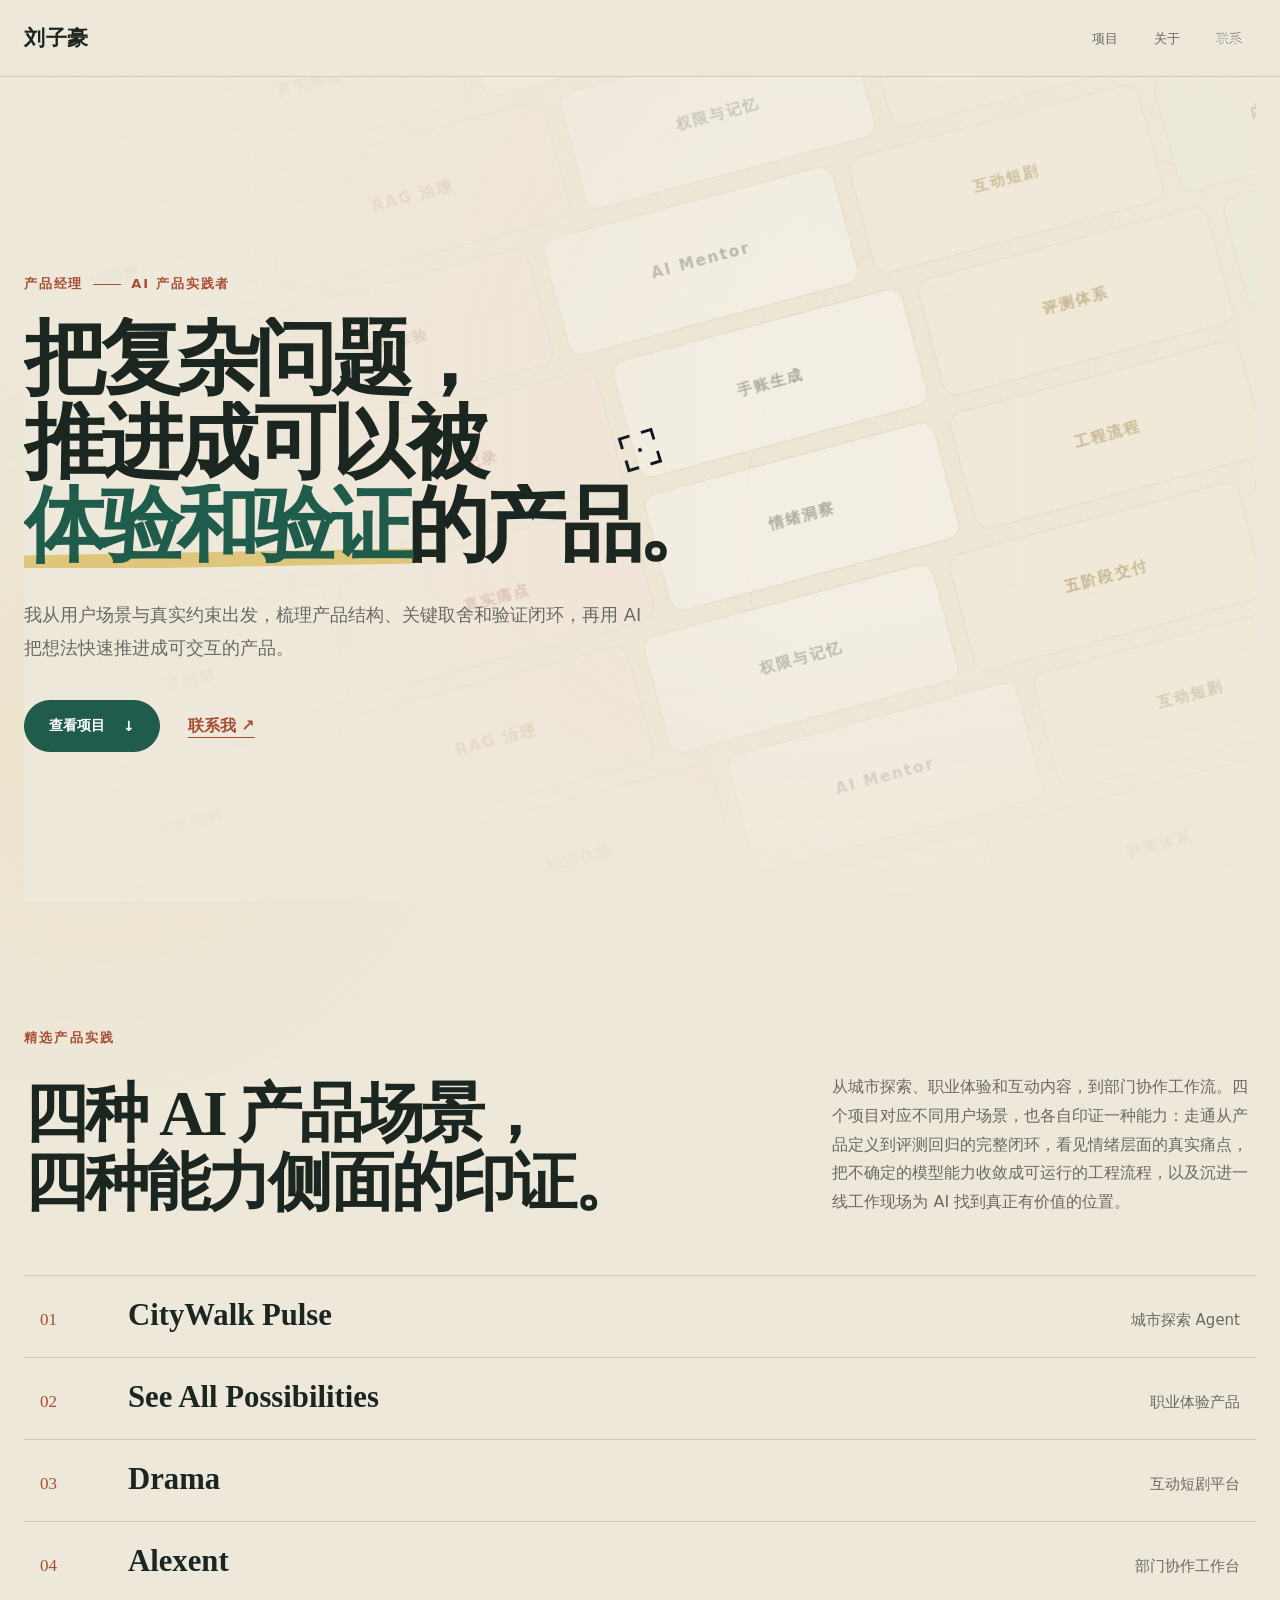
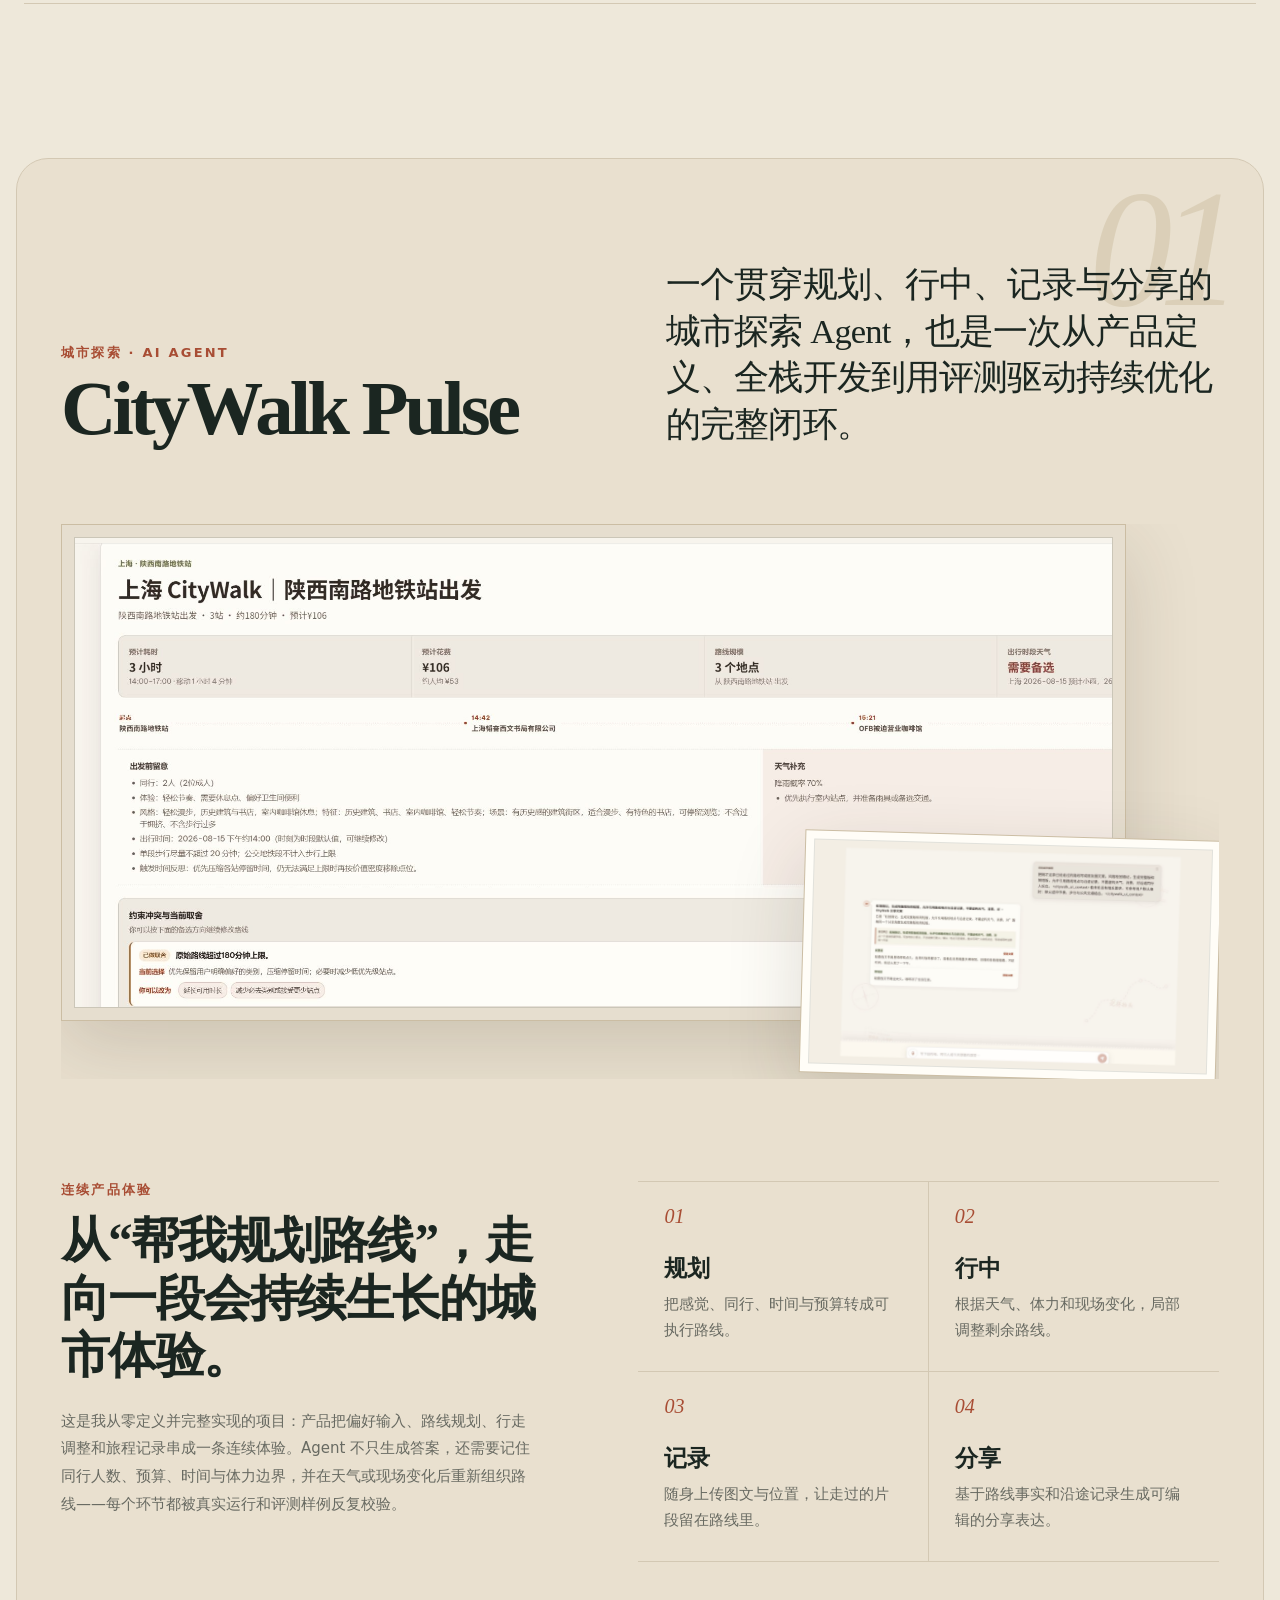
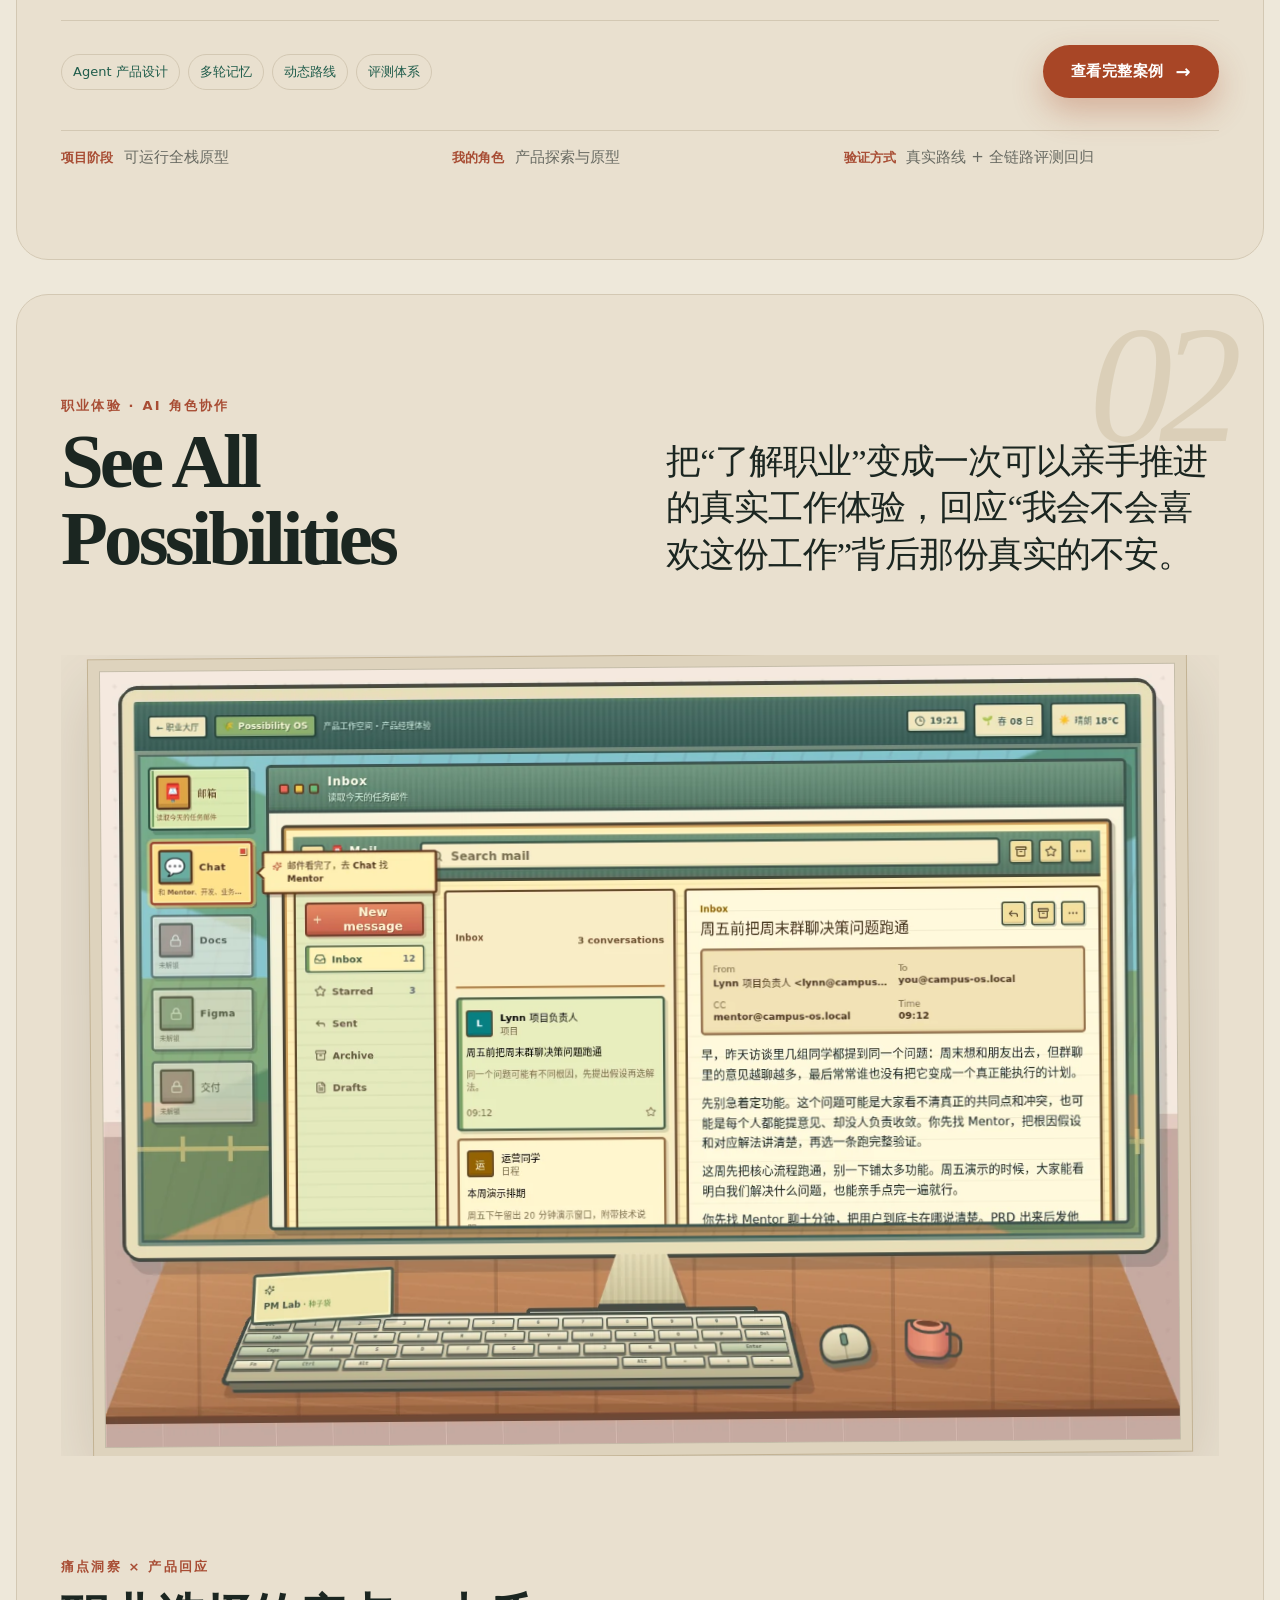
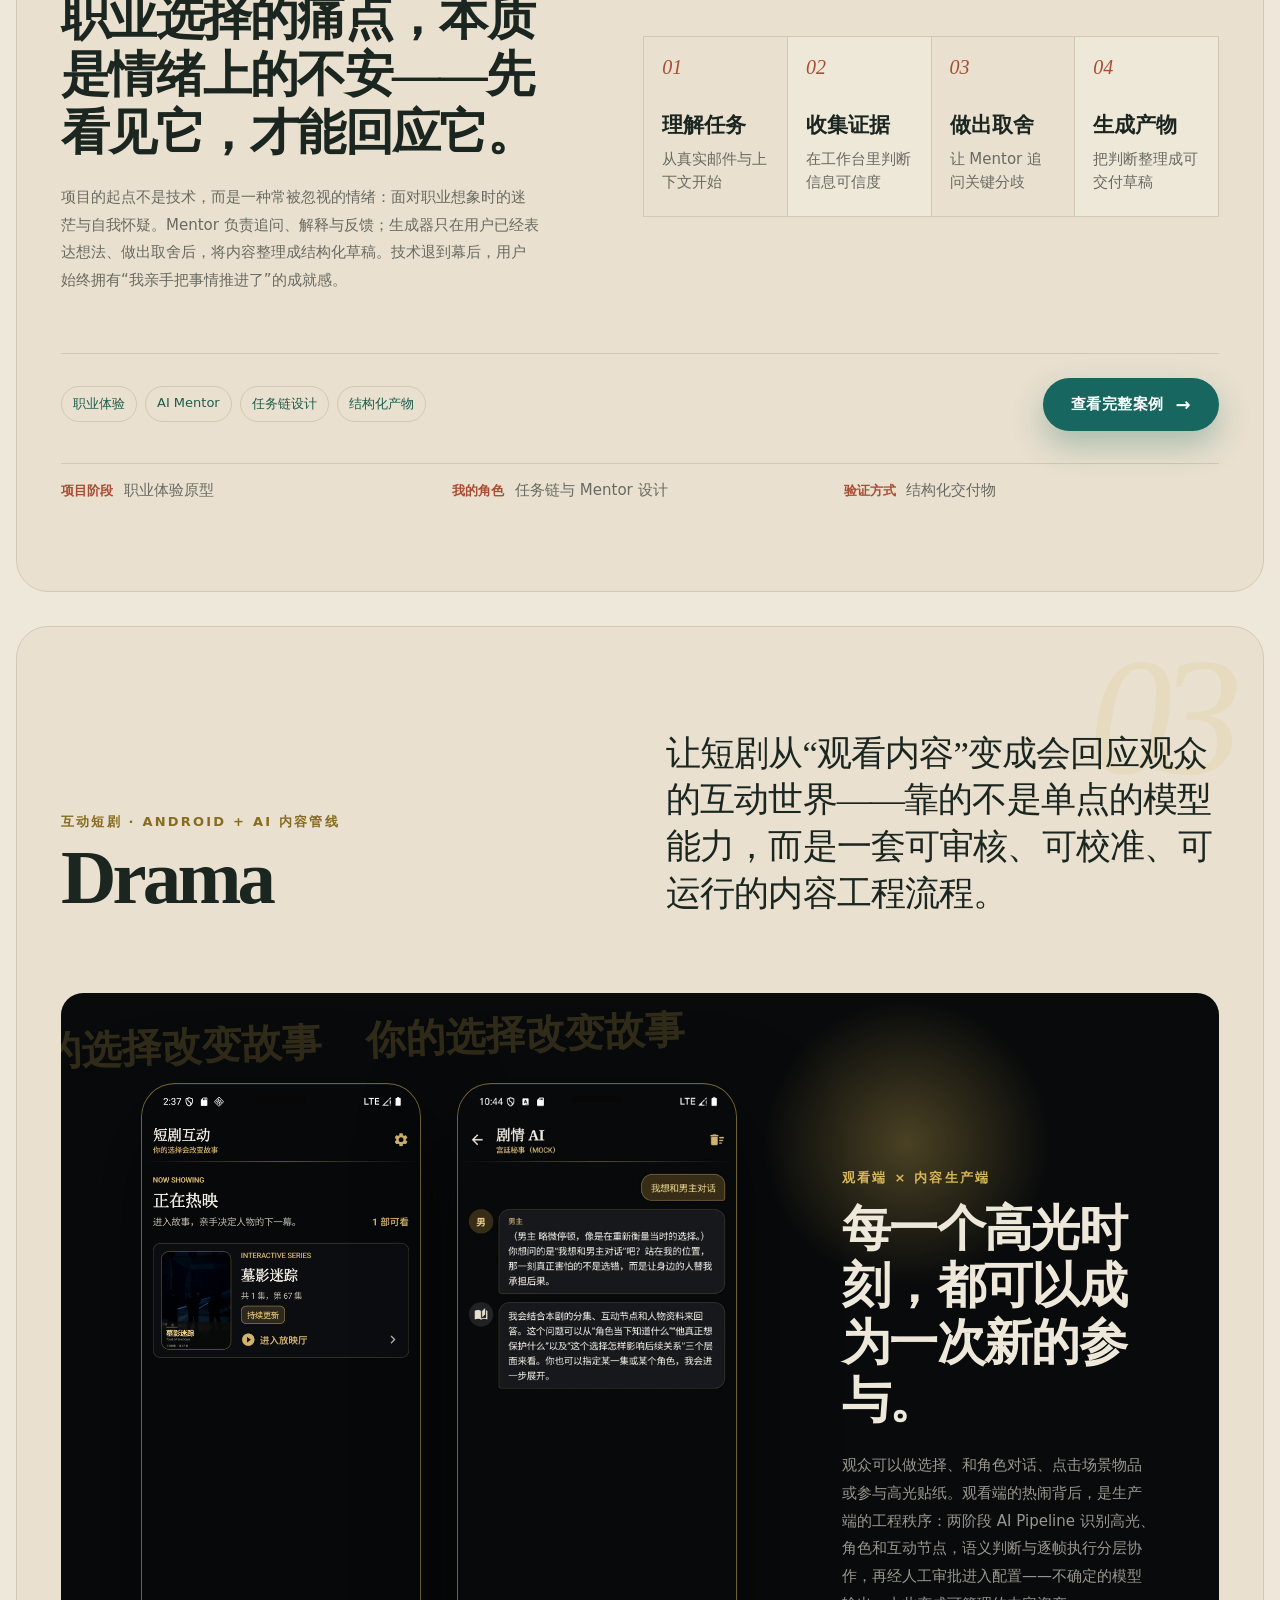
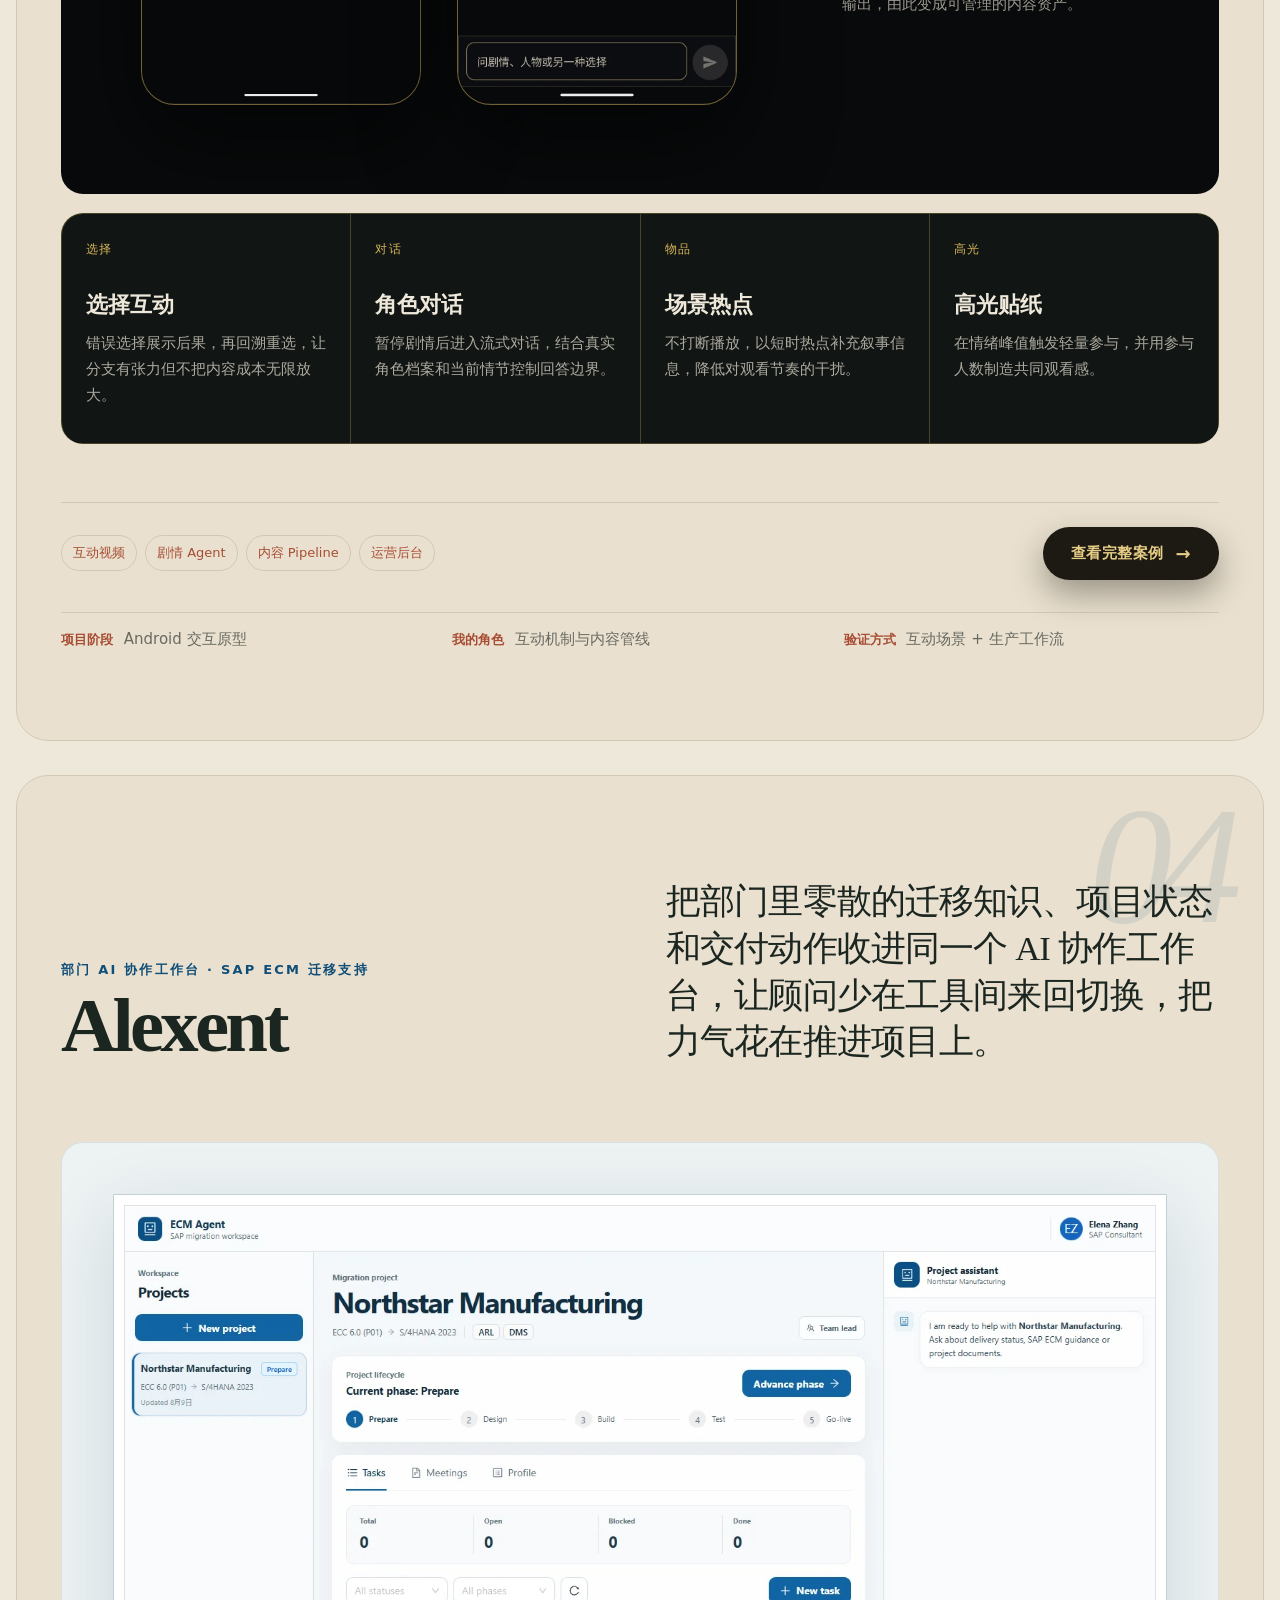
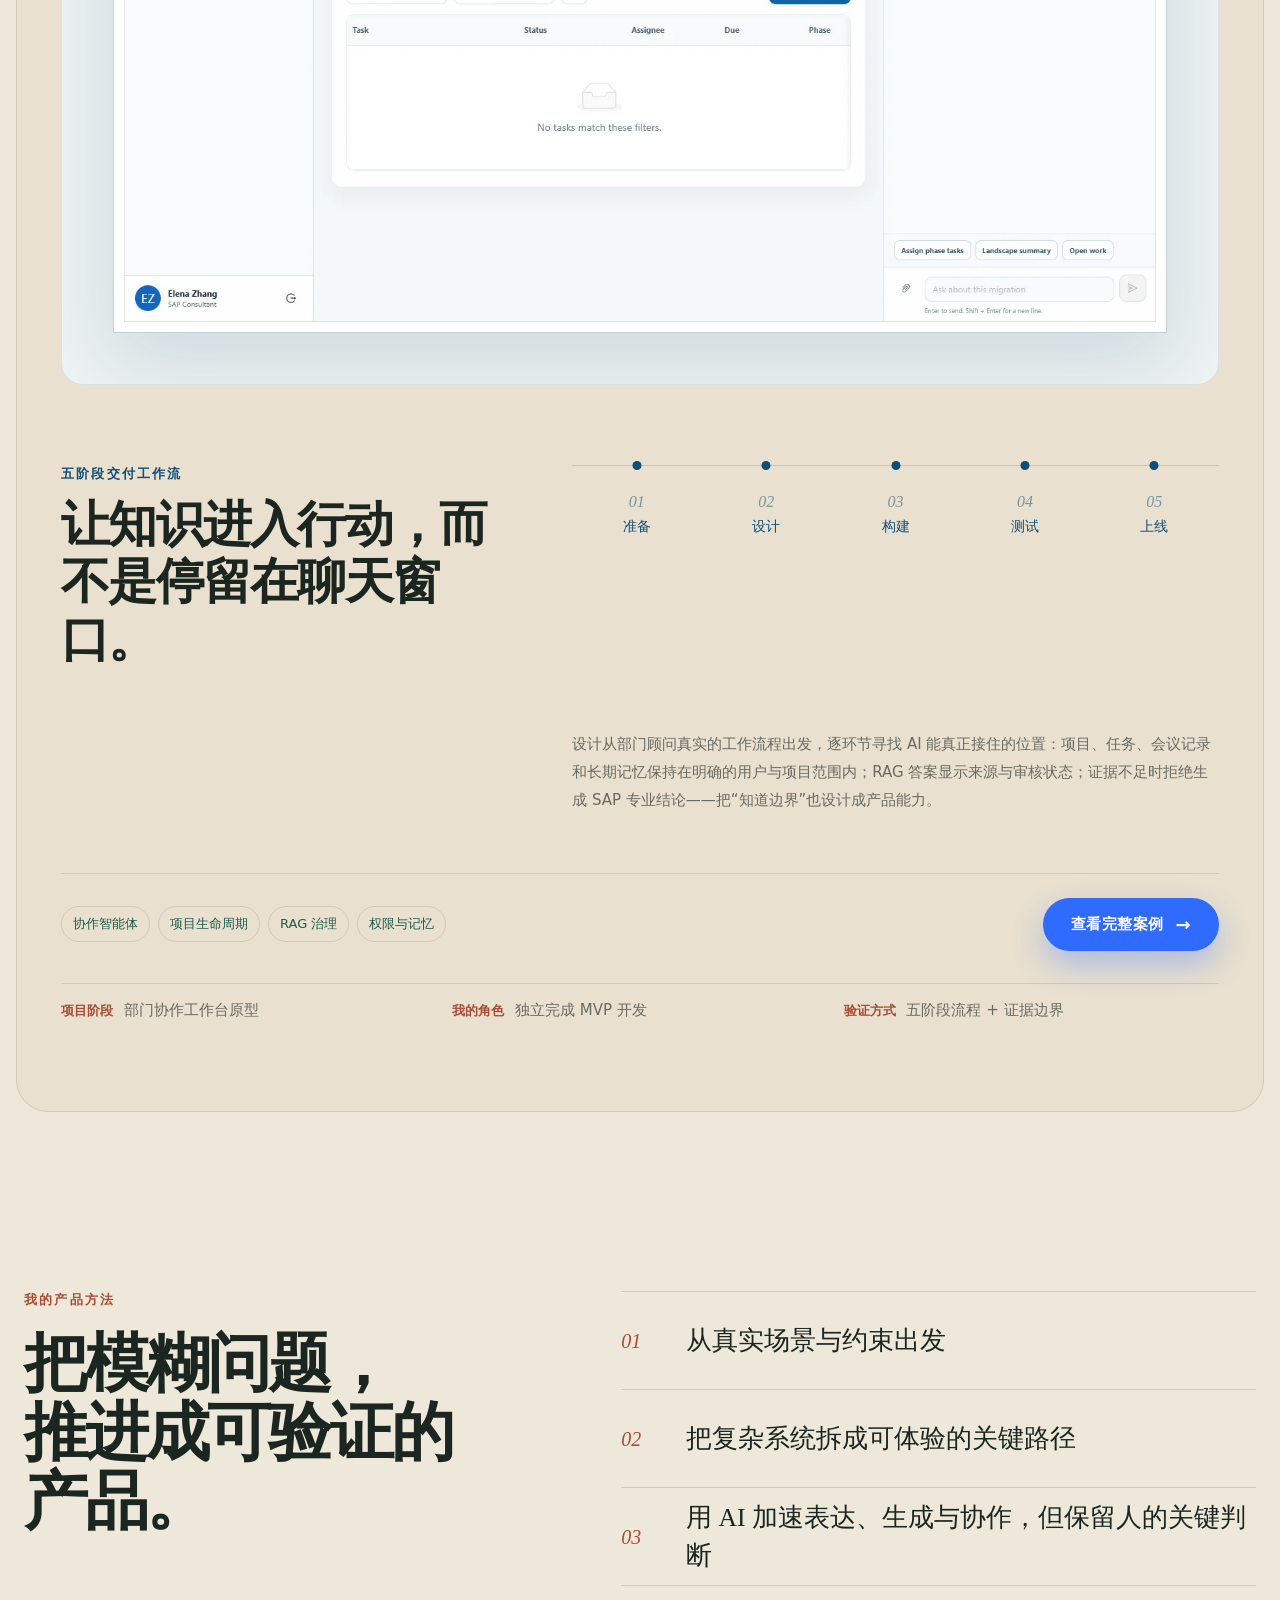
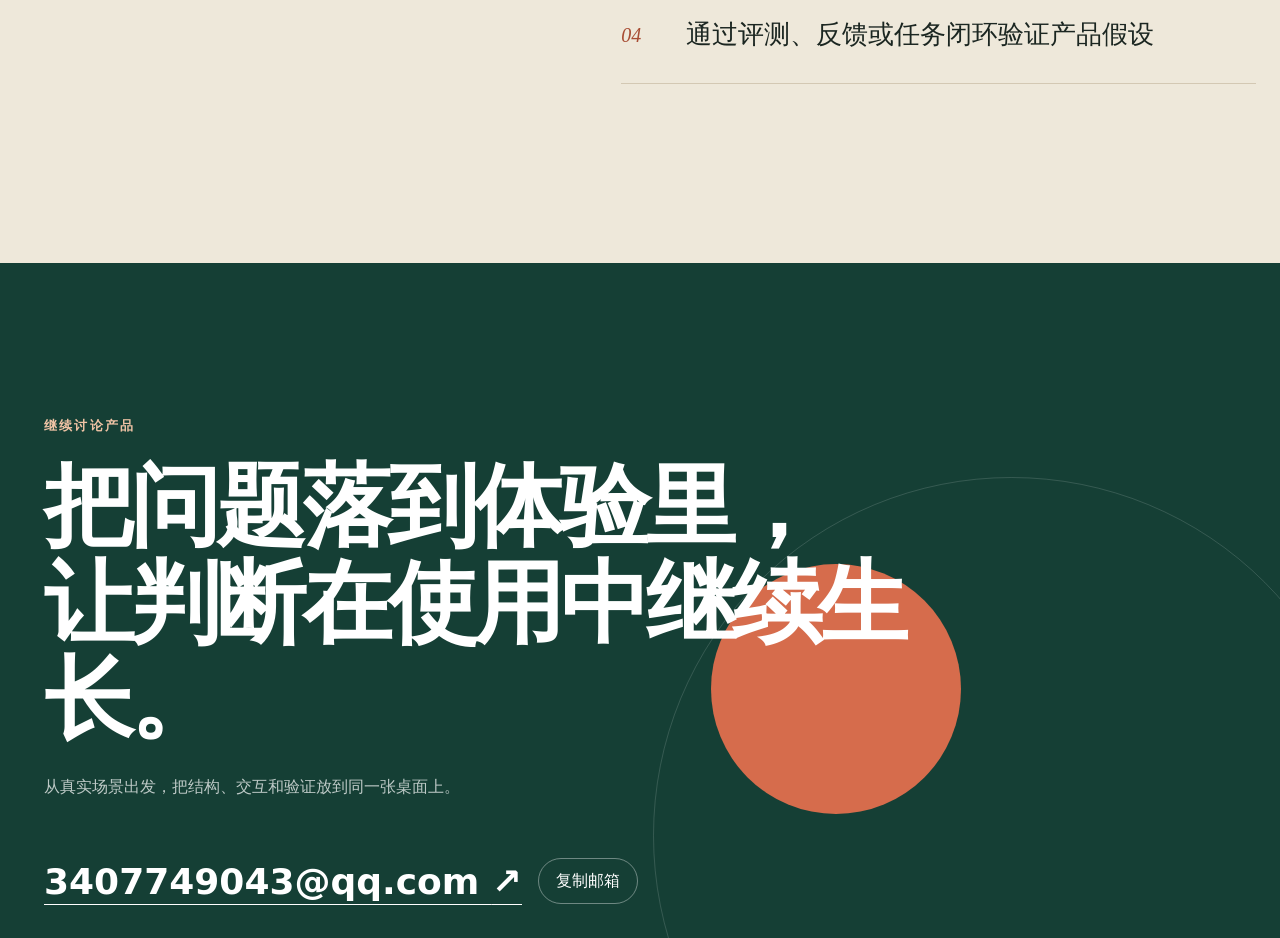
==== commit 6c3bbe00: "Clarify Alexent role: independent MVP development" ====
--- a/index.html
+++ b/index.html
@@ -230,7 +230,7 @@
       </footer>
       <div class="project-meta" aria-label="Alexent 项目摘要">
         <span data-meta-stage><b>项目阶段</b> 部门协作工作台原型</span>
-        <span data-meta-role><b>我的角色</b> 参与共同开发 · 工作流与 Agent 机制设计</span>
+        <span data-meta-role><b>我的角色</b> 独立完成 MVP 开发</span>
         <span data-meta-validation><b>验证方式</b> 五阶段流程 + 证据边界</span>
       </div>
     </section>
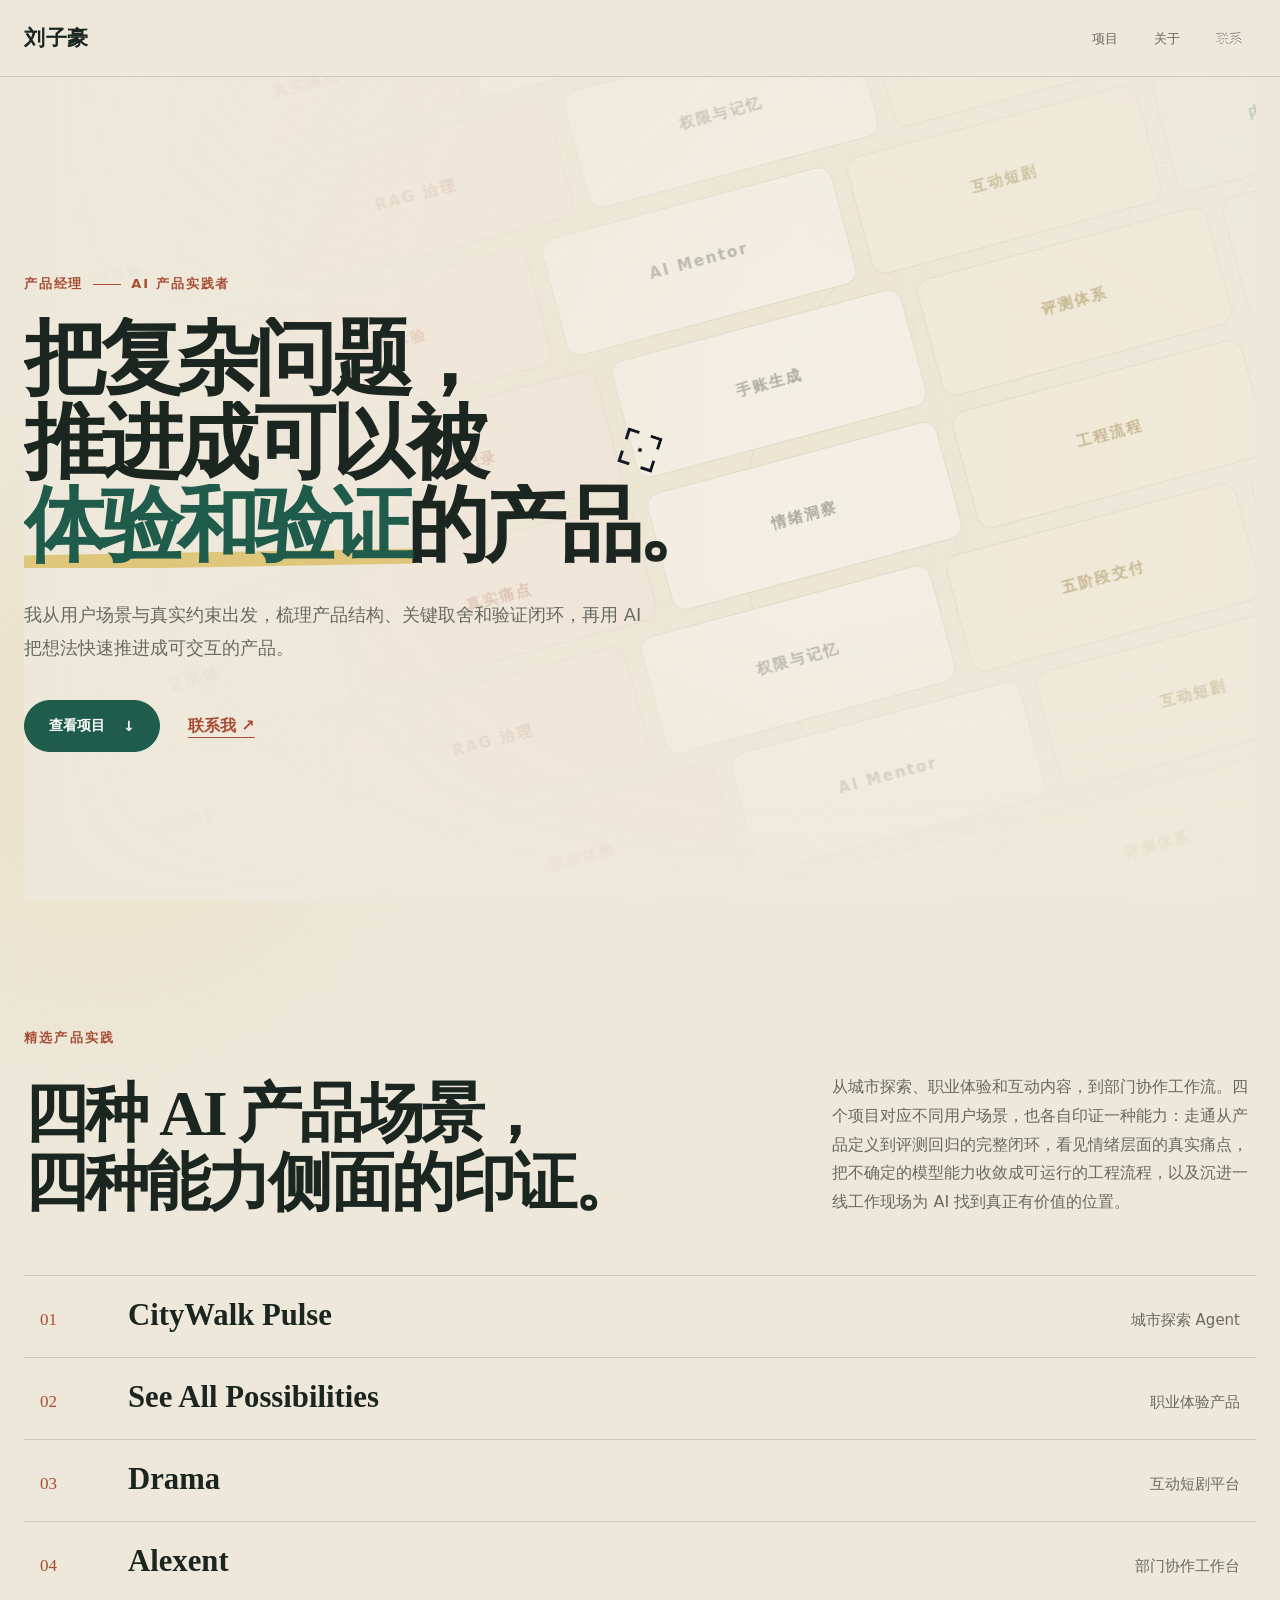
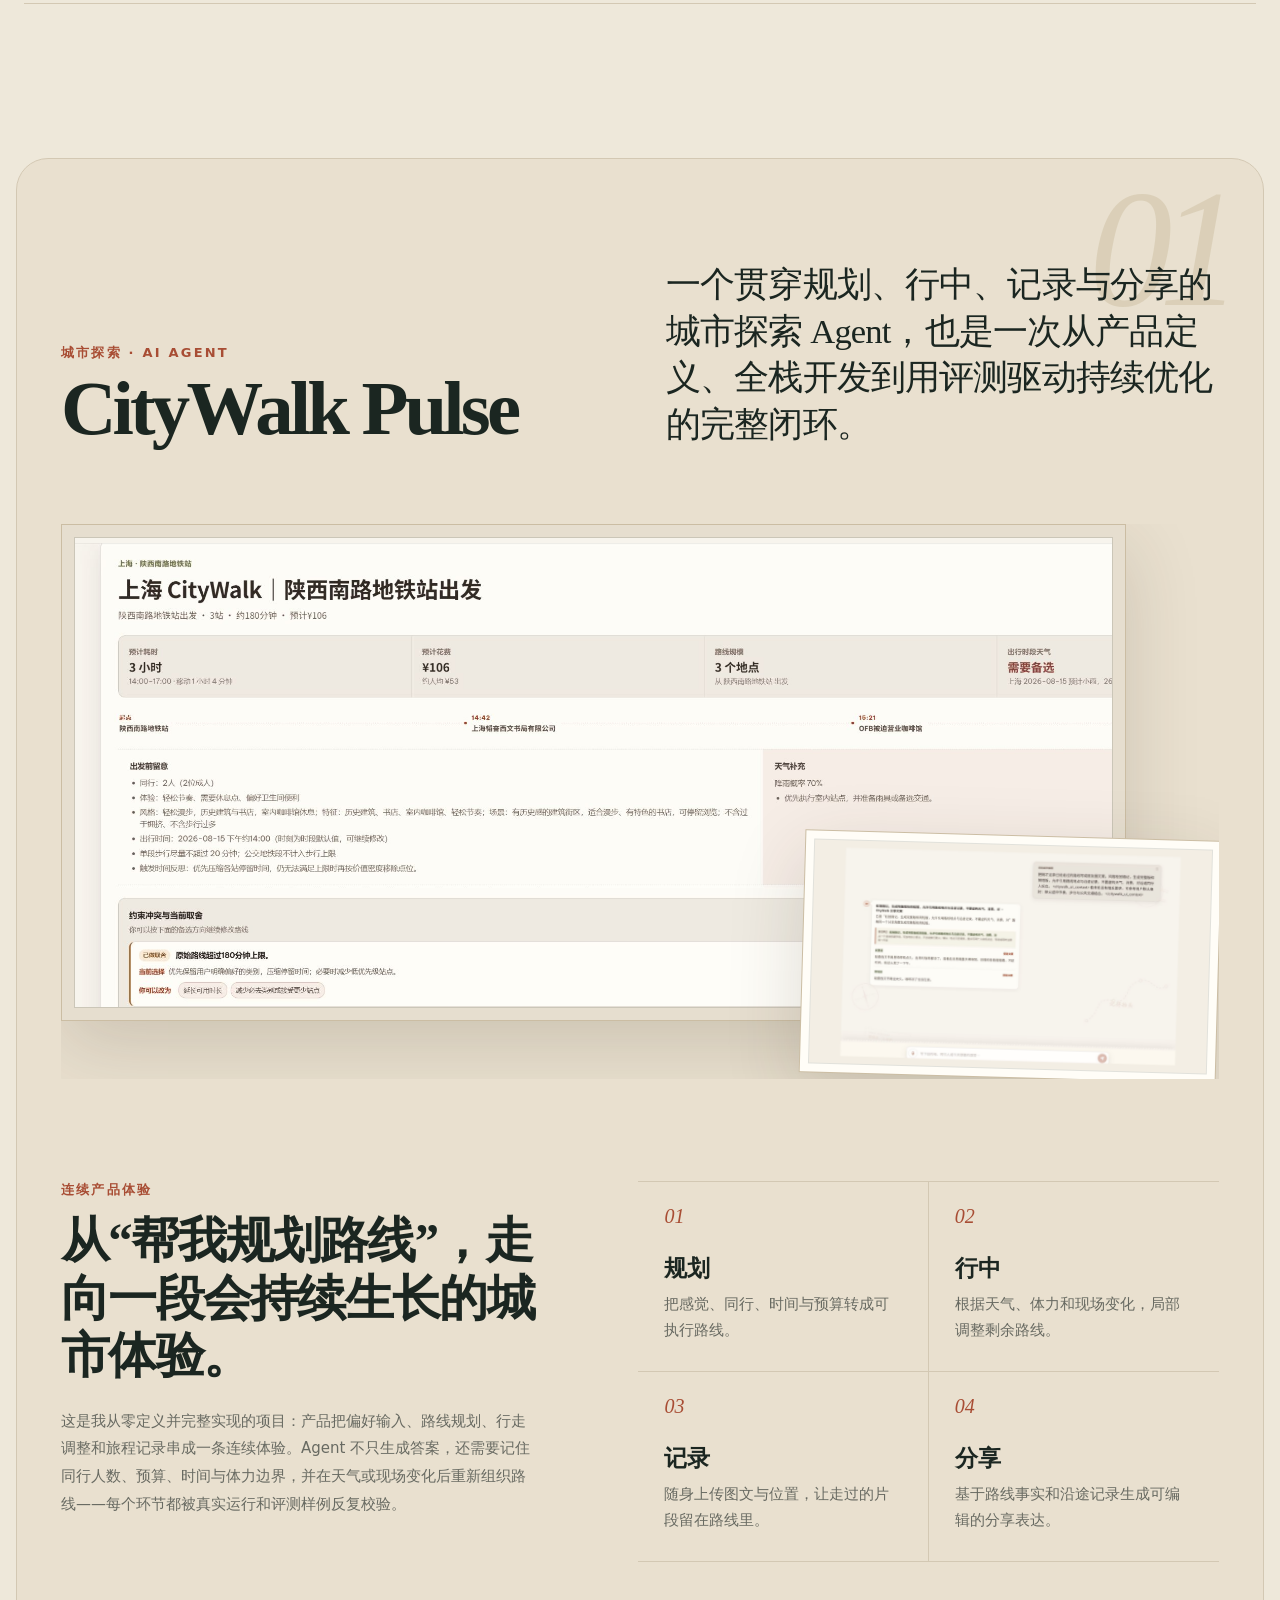
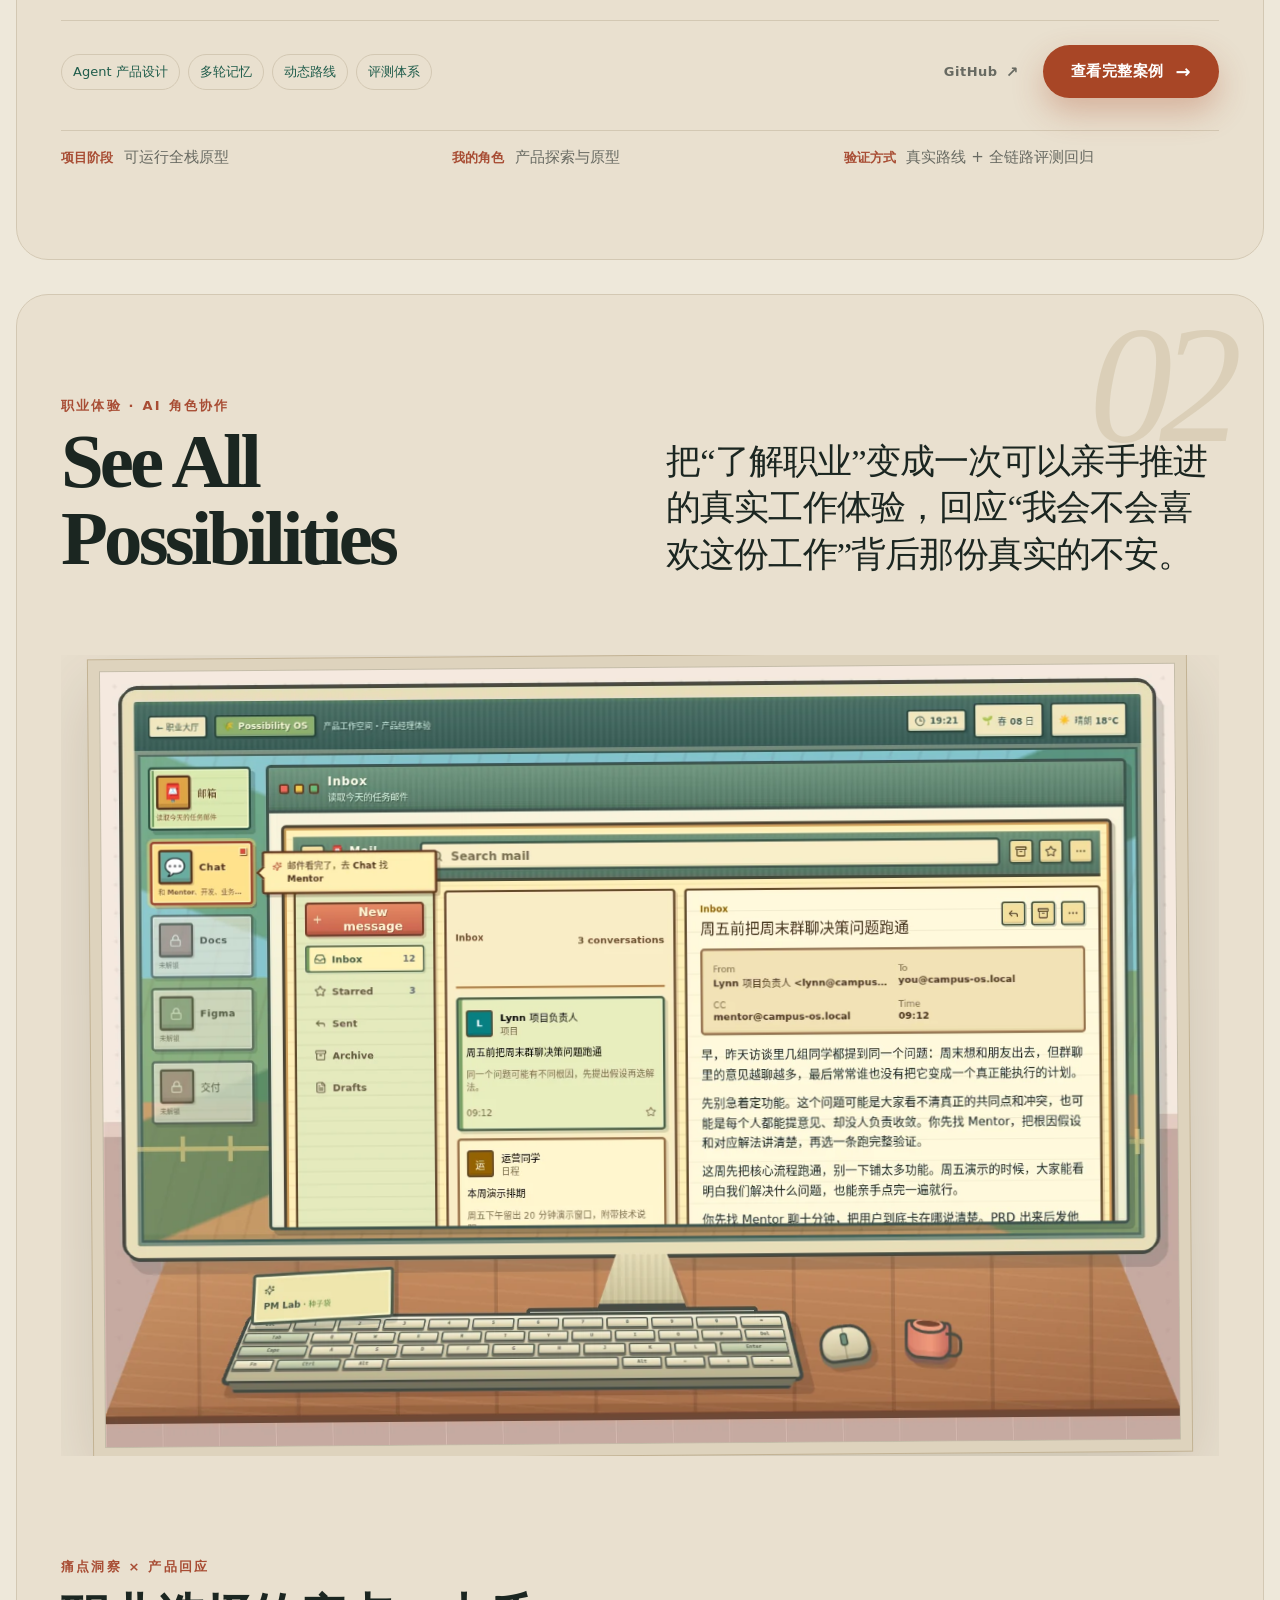
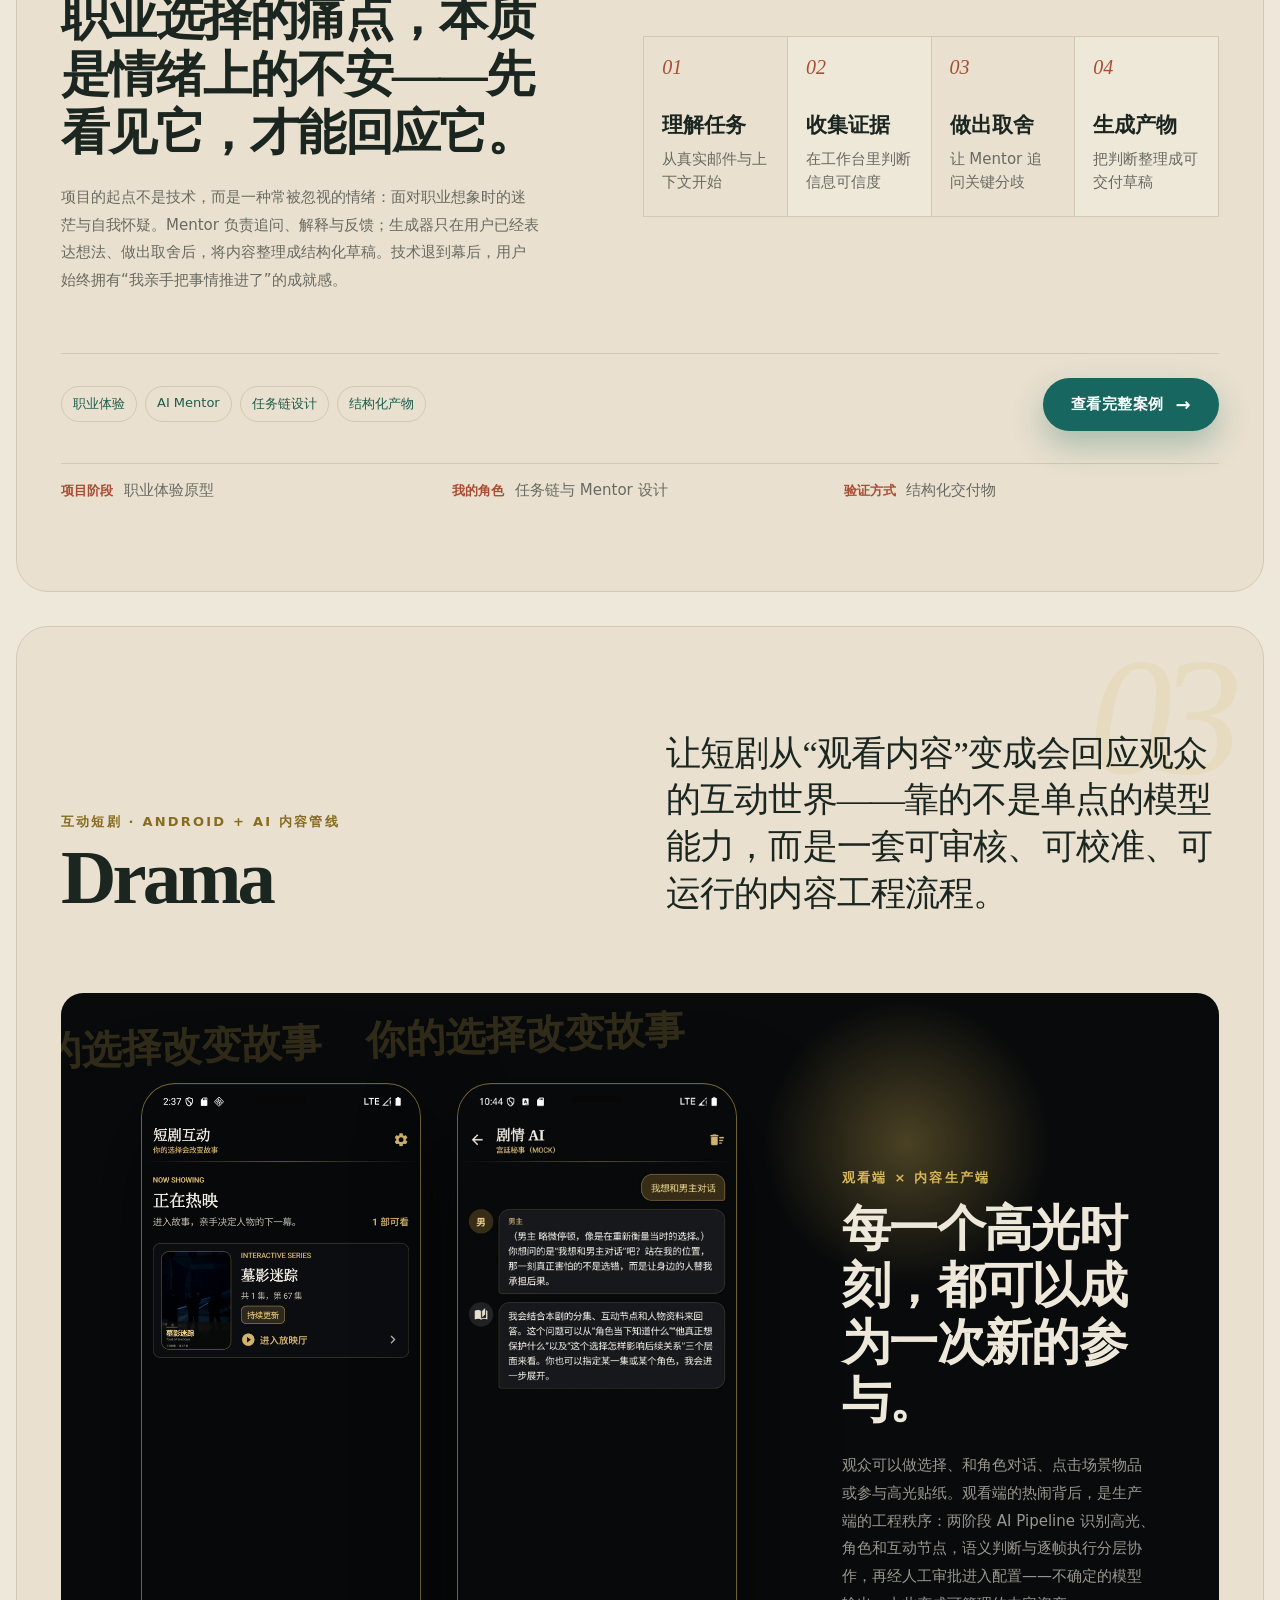
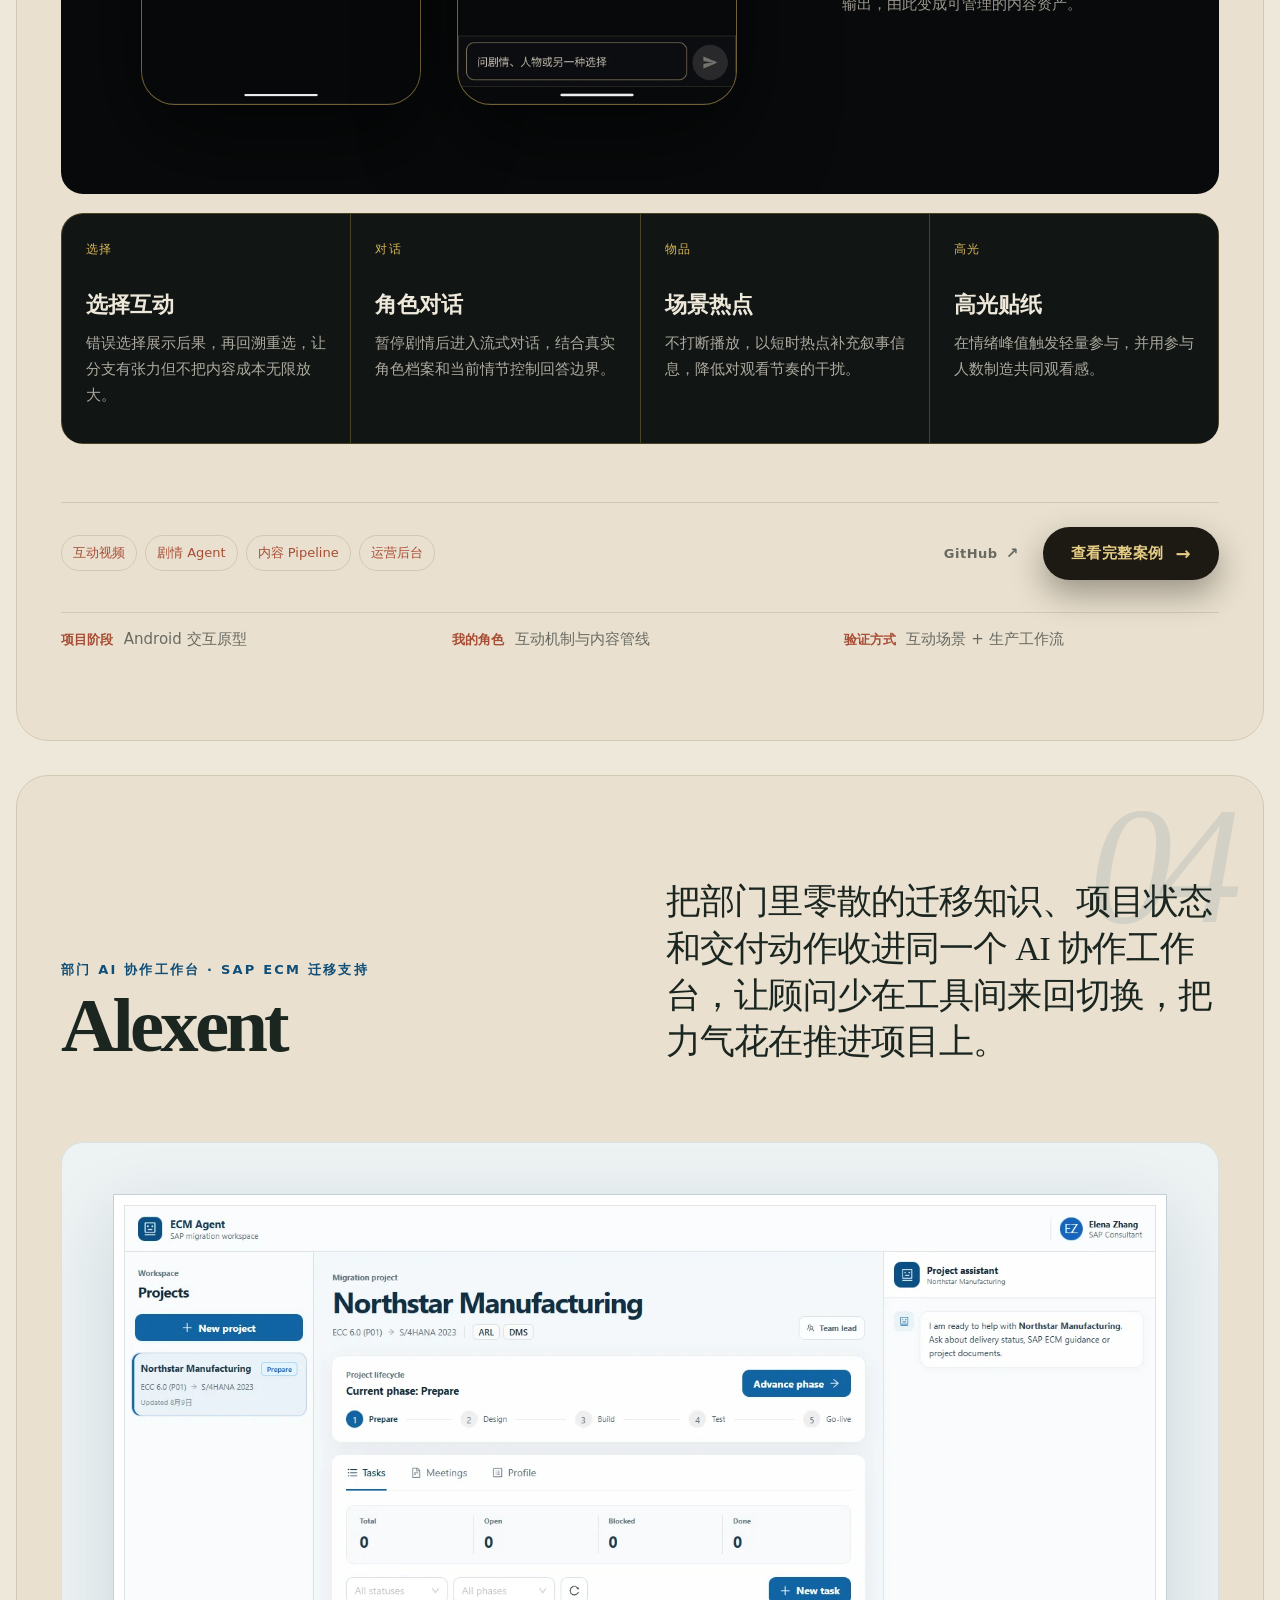
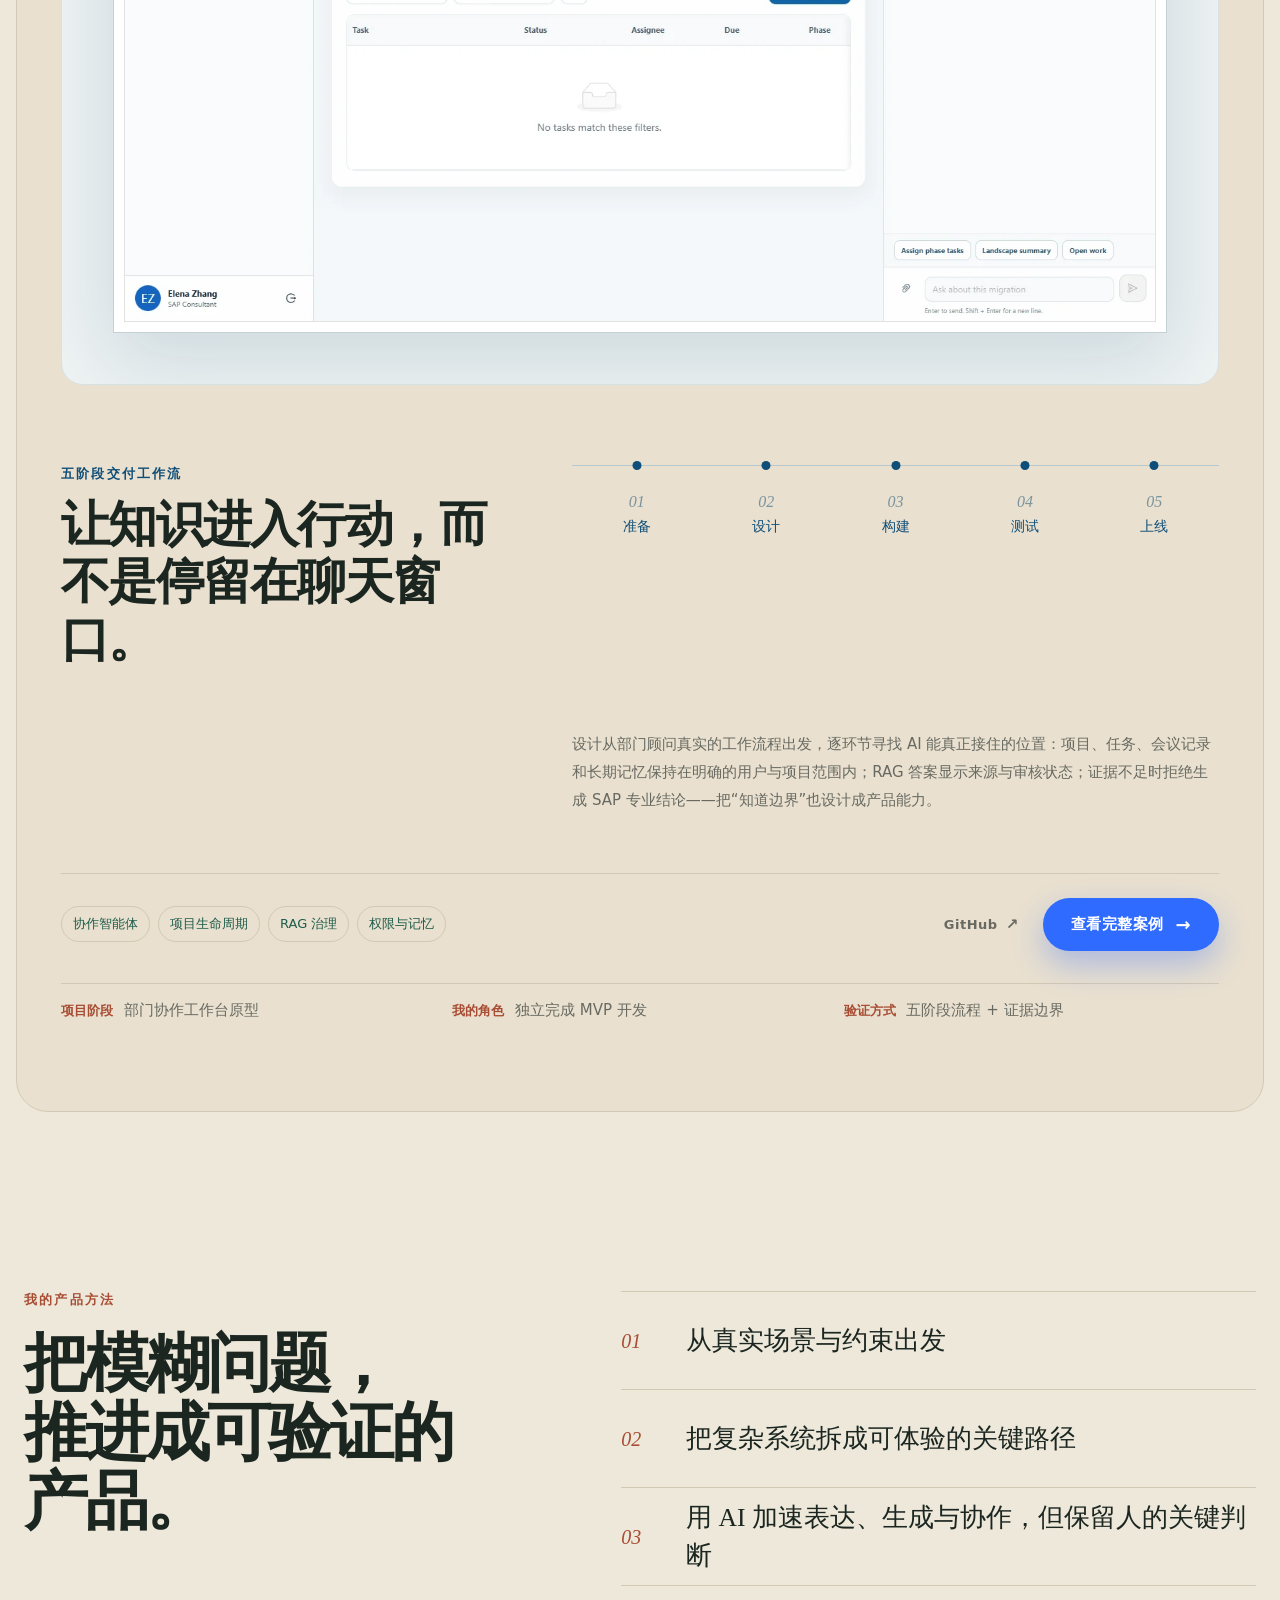
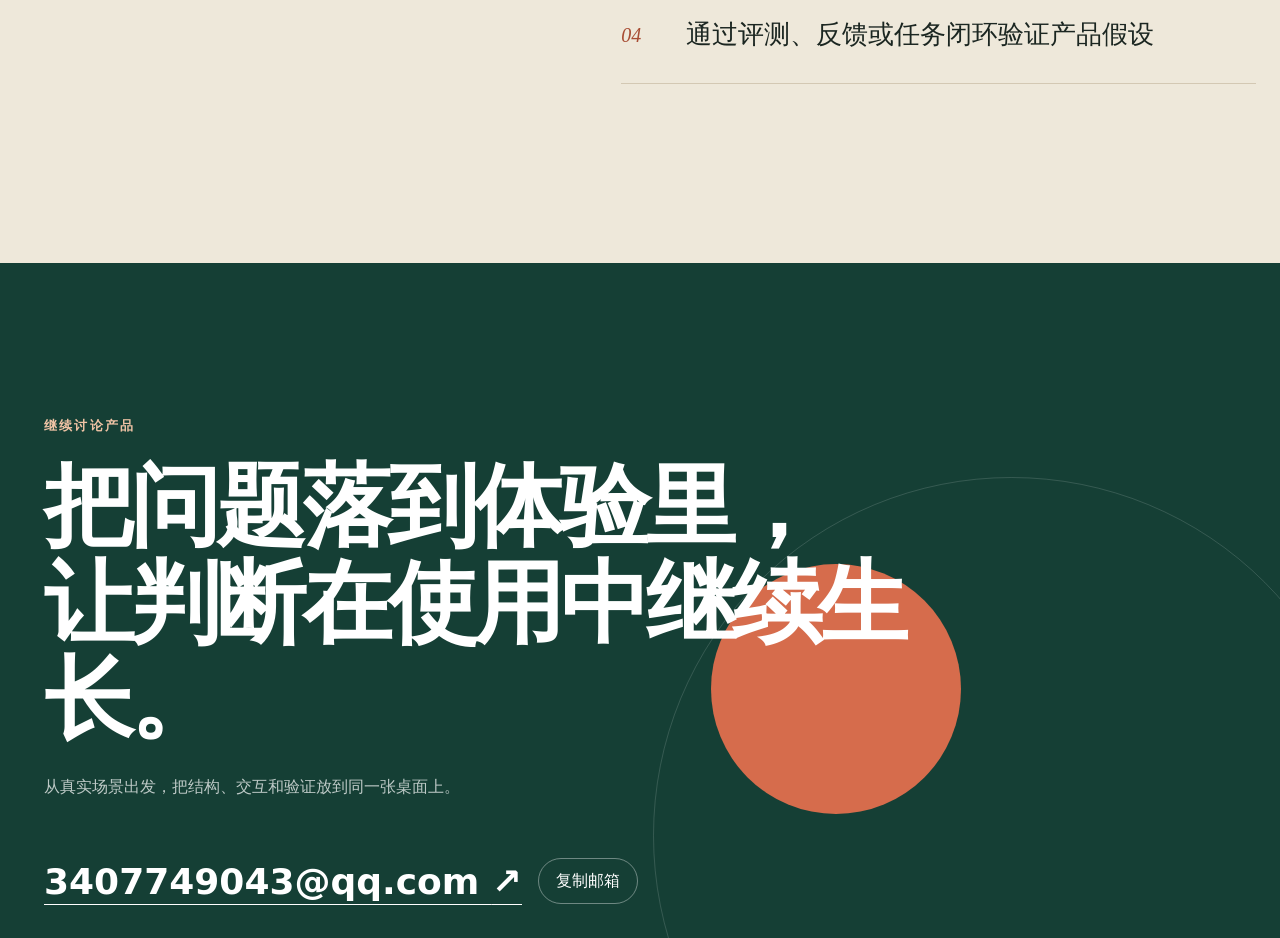
==== commit 1d676396: "Add GitHub repository links to project sections and case pages" ====
--- a/index.html
+++ b/index.html
@@ -6,7 +6,7 @@
   <meta name="description" content="刘子豪的产品经理作品集：AI 产品实践、真实产品界面与验证闭环。">
   <meta name="theme-color" content="#eee8da">
   <title>刘子豪｜产品经理作品集</title>
-  <link rel="stylesheet" href="styles.css?v=20260818-2">
+  <link rel="stylesheet" href="styles.css?v=20261019-1">
   <link rel="stylesheet" href="target-cursor.css">
   <link rel="stylesheet" href="gooey-nav.css">
   <script src="gsap.min.js" defer></script>
@@ -102,7 +102,10 @@
 
       <footer class="project-footer">
         <div class="project-tags"><span>Agent 产品设计</span><span>多轮记忆</span><span>动态路线</span><span>评测体系</span></div>
-        <a class="case-entry" href="citywalk.html">查看完整案例 <span aria-hidden="true">→</span></a>
+        <div class="project-footer-actions">
+          <a class="project-github" href="https://github.com/pptt1808/citywalk-backend" target="_blank" rel="noopener">GitHub <span aria-hidden="true">↗</span></a>
+          <a class="case-entry" href="citywalk.html">查看完整案例 <span aria-hidden="true">→</span></a>
+        </div>
       </footer>
       <div class="project-meta" aria-label="CityWalk 项目摘要">
         <span data-meta-stage><b>项目阶段</b> 可运行全栈原型</span>
@@ -188,7 +191,10 @@
 
       <footer class="project-footer">
         <div class="project-tags"><span>互动视频</span><span>剧情 Agent</span><span>内容 Pipeline</span><span>运营后台</span></div>
-        <a class="case-entry" href="drama.html">查看完整案例 <span aria-hidden="true">→</span></a>
+        <div class="project-footer-actions">
+          <a class="project-github" href="https://github.com/pptt1808/drama-server" target="_blank" rel="noopener">GitHub <span aria-hidden="true">↗</span></a>
+          <a class="case-entry" href="drama.html">查看完整案例 <span aria-hidden="true">→</span></a>
+        </div>
       </footer>
       <div class="project-meta" aria-label="Drama 项目摘要">
         <span data-meta-stage><b>项目阶段</b> Android 交互原型</span>
@@ -226,7 +232,10 @@
 
       <footer class="project-footer">
         <div class="project-tags"><span>协作智能体</span><span>项目生命周期</span><span>RAG 治理</span><span>权限与记忆</span></div>
-        <a class="case-entry" href="alexent.html">查看完整案例 <span aria-hidden="true">→</span></a>
+        <div class="project-footer-actions">
+          <a class="project-github" href="https://github.com/pptt1808/alexent" target="_blank" rel="noopener">GitHub <span aria-hidden="true">↗</span></a>
+          <a class="case-entry" href="alexent.html">查看完整案例 <span aria-hidden="true">→</span></a>
+        </div>
       </footer>
       <div class="project-meta" aria-label="Alexent 项目摘要">
         <span data-meta-stage><b>项目阶段</b> 部门协作工作台原型</span>
--- a/styles.css
+++ b/styles.css
@@ -554,6 +554,12 @@
 
 .project-footer { display: flex; flex-wrap: wrap; align-items: center; justify-content: space-between; gap: 30px; margin-top: 58px; padding-top: 24px; border-top: 1px solid var(--line); }
 .project-footer p { margin: 0; color: var(--muted); font-size: 11px; }
+.project-footer-actions { display: flex; flex-wrap: wrap; align-items: center; gap: 24px; }
+.project-github { display: inline-flex; align-items: center; gap: 8px; color: var(--muted); font-size: 13px; font-weight: 800; letter-spacing: .04em; text-decoration: none; transition: color .2s ease, transform .2s var(--ease-out); }
+.project-github span { font-size: 15px; }
+.project-github:hover { color: var(--ink); transform: translateY(-2px); }
+.project--drama .project-github:hover { color: #876b20; }
+.project--alexent .project-github:hover { color: #2f6bff; }
 .case-entry { display: inline-flex; align-items: center; gap: 12px; padding: 16px 28px; color: #fff; border-radius: 999px; font-size: 15px; font-weight: 800; letter-spacing: .03em; text-decoration: none; transition: transform .22s var(--ease-out), box-shadow .22s var(--ease-out), background .22s ease; }
 .case-entry span { font-size: 18px; transition: transform .18s var(--ease-out); }
 .case-entry:focus-visible { outline: 3px solid var(--ink); outline-offset: 3px; }
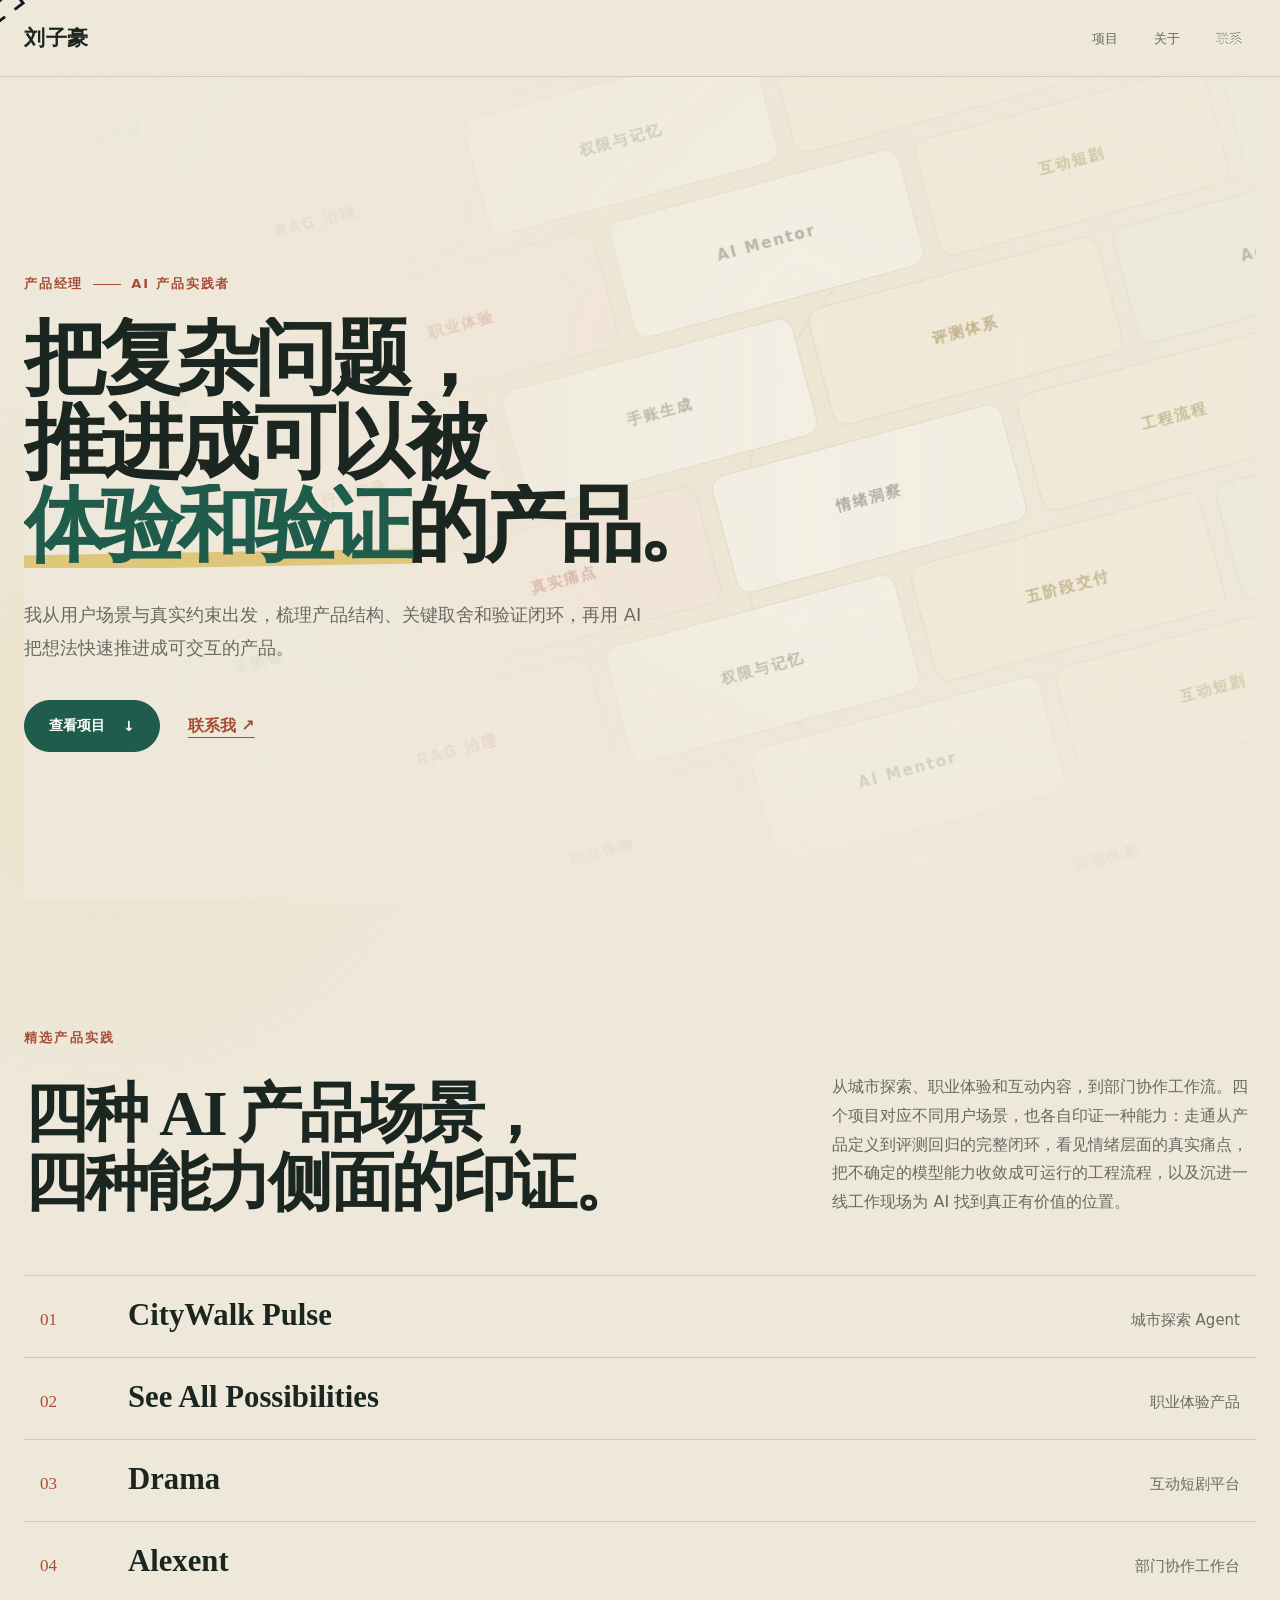
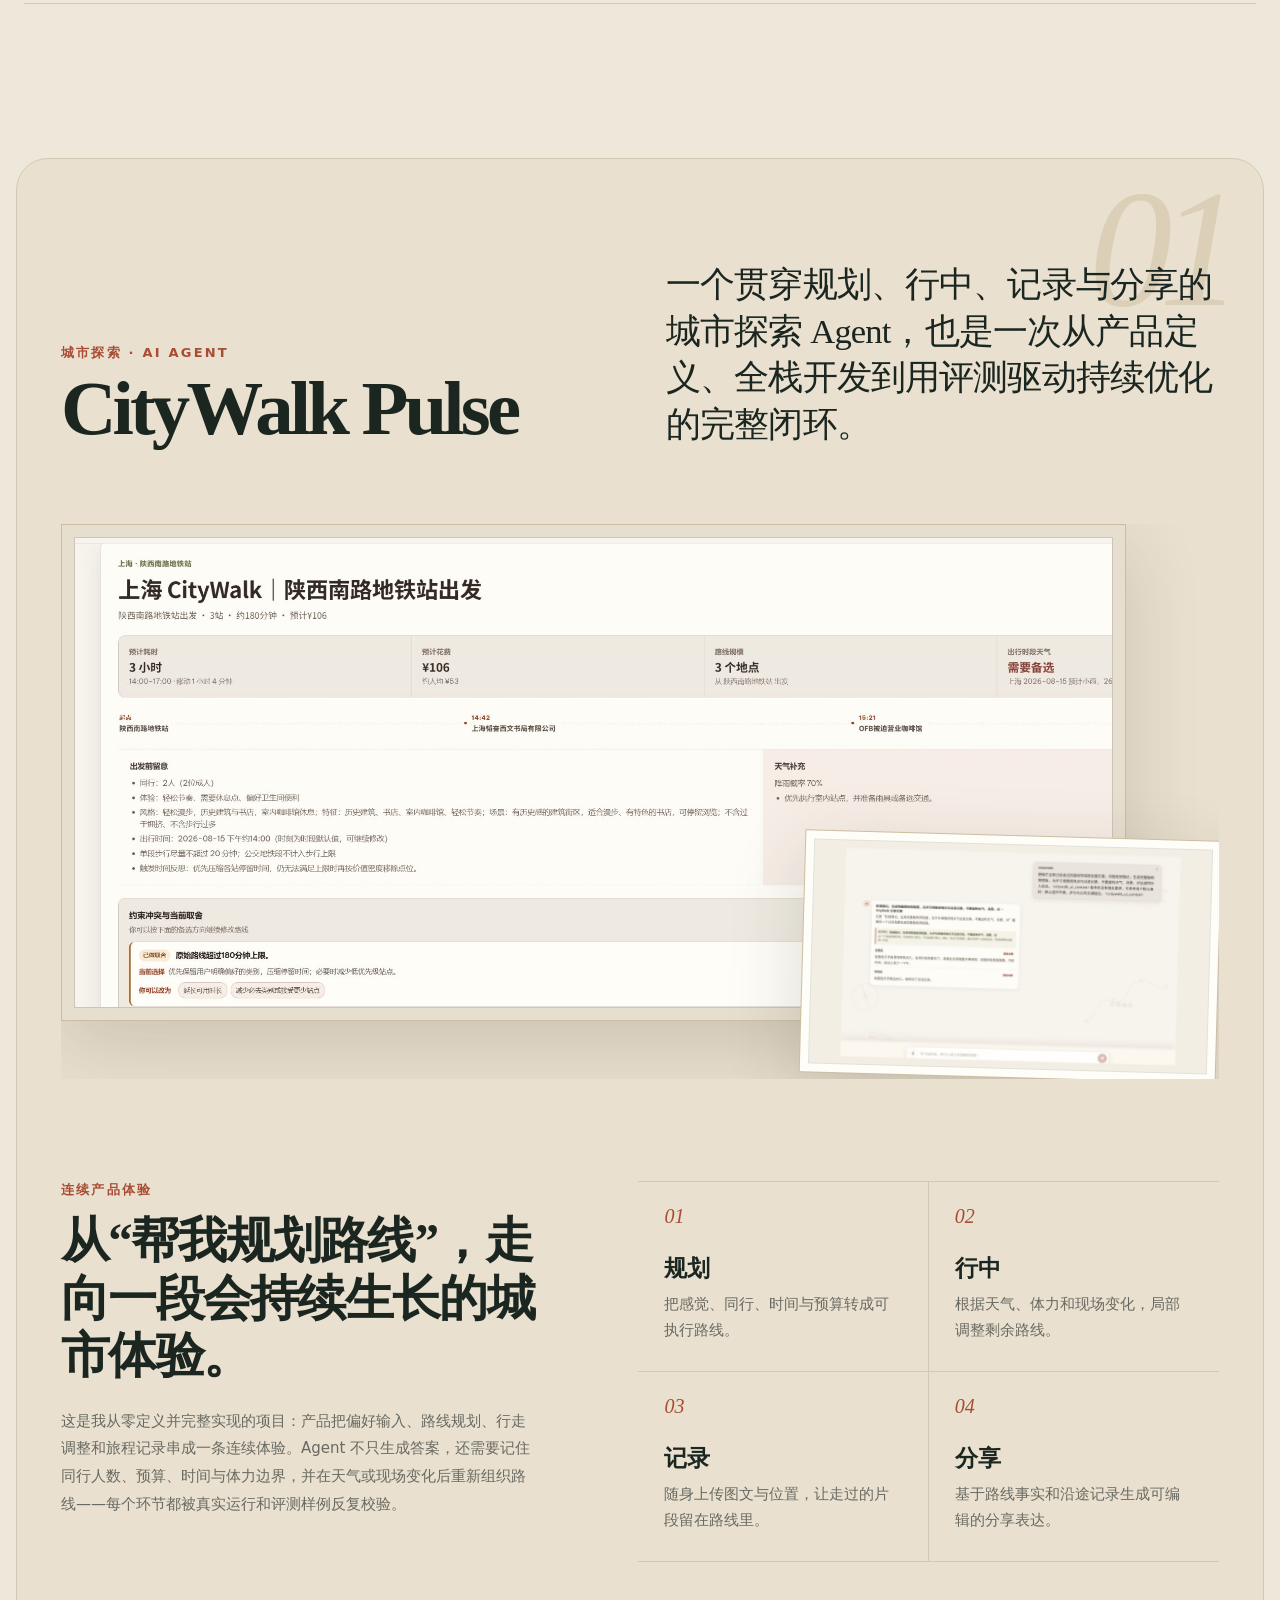
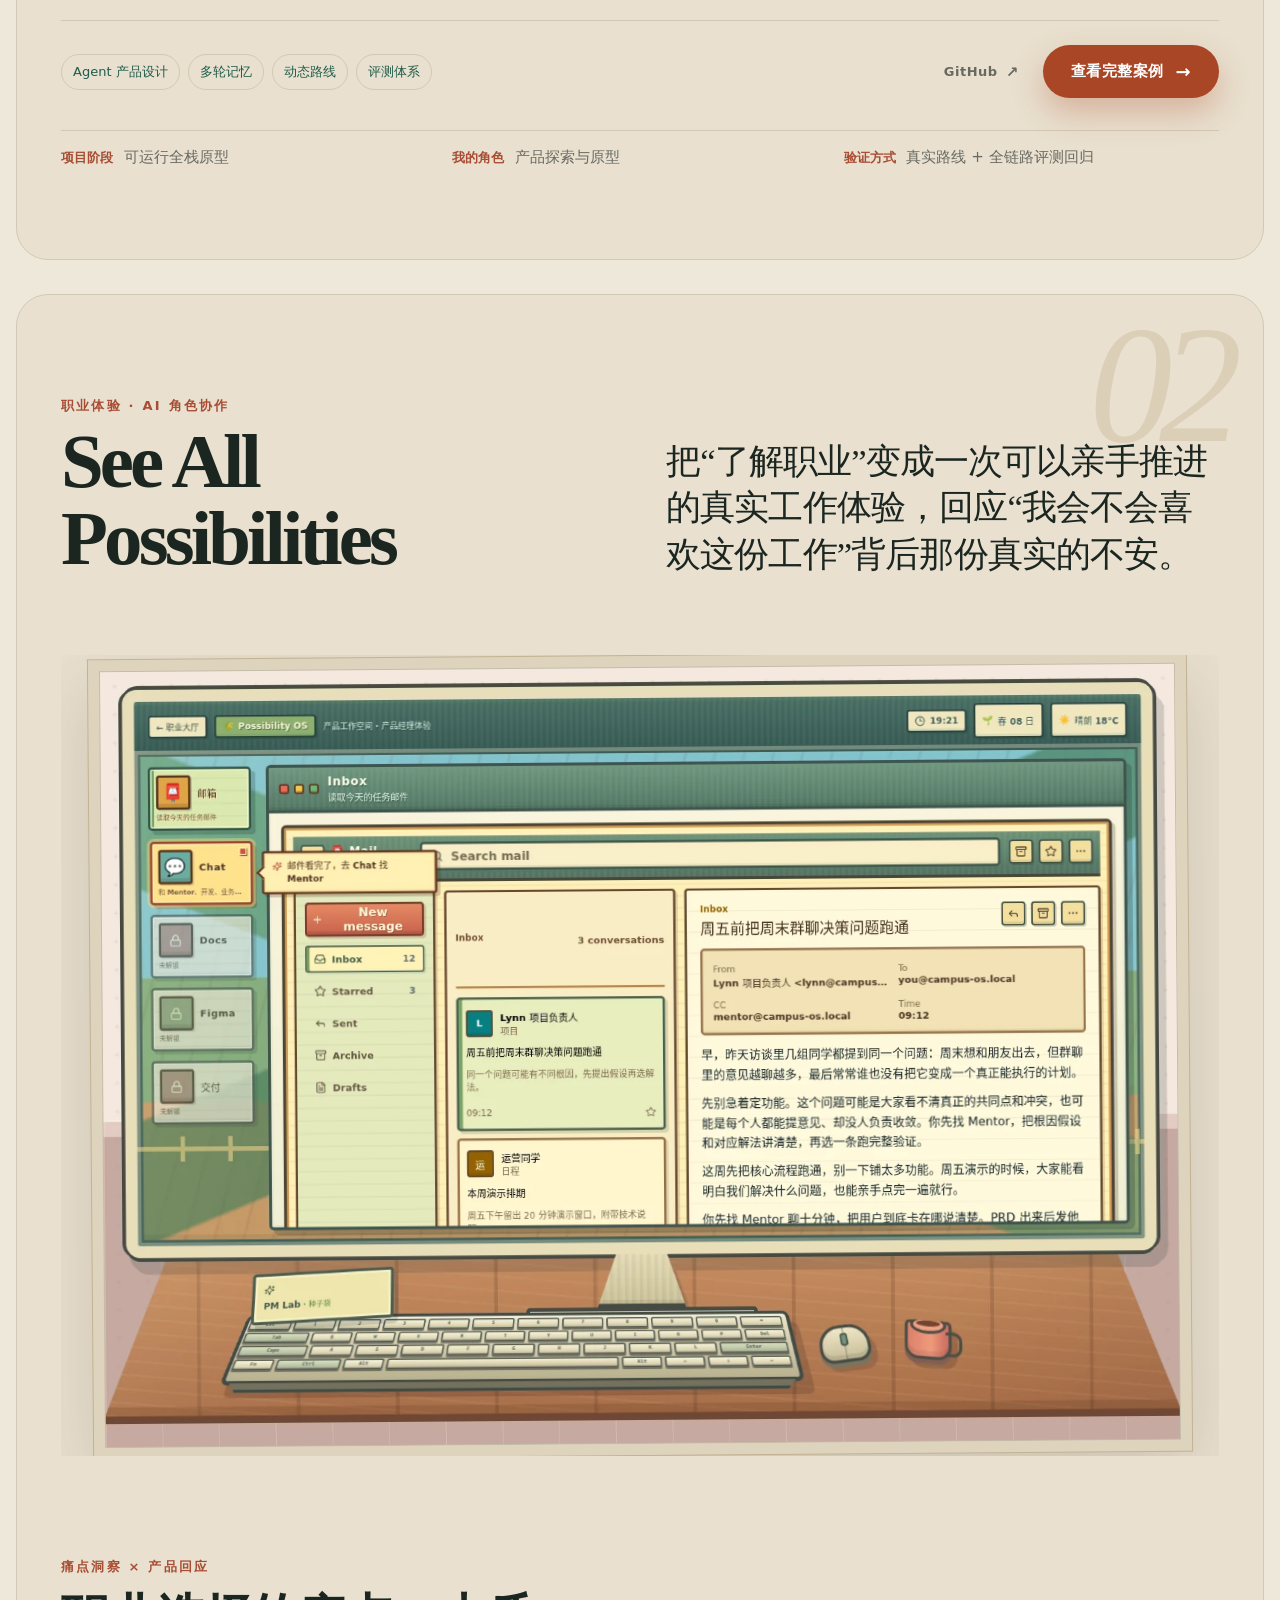
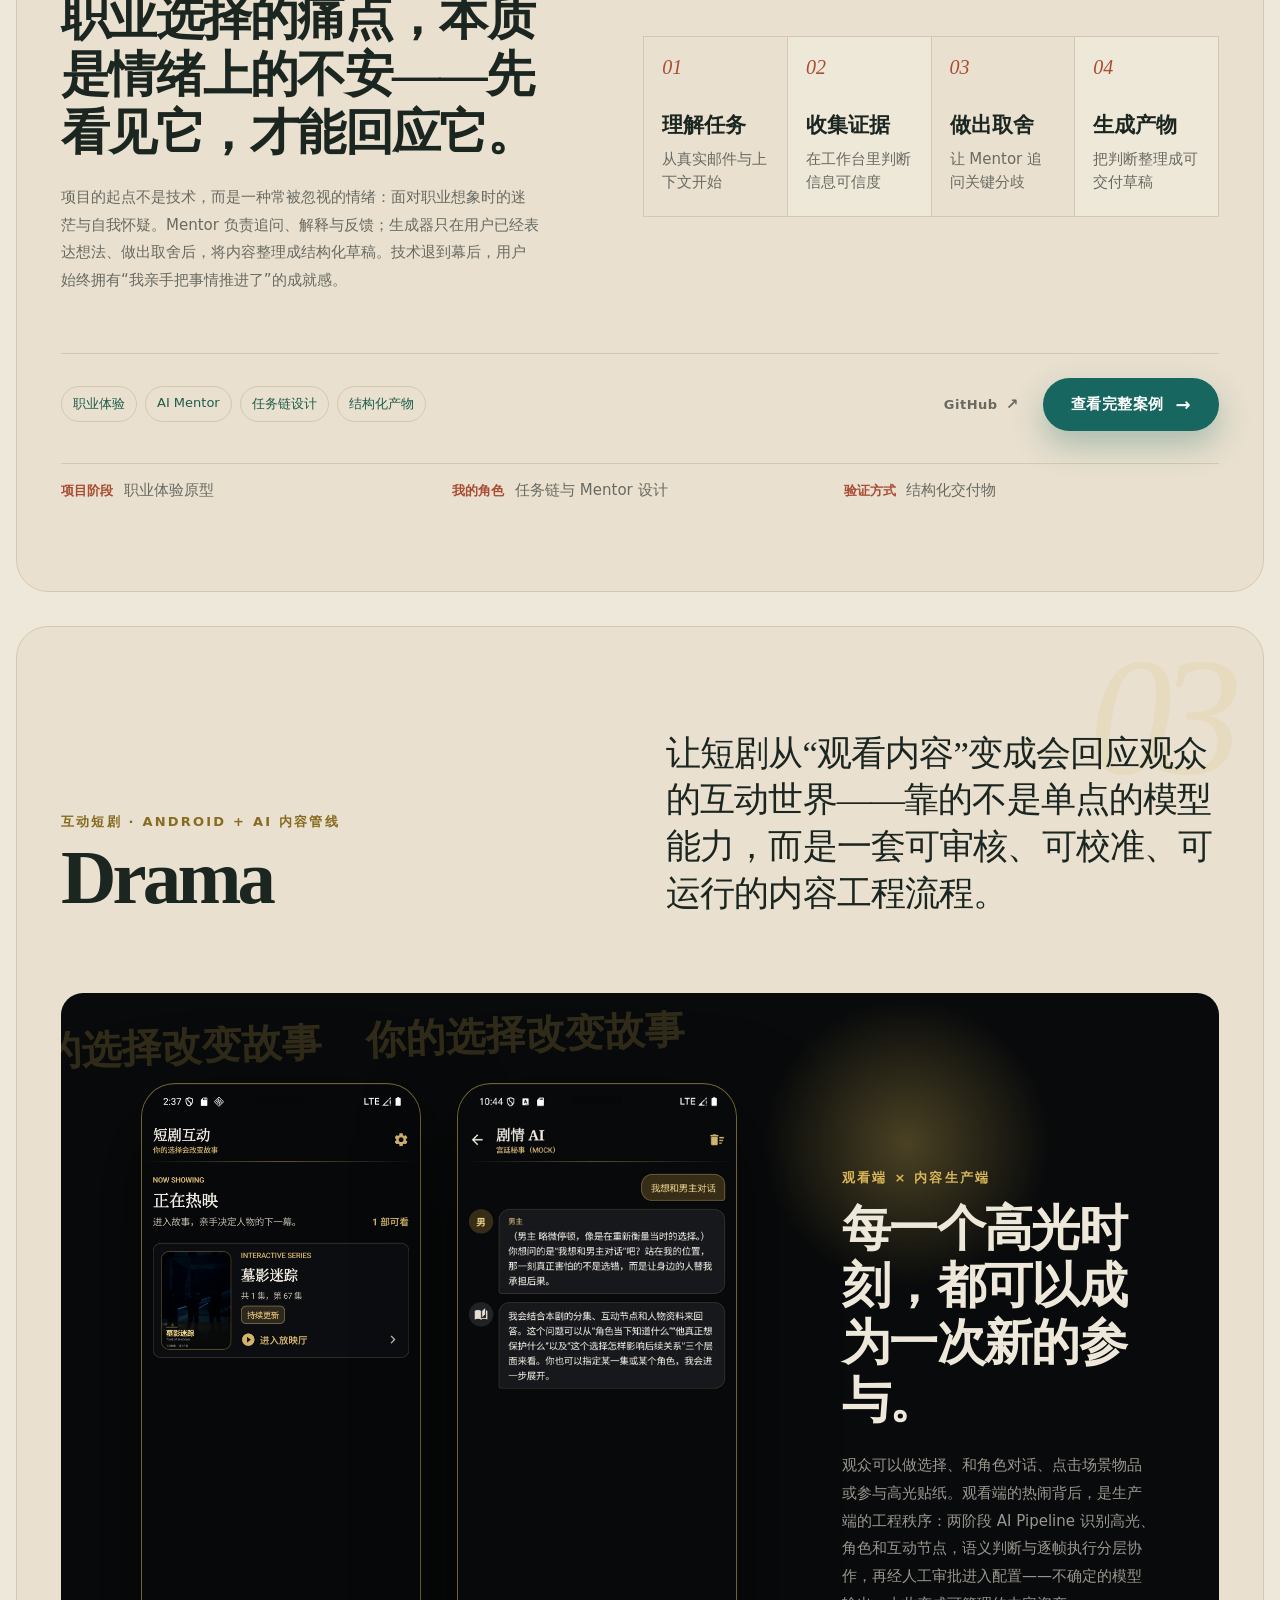
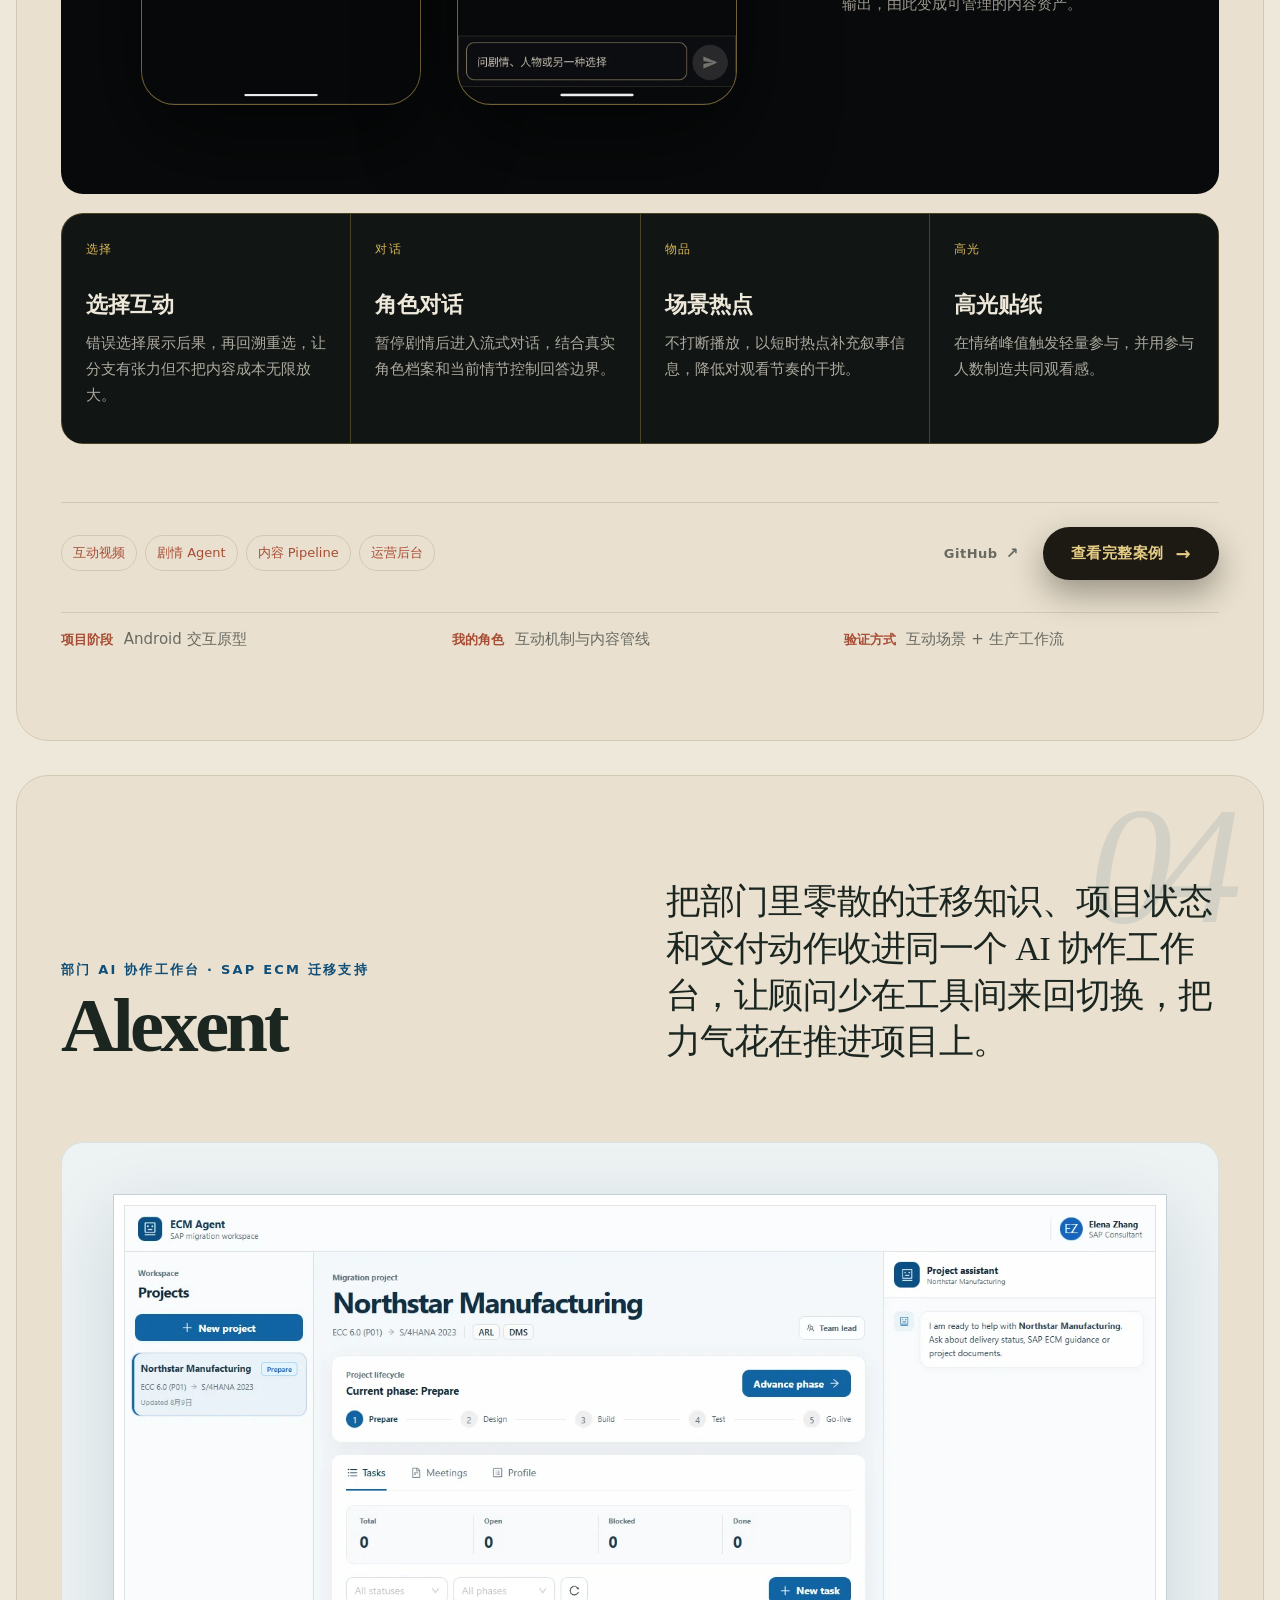
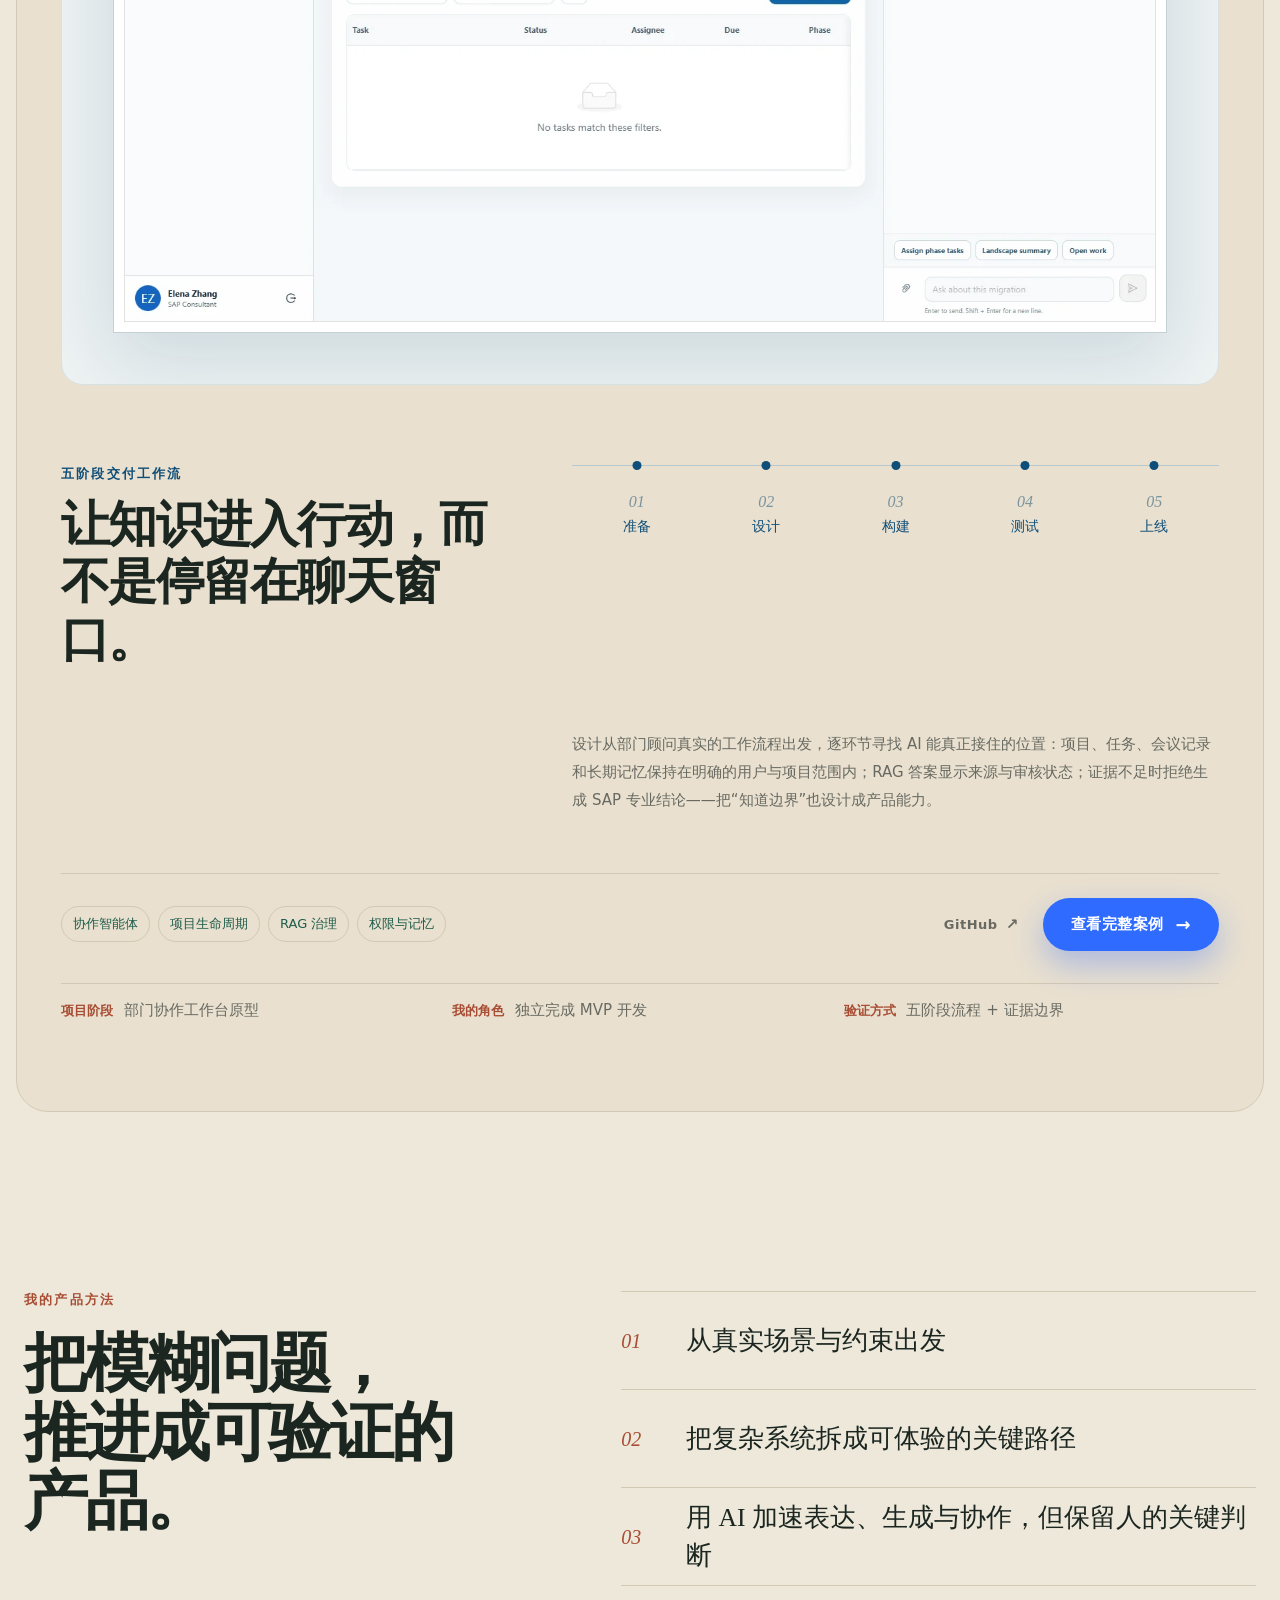
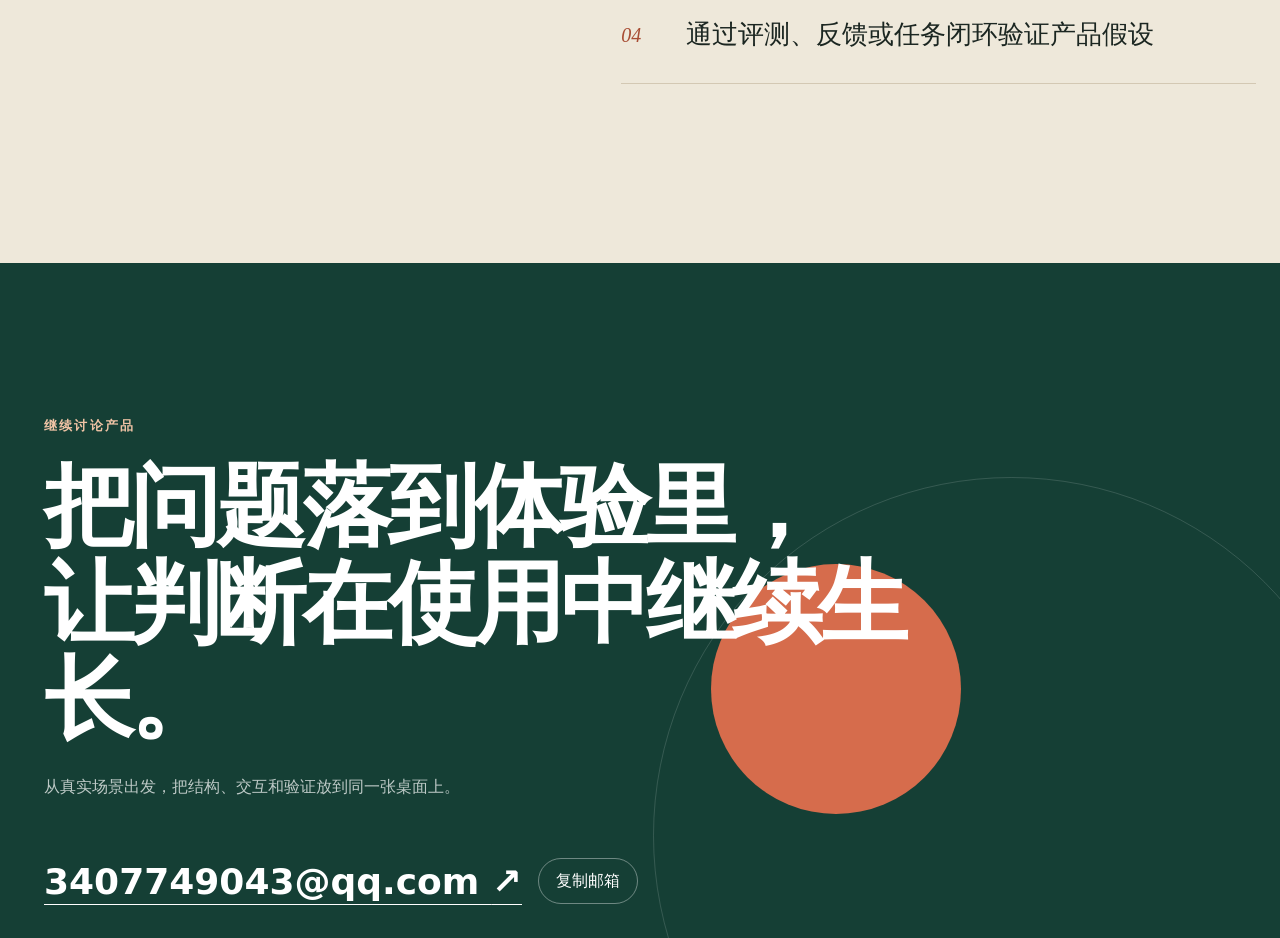
==== commit 1a2fb686: "Add See All Possibilities GitHub link" ====
--- a/index.html
+++ b/index.html
@@ -146,7 +146,10 @@
 
       <footer class="project-footer">
         <div class="project-tags"><span>职业体验</span><span>AI Mentor</span><span>任务链设计</span><span>结构化产物</span></div>
-        <a class="case-entry" href="possibilities.html">查看完整案例 <span aria-hidden="true">→</span></a>
+        <div class="project-footer-actions">
+          <a class="project-github" href="https://github.com/pptt1808/see-all-possibilities" target="_blank" rel="noopener">GitHub <span aria-hidden="true">↗</span></a>
+          <a class="case-entry" href="possibilities.html">查看完整案例 <span aria-hidden="true">→</span></a>
+        </div>
       </footer>
       <div class="project-meta" aria-label="See All Possibilities 项目摘要">
         <span data-meta-stage><b>项目阶段</b> 职业体验原型</span>
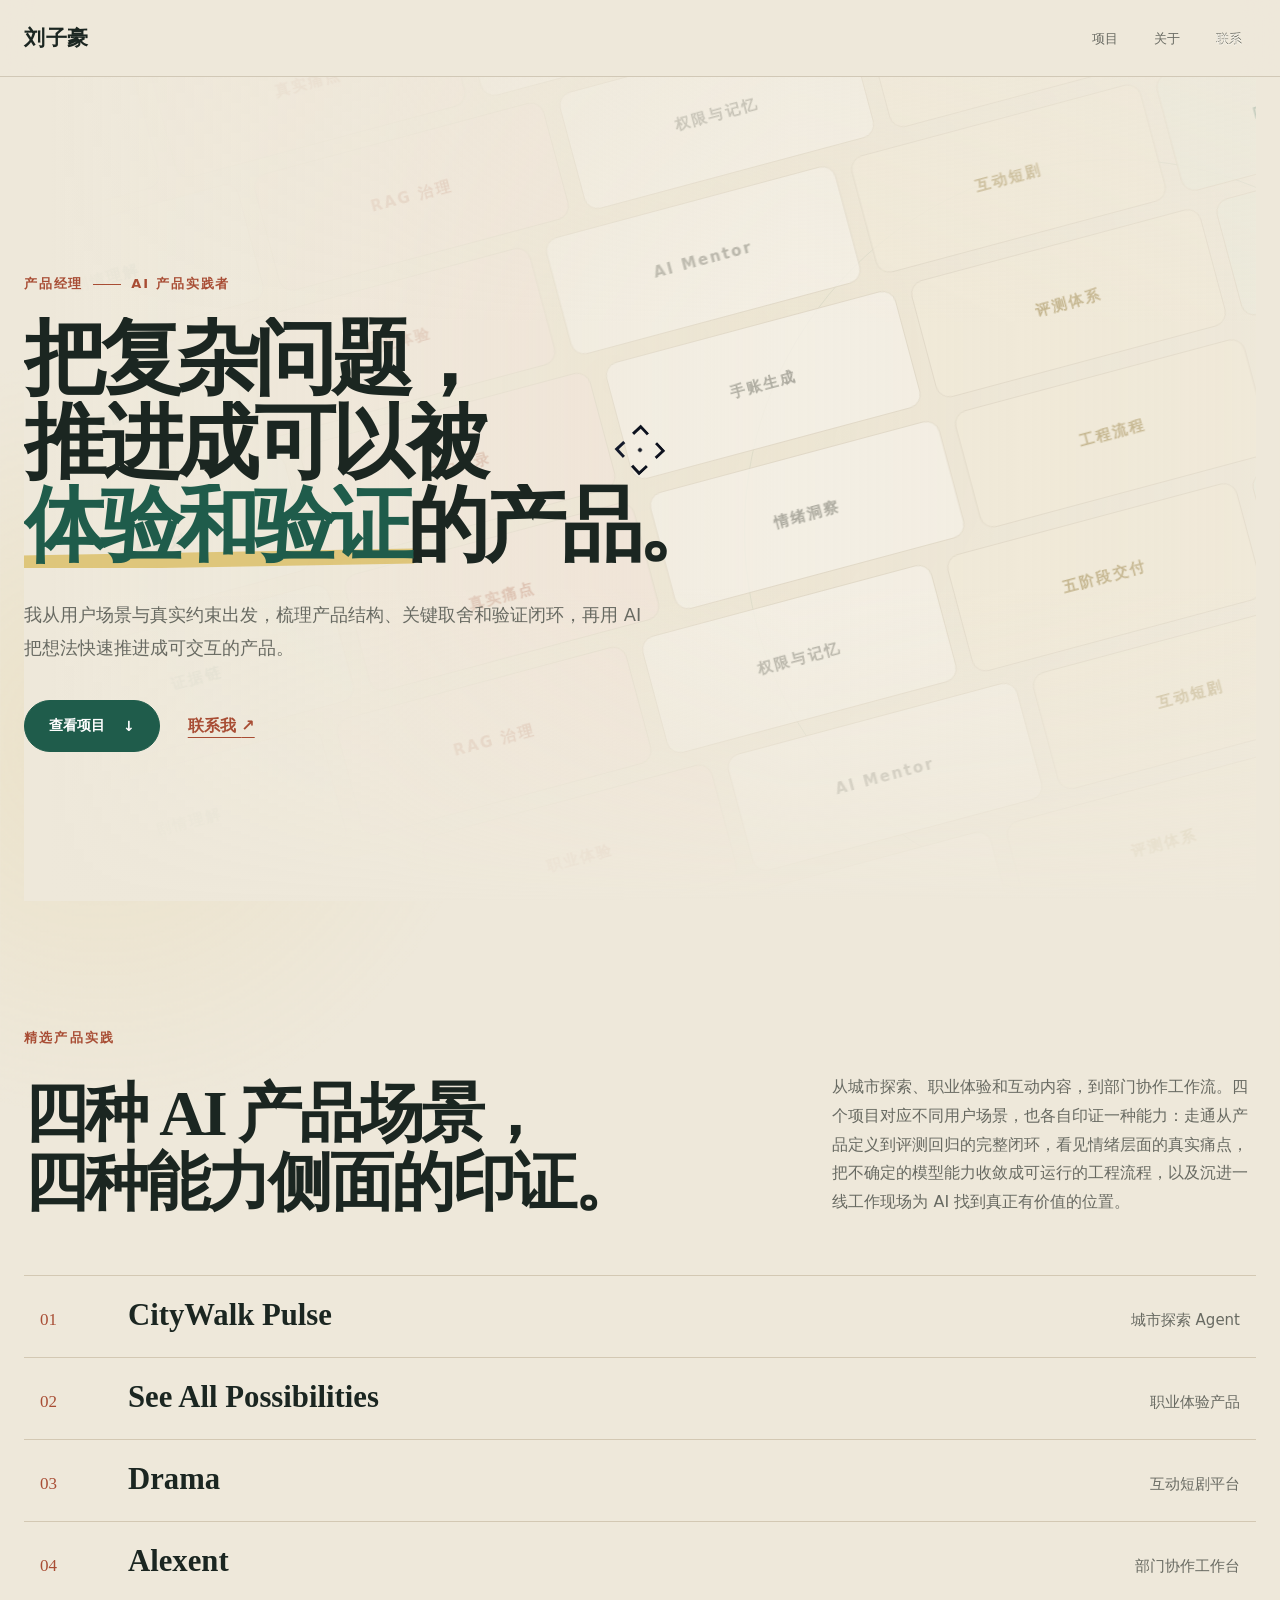
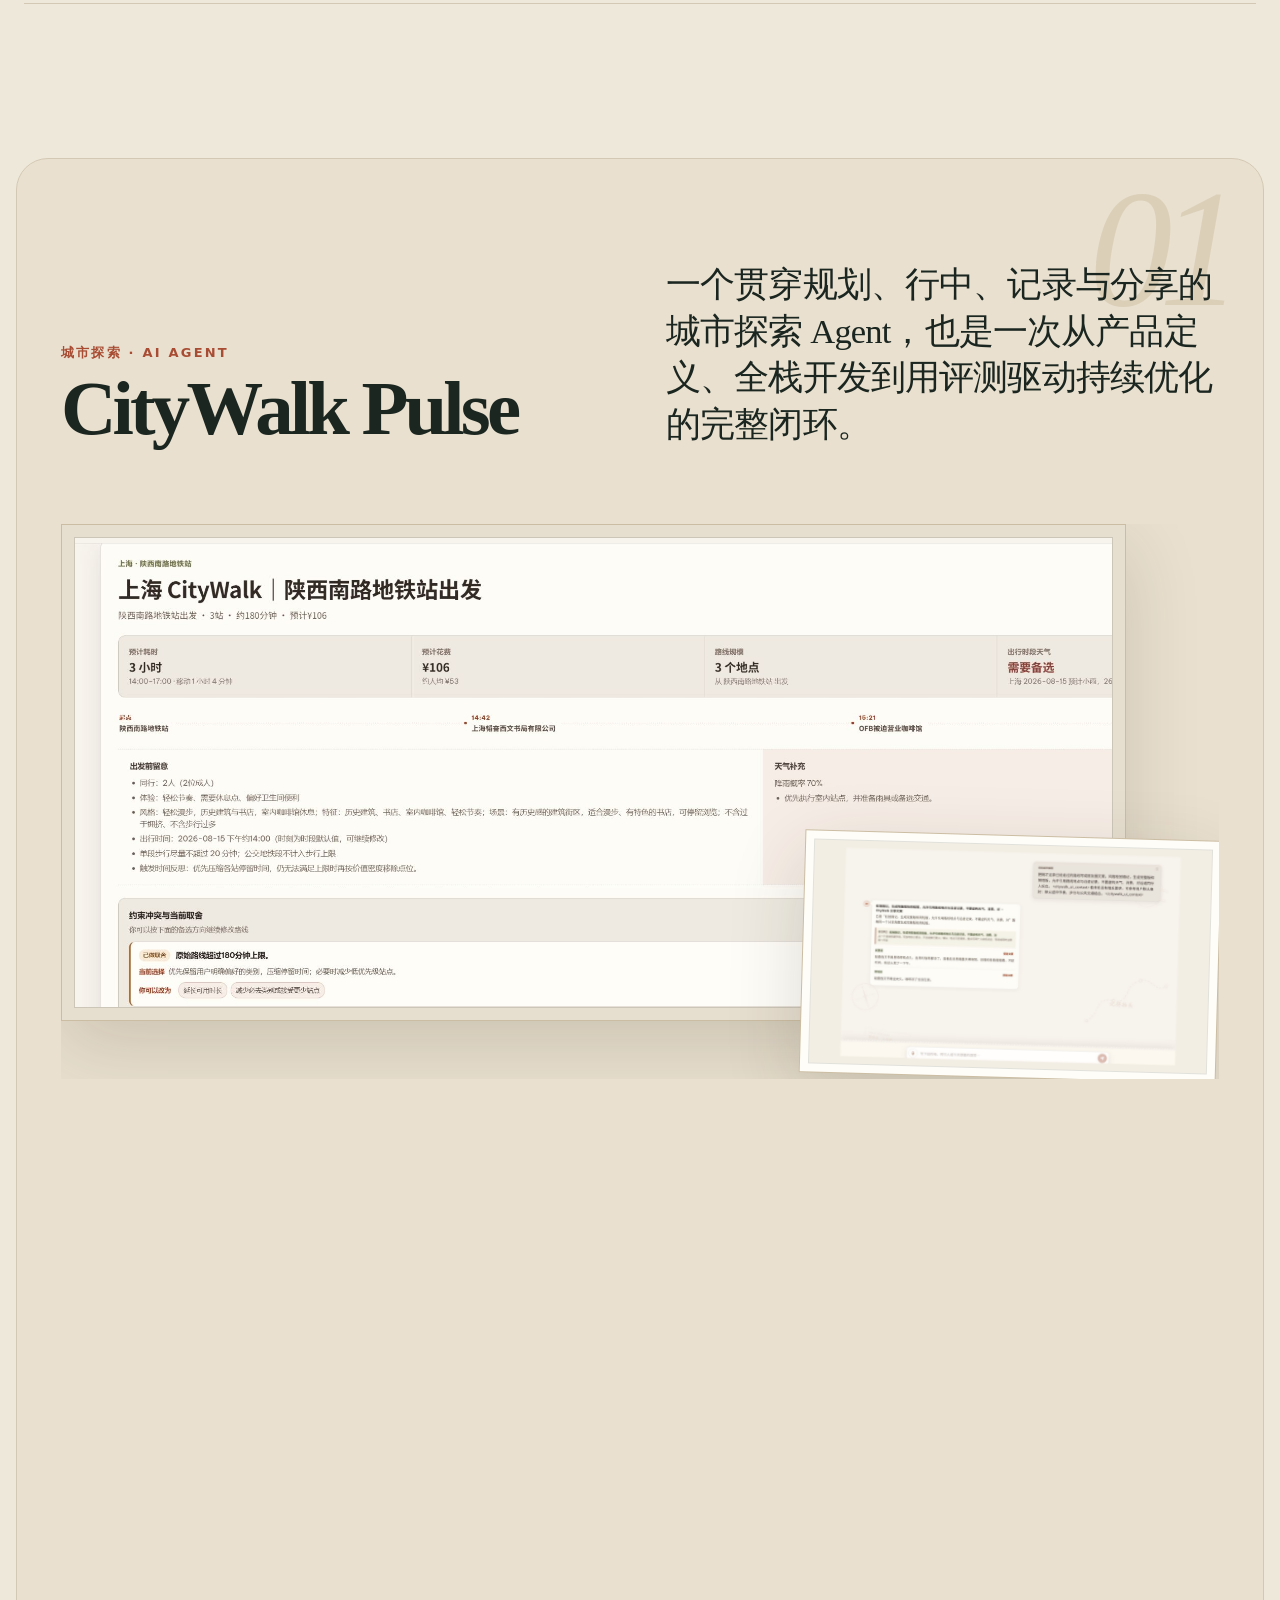
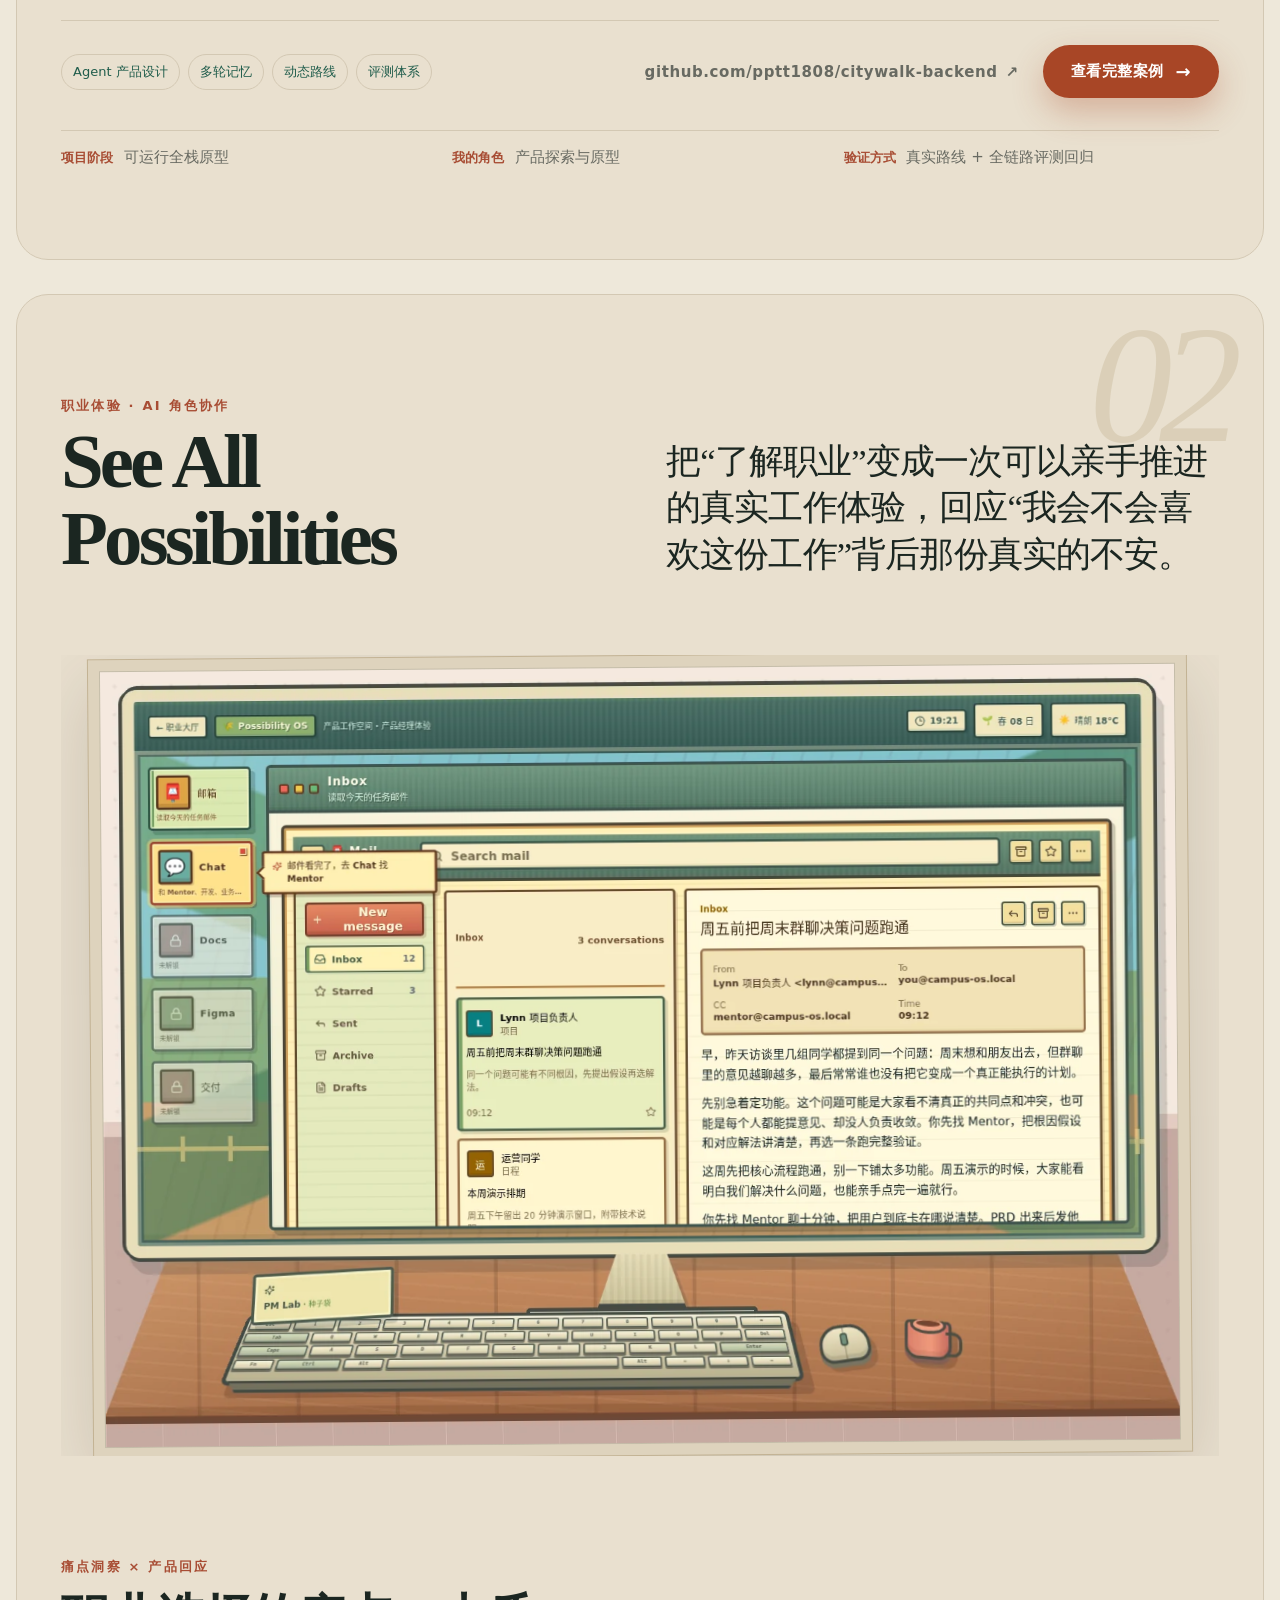
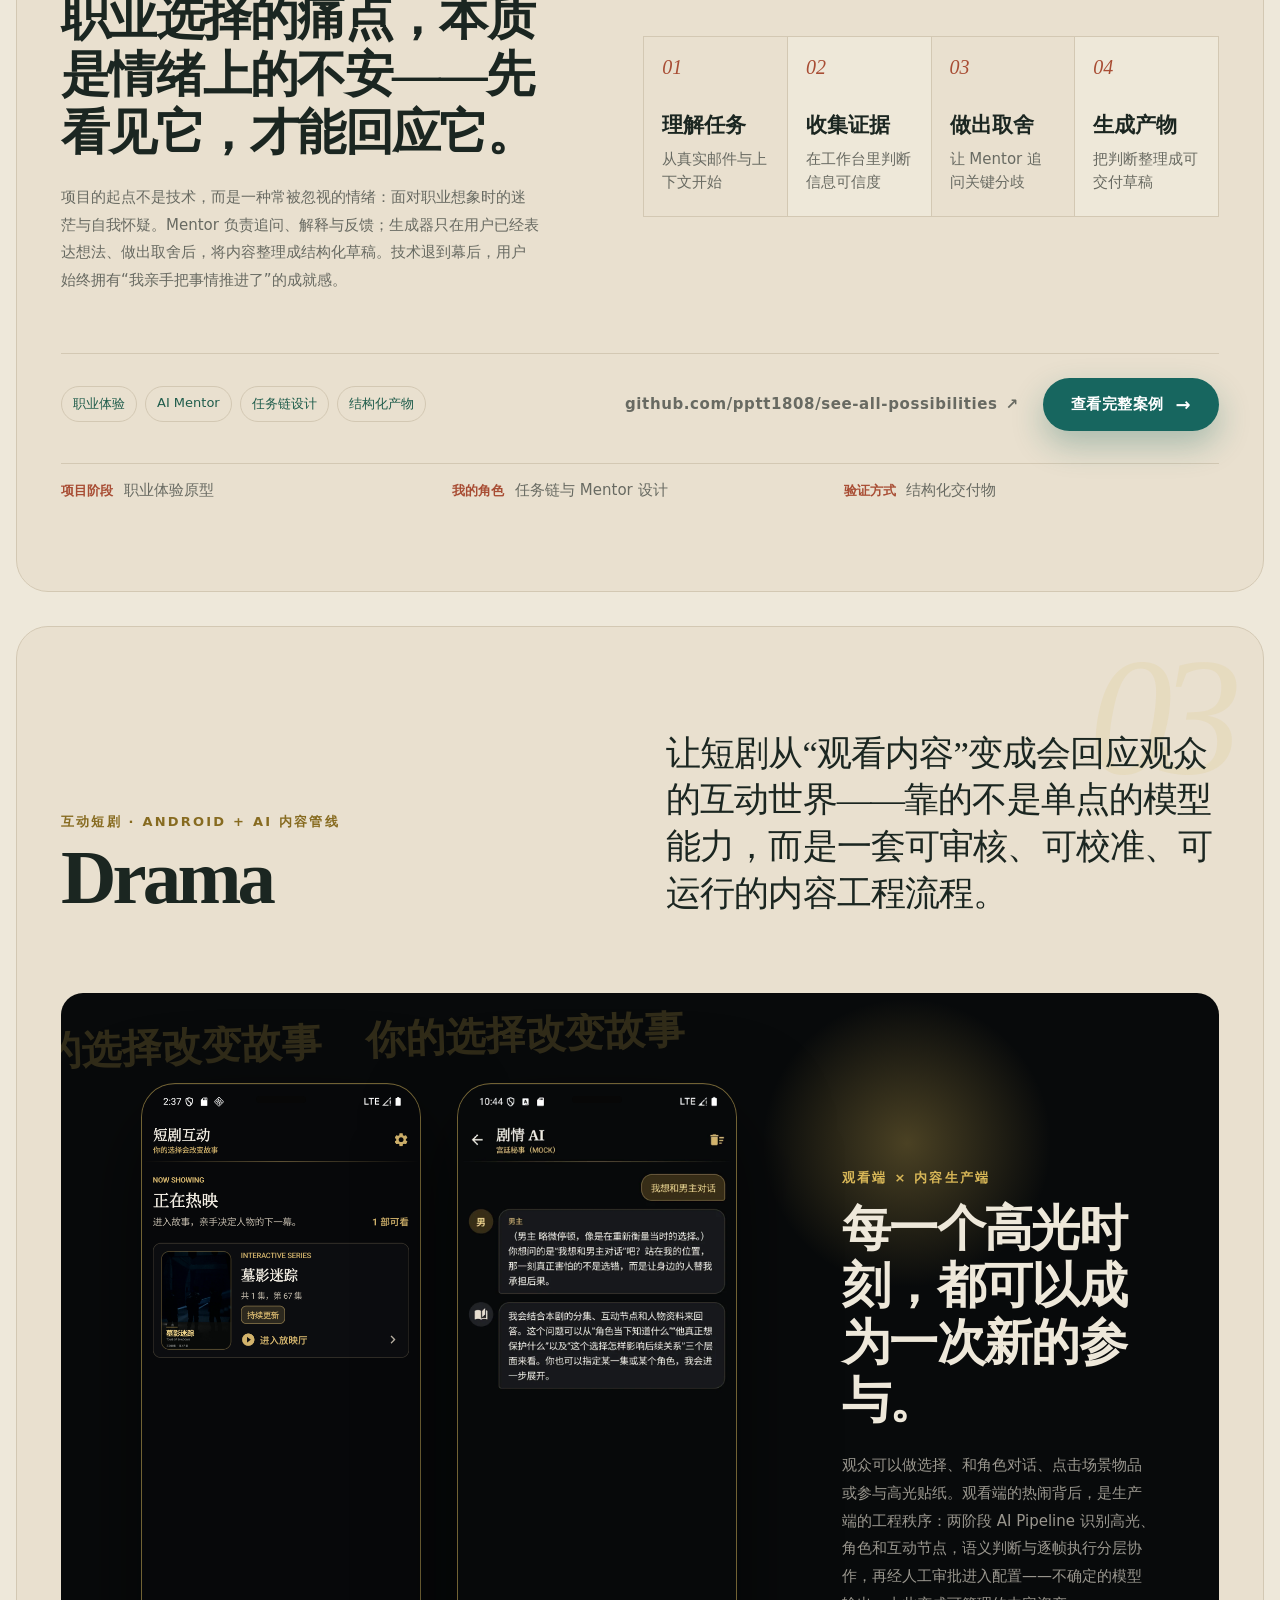
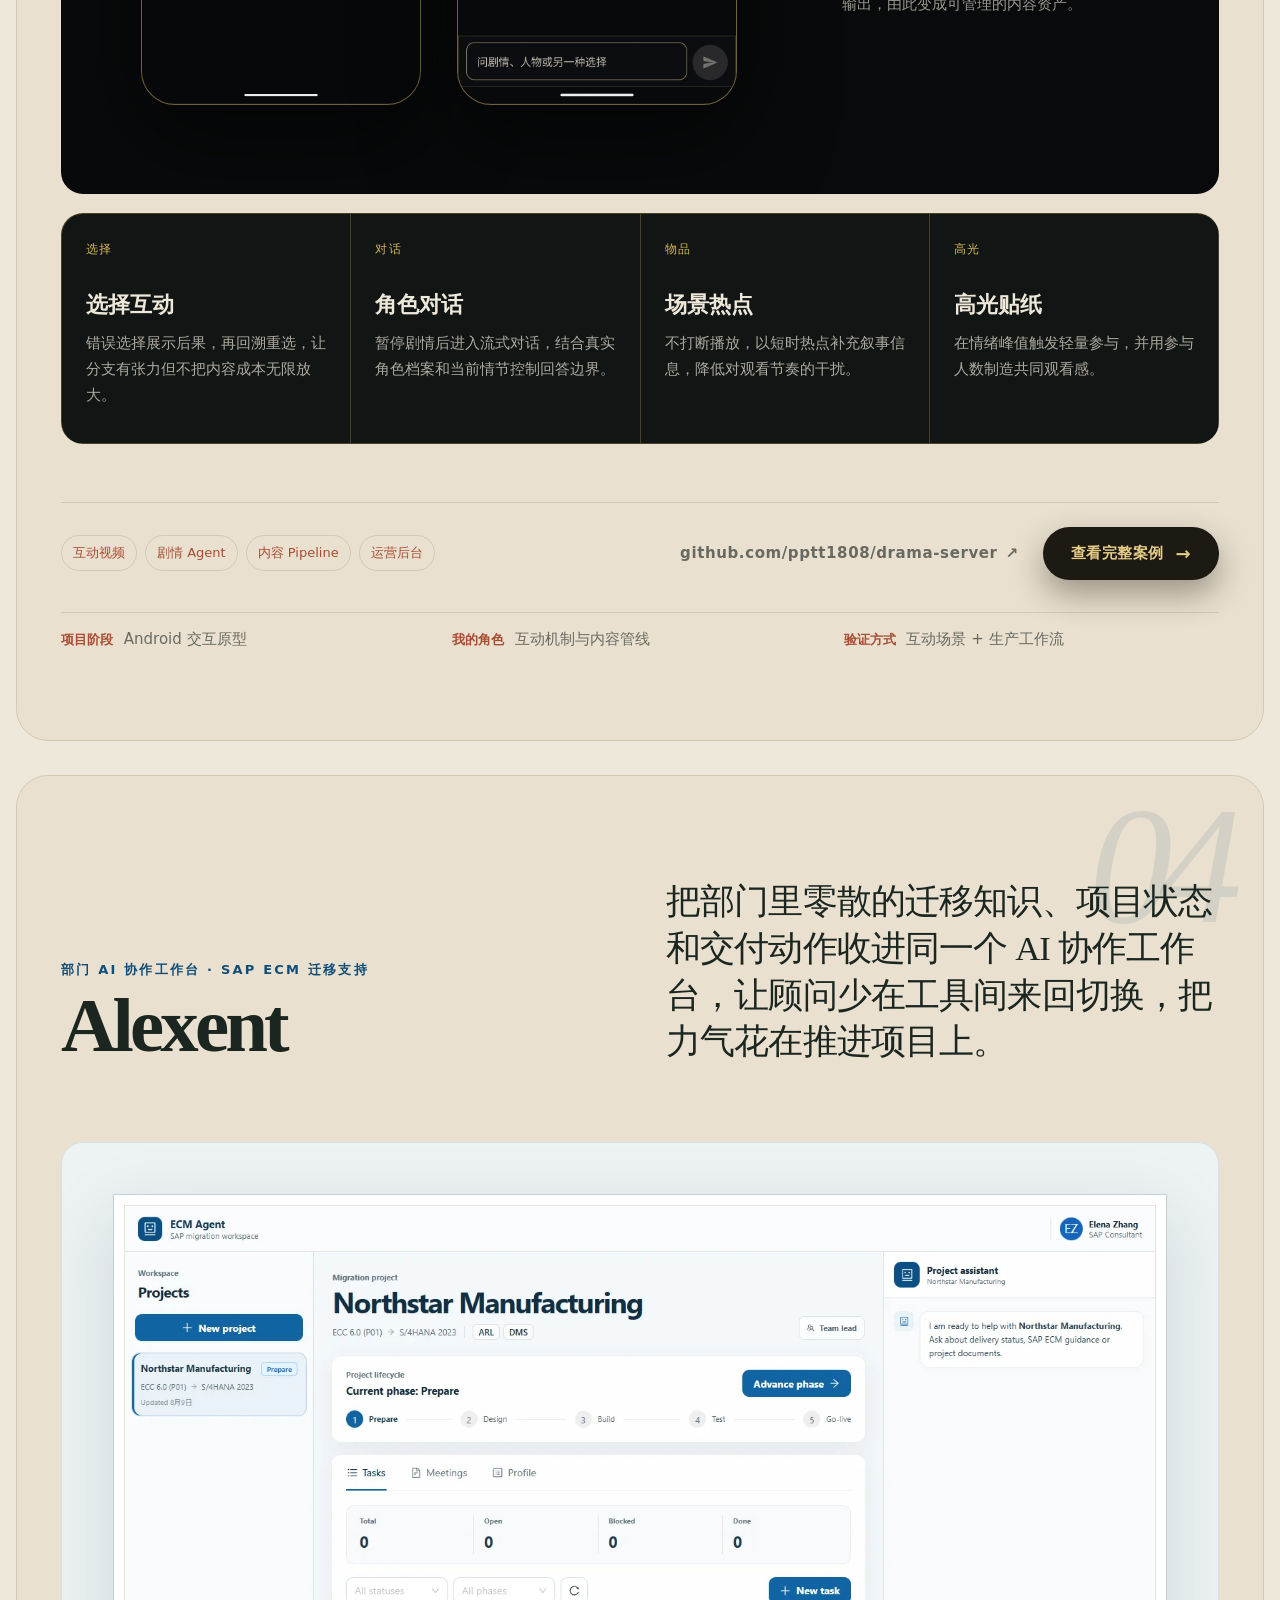
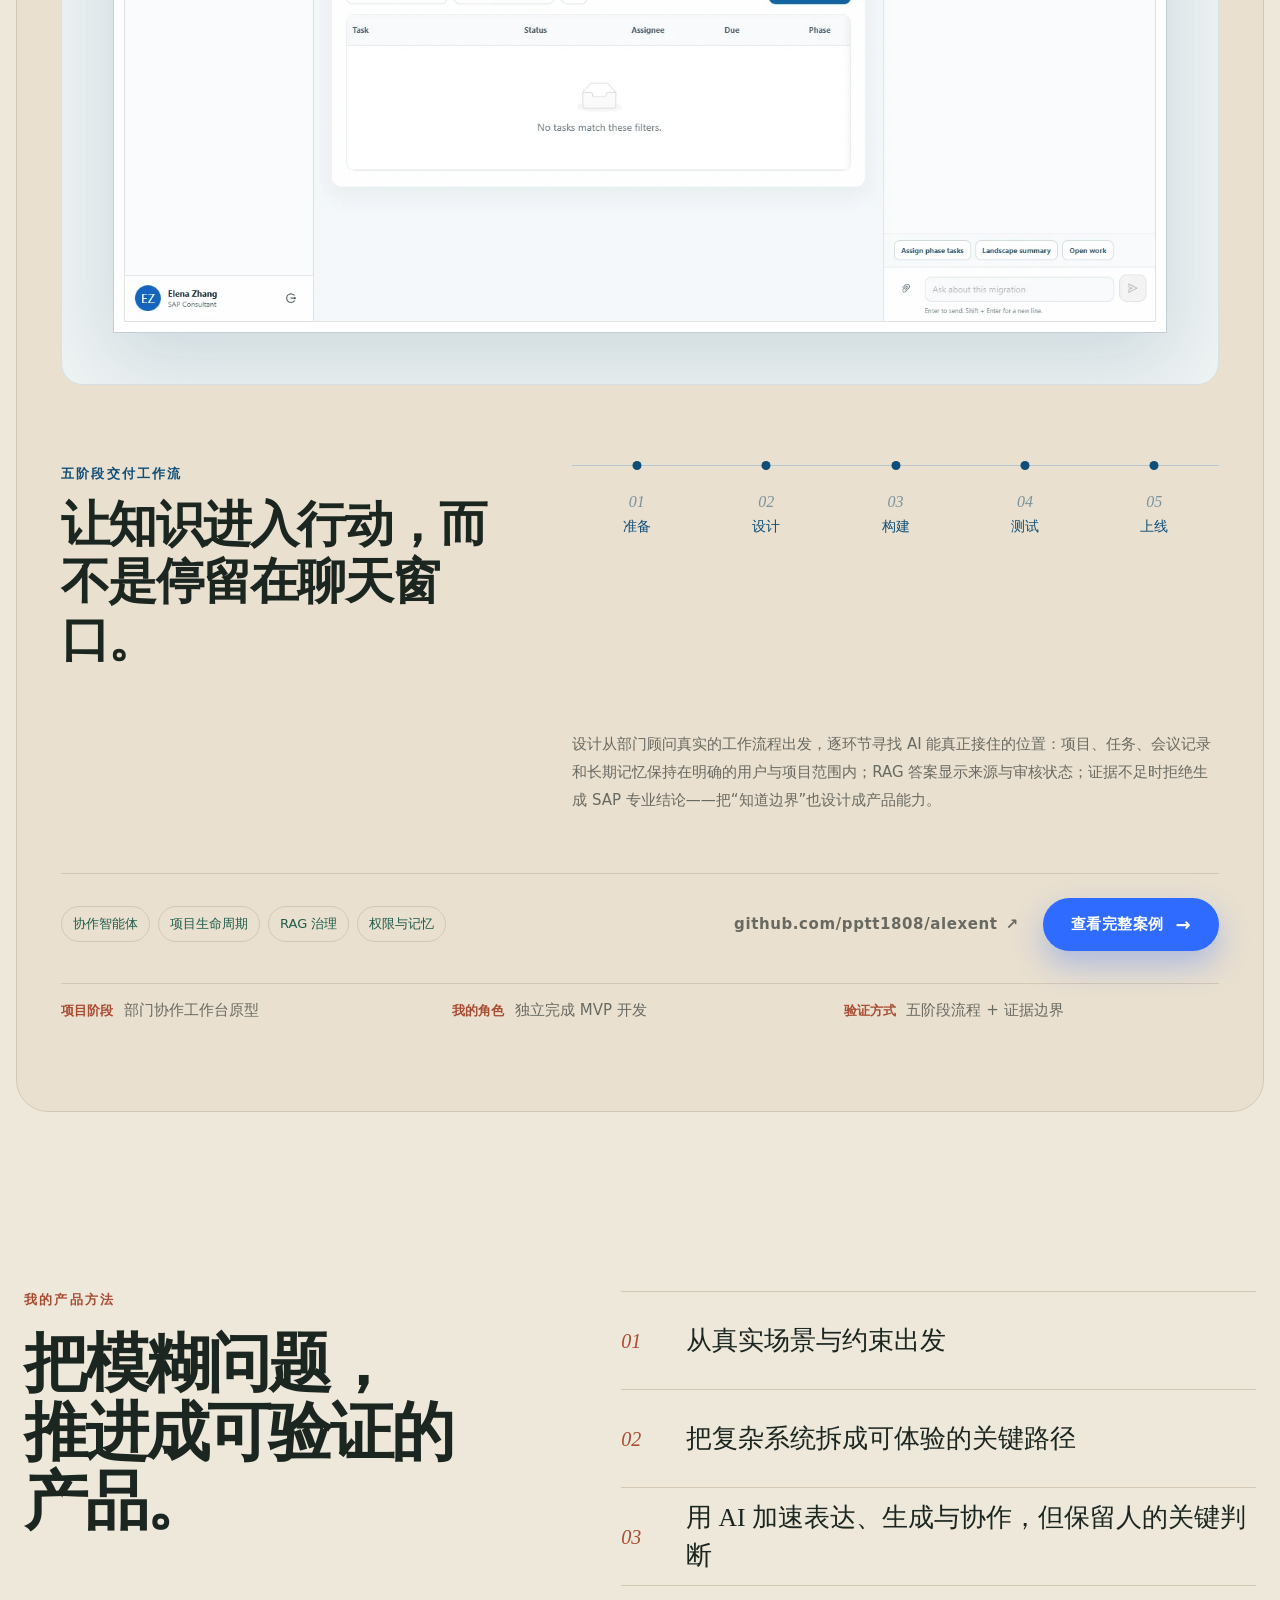
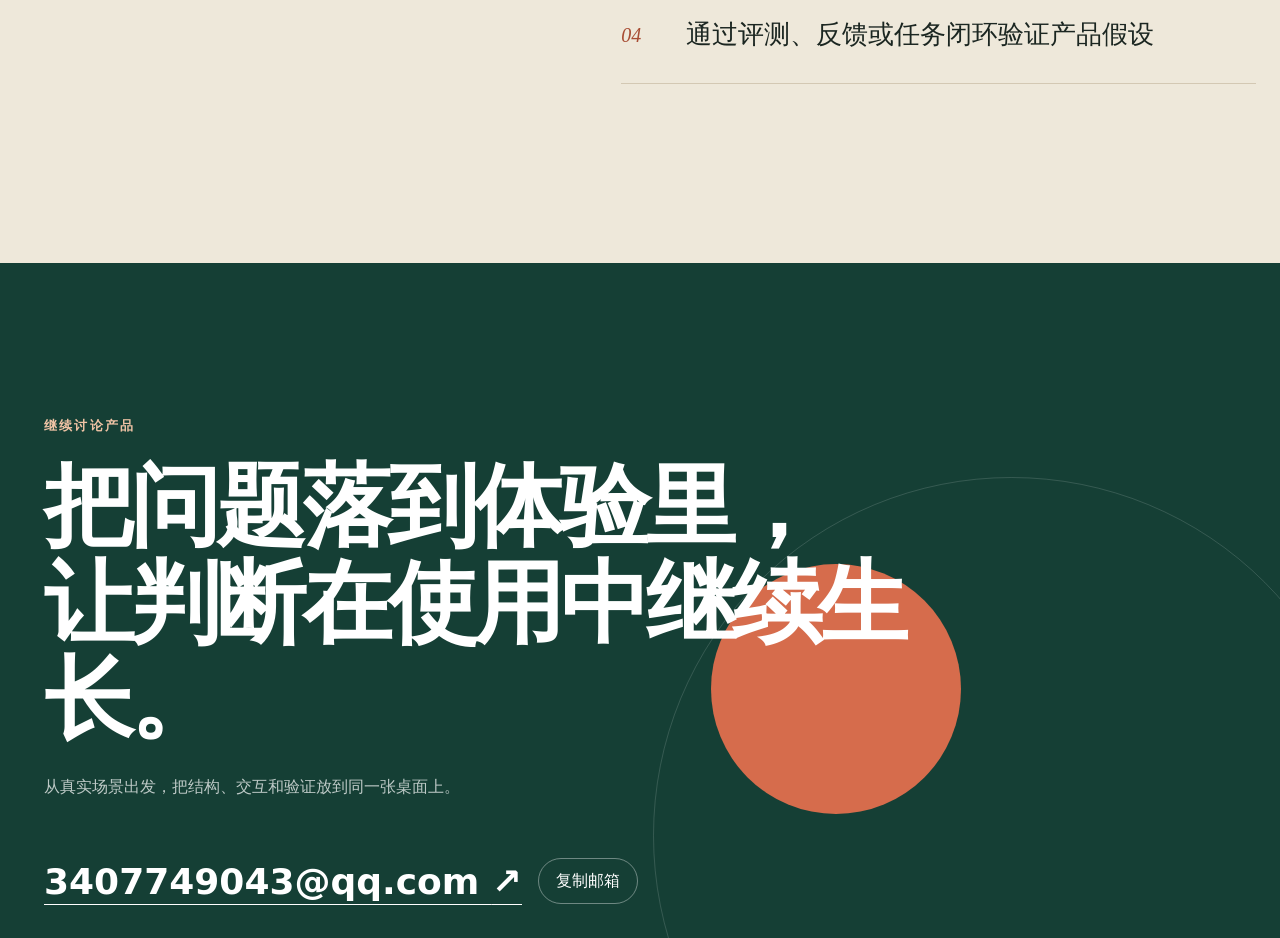
==== commit 5bbd531d: "Show full GitHub URLs and enlarge link text" ====
--- a/index.html
+++ b/index.html
@@ -6,7 +6,7 @@
   <meta name="description" content="刘子豪的产品经理作品集：AI 产品实践、真实产品界面与验证闭环。">
   <meta name="theme-color" content="#eee8da">
   <title>刘子豪｜产品经理作品集</title>
-  <link rel="stylesheet" href="styles.css?v=20261019-1">
+  <link rel="stylesheet" href="styles.css?v=20261019-2">
   <link rel="stylesheet" href="target-cursor.css">
   <link rel="stylesheet" href="gooey-nav.css">
   <script src="gsap.min.js" defer></script>
@@ -103,7 +103,7 @@
       <footer class="project-footer">
         <div class="project-tags"><span>Agent 产品设计</span><span>多轮记忆</span><span>动态路线</span><span>评测体系</span></div>
         <div class="project-footer-actions">
-          <a class="project-github" href="https://github.com/pptt1808/citywalk-backend" target="_blank" rel="noopener">GitHub <span aria-hidden="true">↗</span></a>
+          <a class="project-github" href="https://github.com/pptt1808/citywalk-backend" target="_blank" rel="noopener">github.com/pptt1808/citywalk-backend <span aria-hidden="true">↗</span></a>
           <a class="case-entry" href="citywalk.html">查看完整案例 <span aria-hidden="true">→</span></a>
         </div>
       </footer>
@@ -147,7 +147,7 @@
       <footer class="project-footer">
         <div class="project-tags"><span>职业体验</span><span>AI Mentor</span><span>任务链设计</span><span>结构化产物</span></div>
         <div class="project-footer-actions">
-          <a class="project-github" href="https://github.com/pptt1808/see-all-possibilities" target="_blank" rel="noopener">GitHub <span aria-hidden="true">↗</span></a>
+          <a class="project-github" href="https://github.com/pptt1808/see-all-possibilities" target="_blank" rel="noopener">github.com/pptt1808/see-all-possibilities <span aria-hidden="true">↗</span></a>
           <a class="case-entry" href="possibilities.html">查看完整案例 <span aria-hidden="true">→</span></a>
         </div>
       </footer>
@@ -195,7 +195,7 @@
       <footer class="project-footer">
         <div class="project-tags"><span>互动视频</span><span>剧情 Agent</span><span>内容 Pipeline</span><span>运营后台</span></div>
         <div class="project-footer-actions">
-          <a class="project-github" href="https://github.com/pptt1808/drama-server" target="_blank" rel="noopener">GitHub <span aria-hidden="true">↗</span></a>
+          <a class="project-github" href="https://github.com/pptt1808/drama-server" target="_blank" rel="noopener">github.com/pptt1808/drama-server <span aria-hidden="true">↗</span></a>
           <a class="case-entry" href="drama.html">查看完整案例 <span aria-hidden="true">→</span></a>
         </div>
       </footer>
@@ -236,7 +236,7 @@
       <footer class="project-footer">
         <div class="project-tags"><span>协作智能体</span><span>项目生命周期</span><span>RAG 治理</span><span>权限与记忆</span></div>
         <div class="project-footer-actions">
-          <a class="project-github" href="https://github.com/pptt1808/alexent" target="_blank" rel="noopener">GitHub <span aria-hidden="true">↗</span></a>
+          <a class="project-github" href="https://github.com/pptt1808/alexent" target="_blank" rel="noopener">github.com/pptt1808/alexent <span aria-hidden="true">↗</span></a>
           <a class="case-entry" href="alexent.html">查看完整案例 <span aria-hidden="true">→</span></a>
         </div>
       </footer>
--- a/styles.css
+++ b/styles.css
@@ -555,7 +555,7 @@
 .project-footer { display: flex; flex-wrap: wrap; align-items: center; justify-content: space-between; gap: 30px; margin-top: 58px; padding-top: 24px; border-top: 1px solid var(--line); }
 .project-footer p { margin: 0; color: var(--muted); font-size: 11px; }
 .project-footer-actions { display: flex; flex-wrap: wrap; align-items: center; gap: 24px; }
-.project-github { display: inline-flex; align-items: center; gap: 8px; color: var(--muted); font-size: 13px; font-weight: 800; letter-spacing: .04em; text-decoration: none; transition: color .2s ease, transform .2s var(--ease-out); }
+.project-github { display: inline-flex; align-items: center; gap: 8px; color: var(--muted); font-size: 15px; font-weight: 800; letter-spacing: .04em; text-decoration: none; word-break: break-all; transition: color .2s ease, transform .2s var(--ease-out); }
 .project-github span { font-size: 15px; }
 .project-github:hover { color: var(--ink); transform: translateY(-2px); }
 .project--drama .project-github:hover { color: #876b20; }
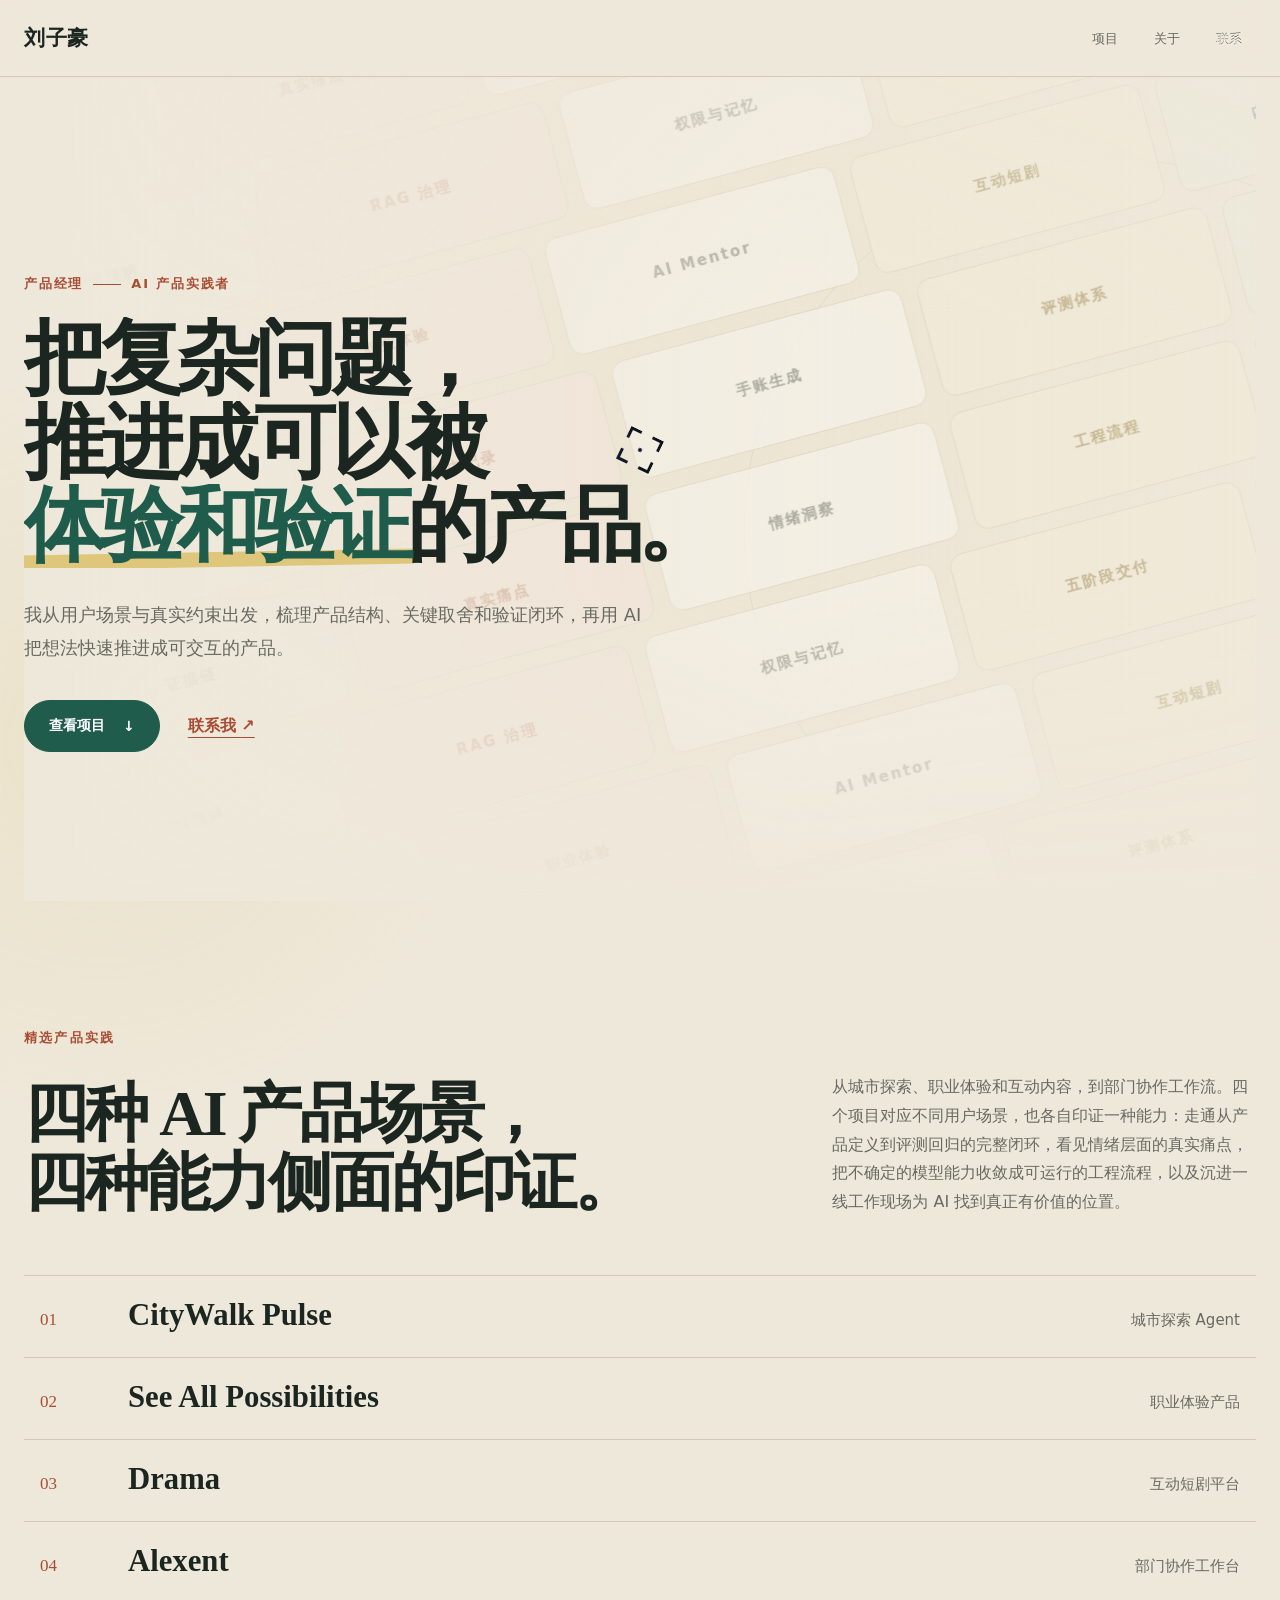
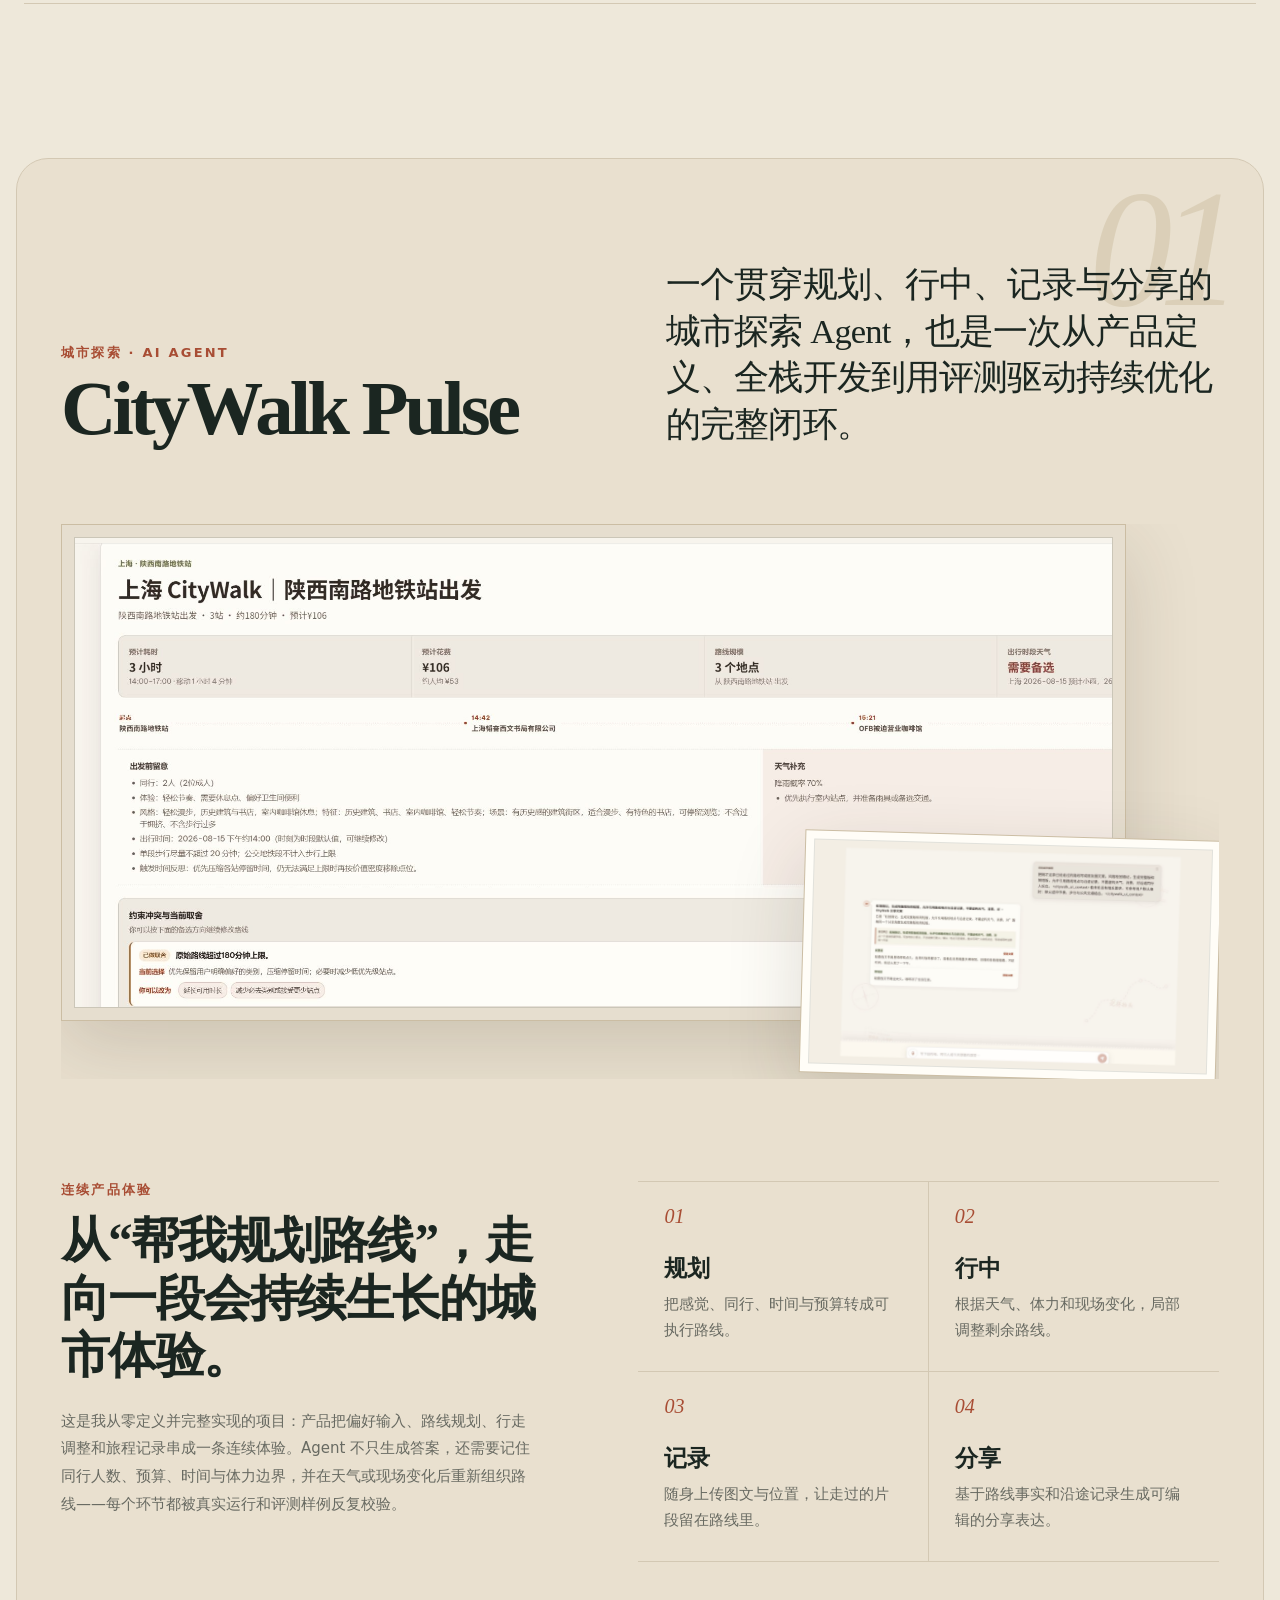
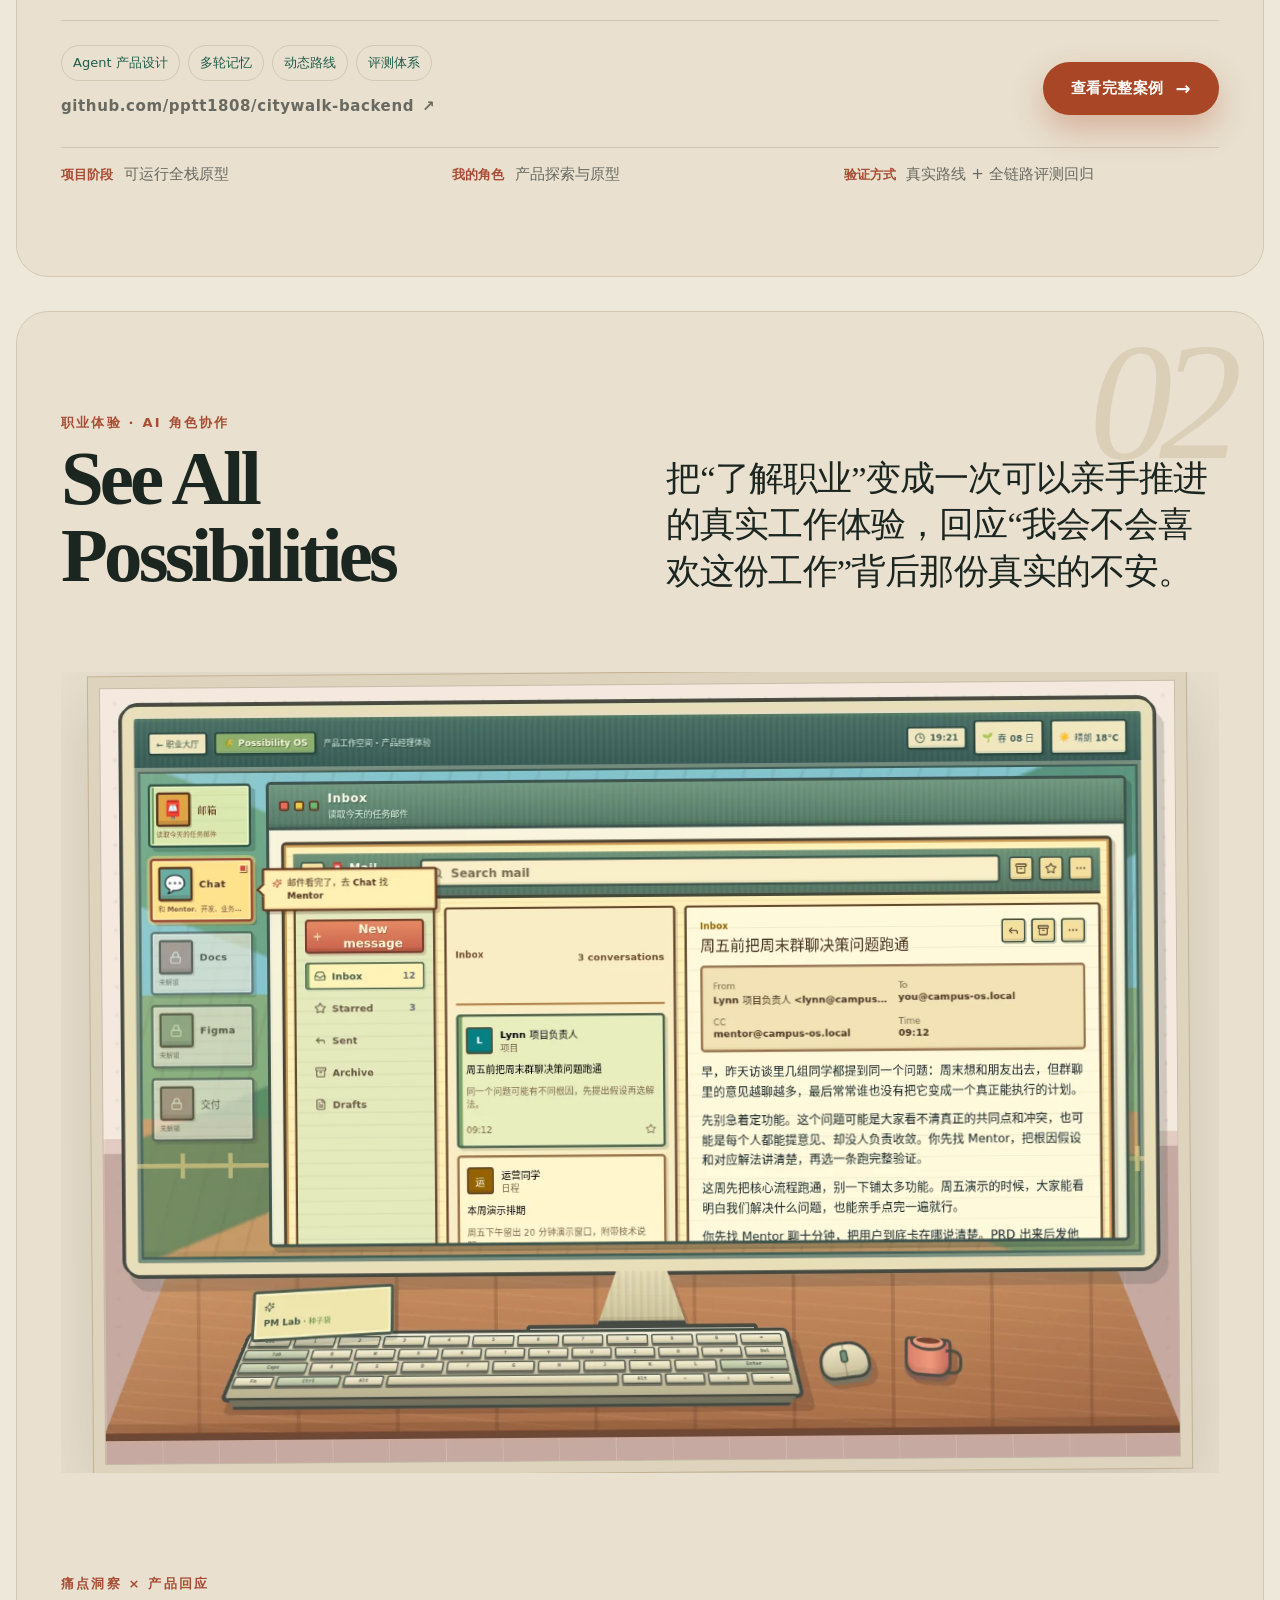
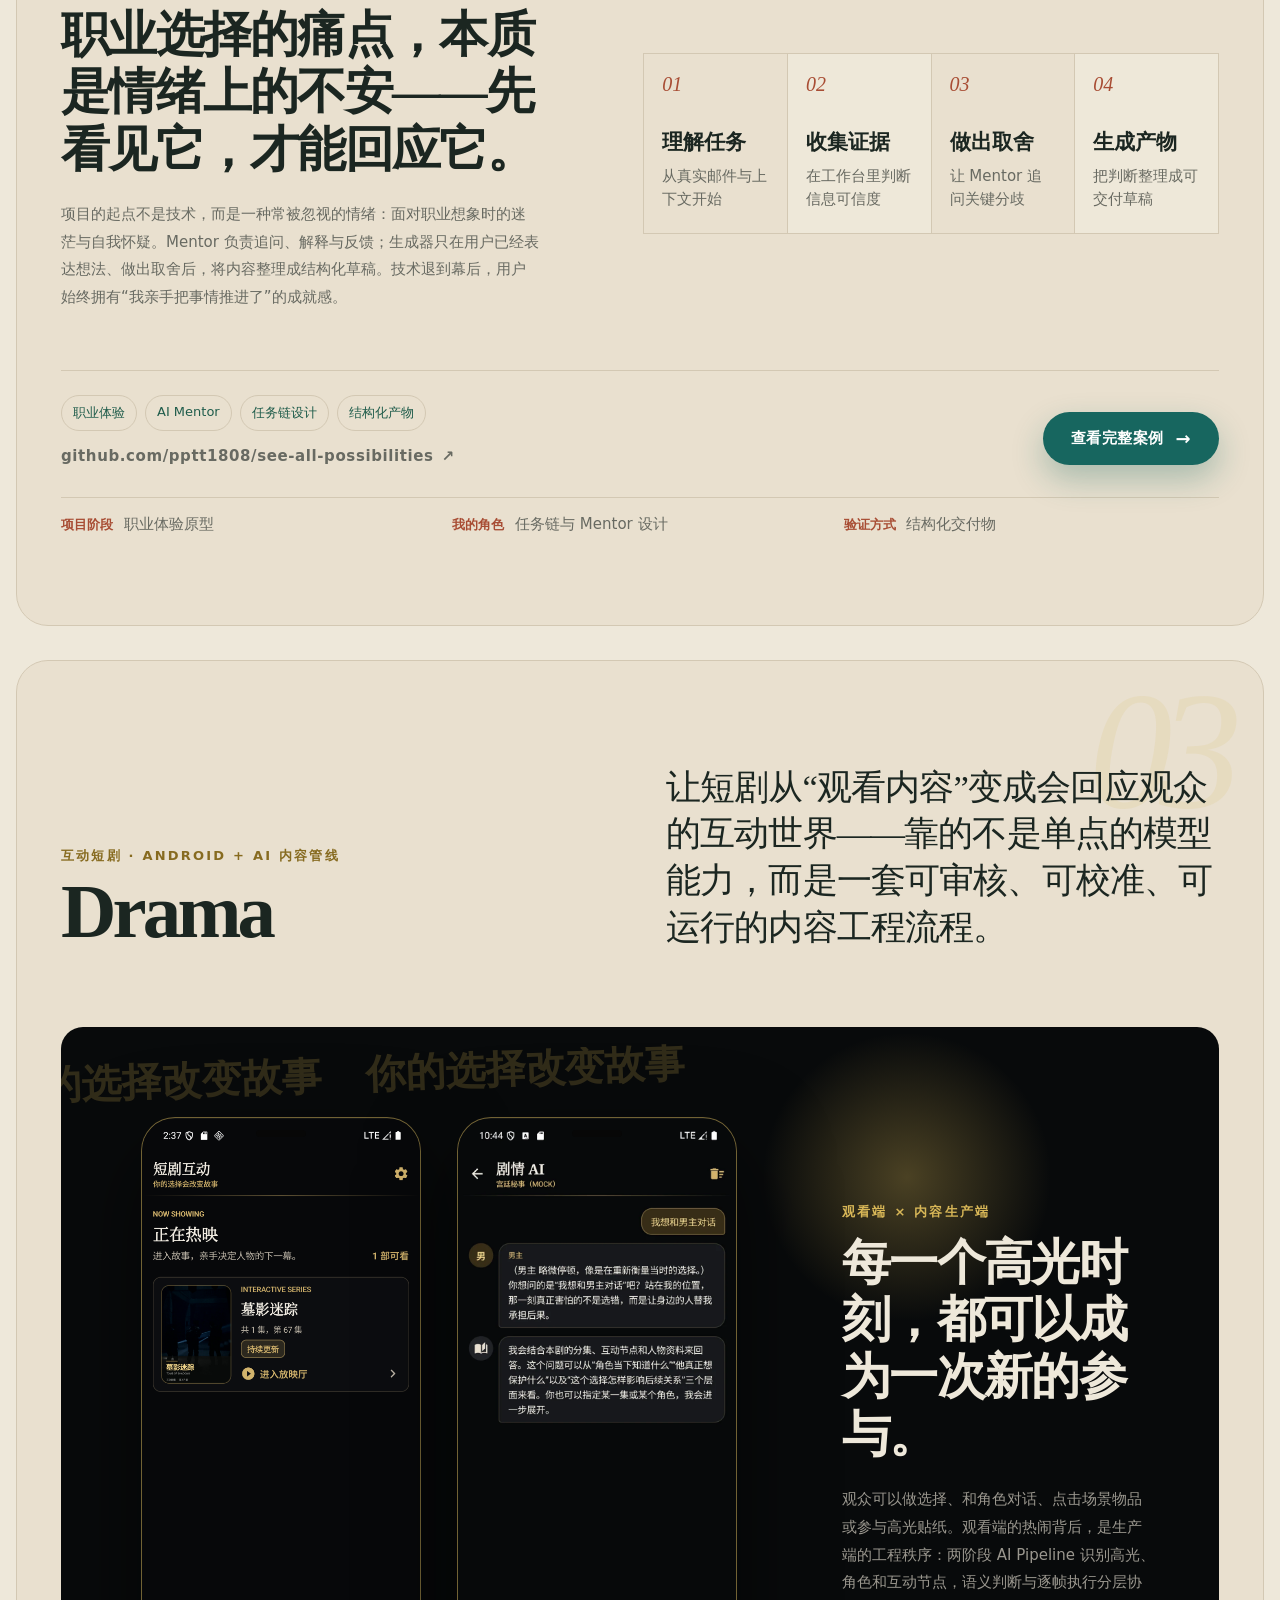
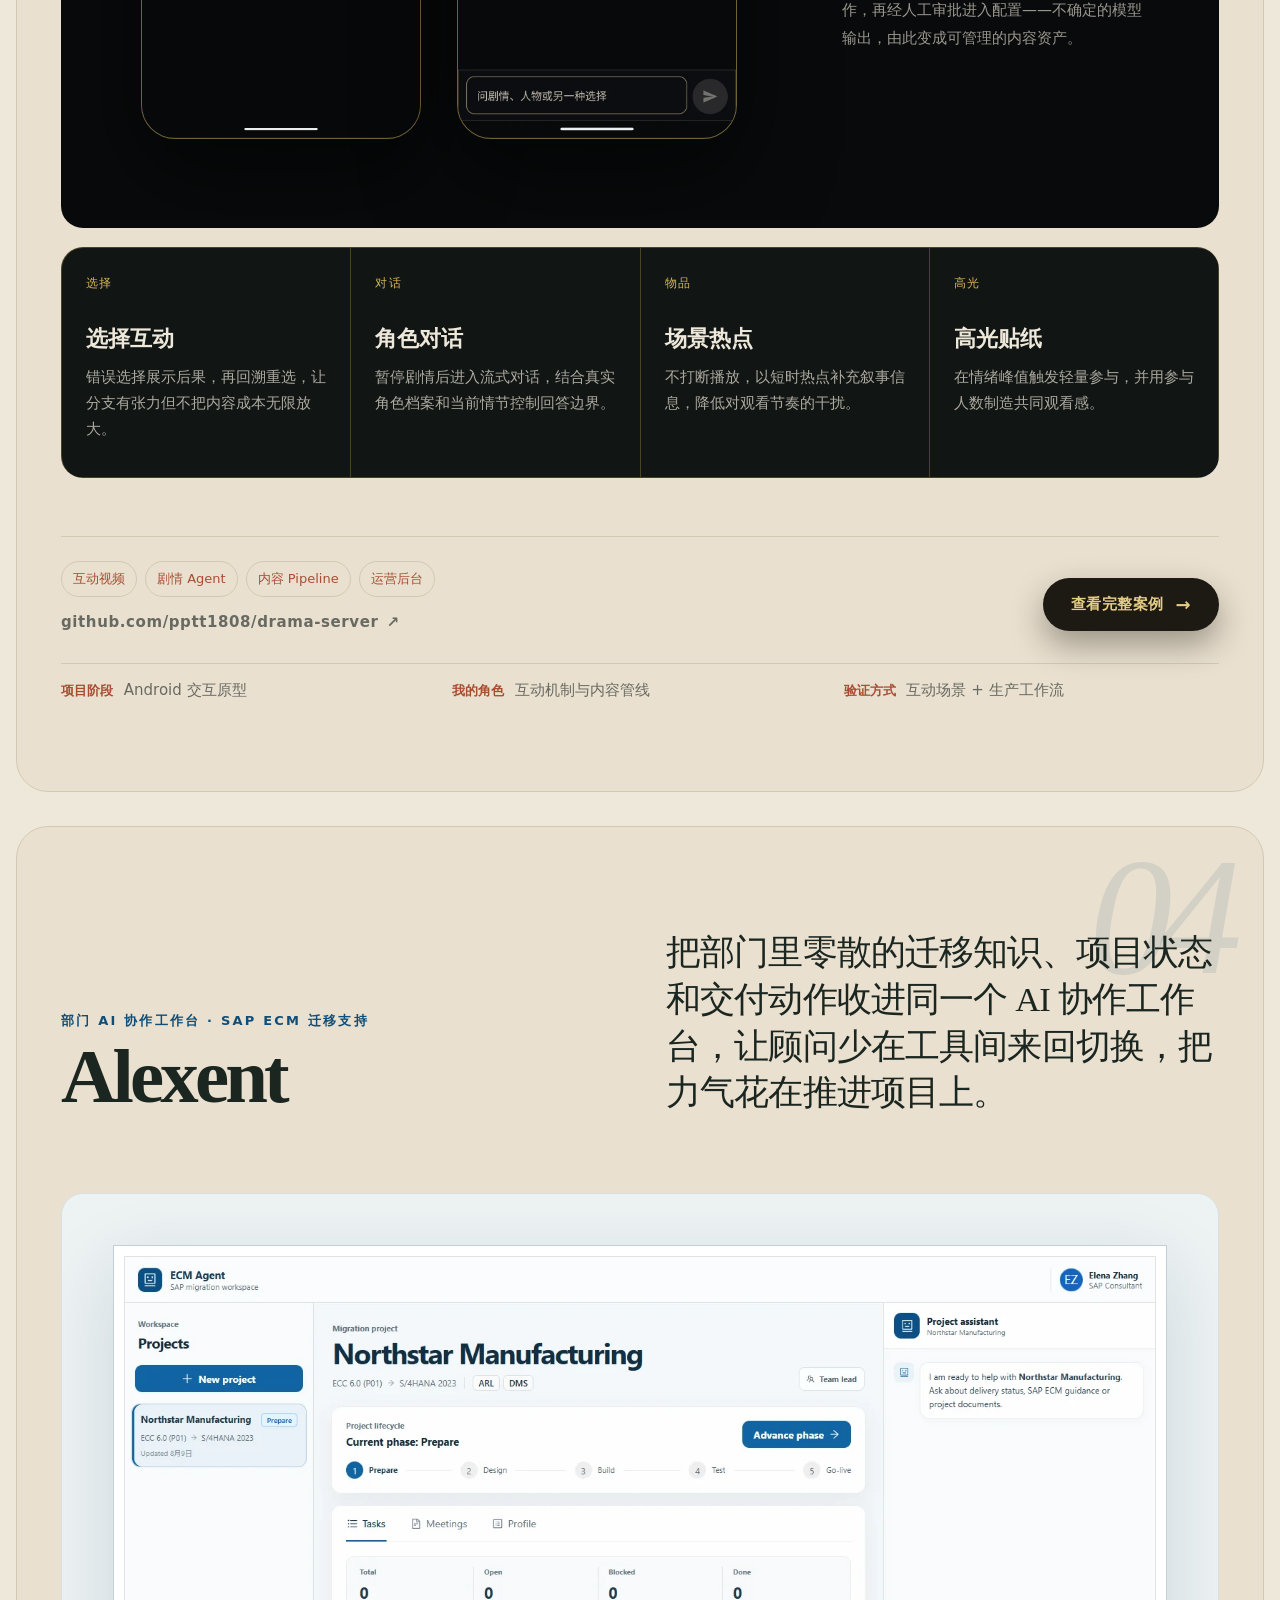
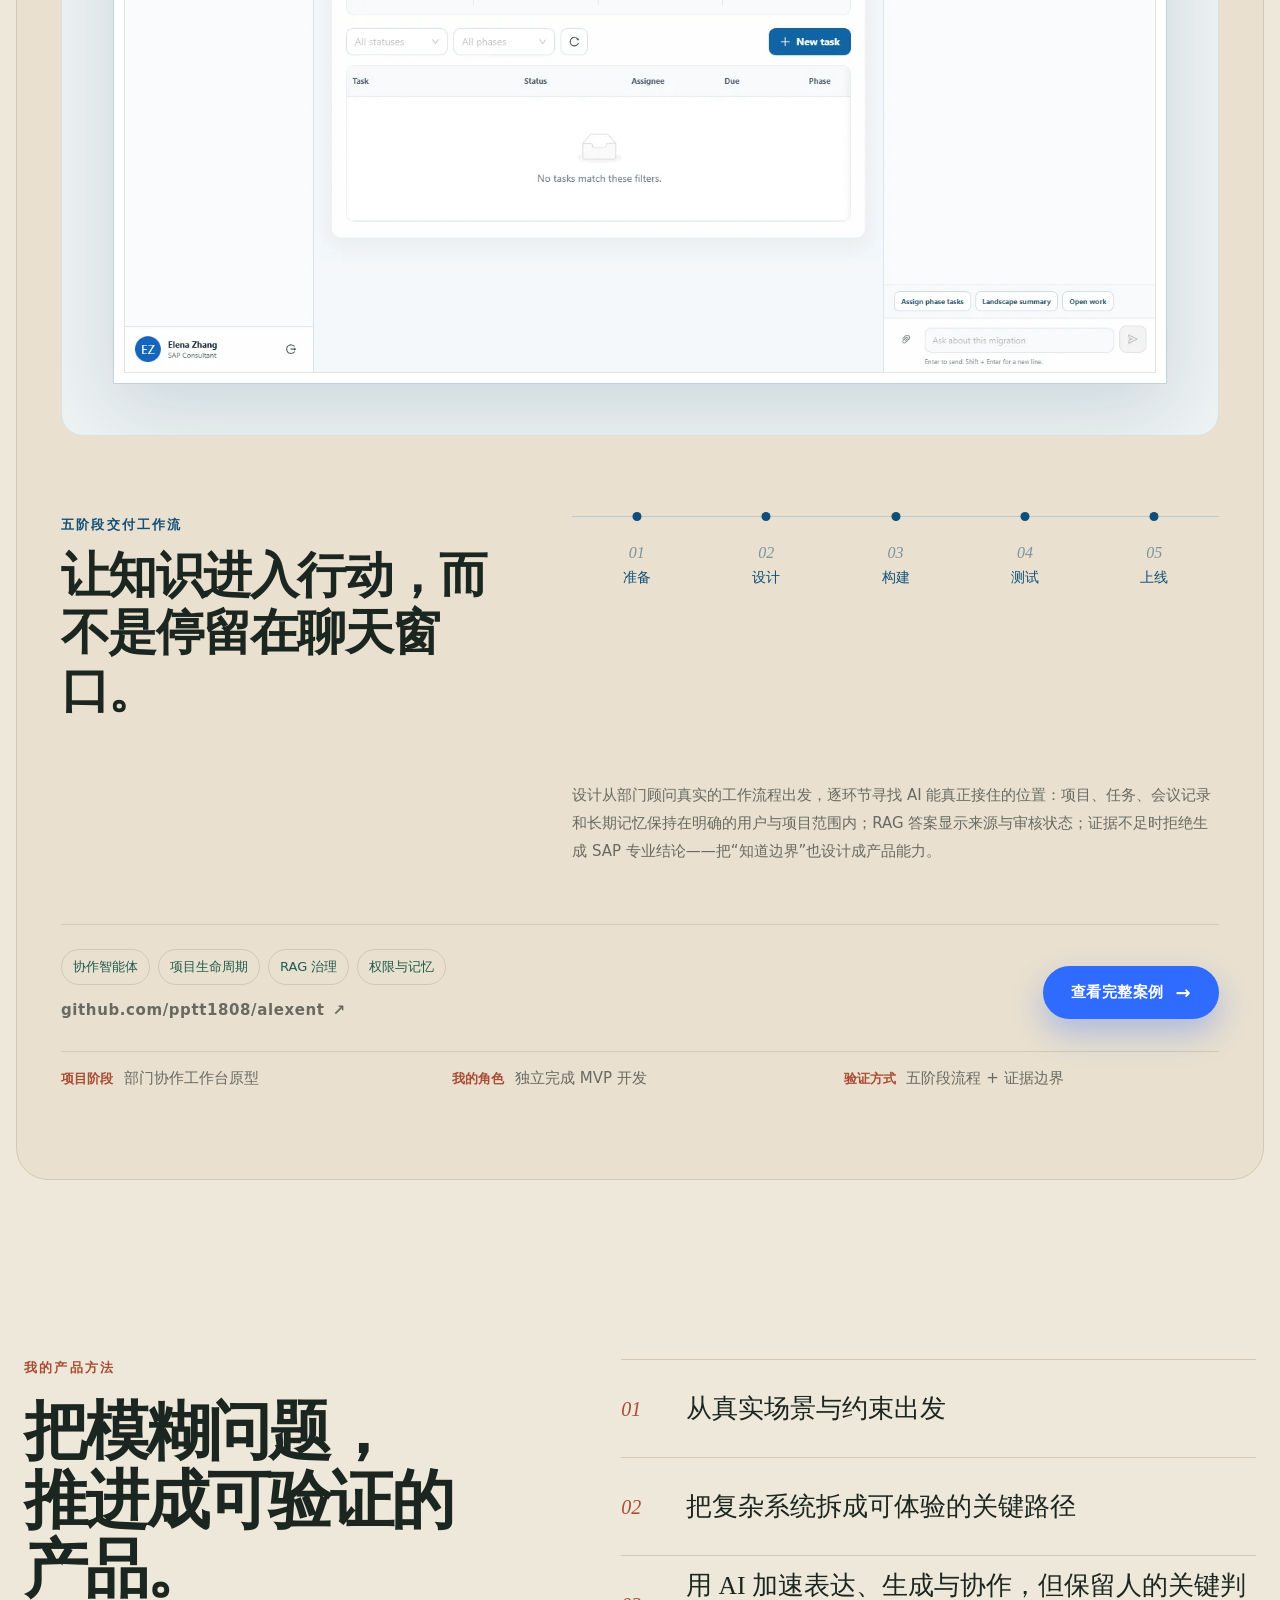
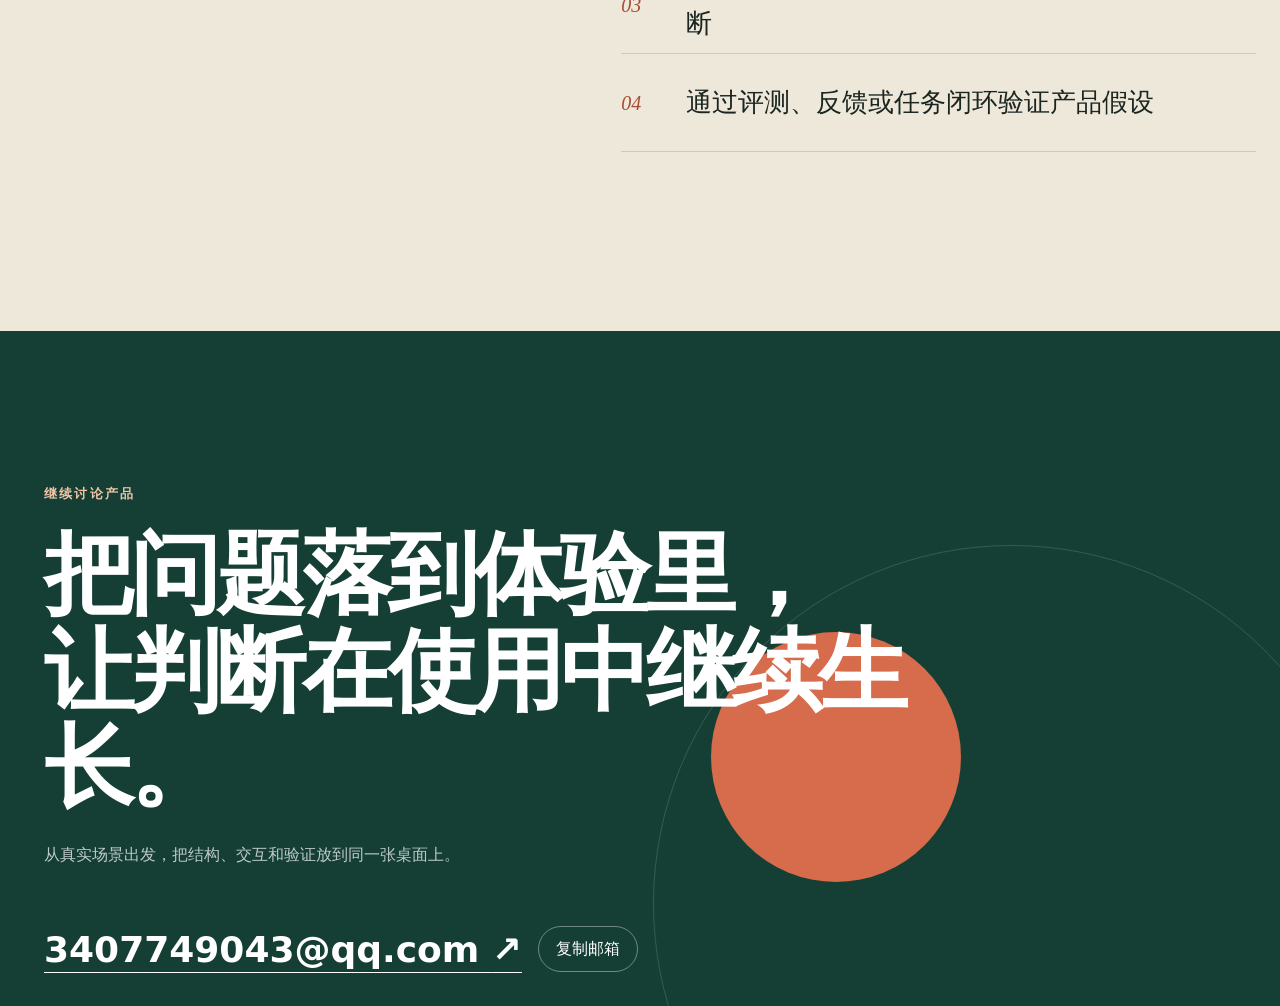
==== commit 79d279b6: "Refine project footer layout: GitHub URL left, case button right" ====
--- a/index.html
+++ b/index.html
@@ -6,7 +6,7 @@
   <meta name="description" content="刘子豪的产品经理作品集：AI 产品实践、真实产品界面与验证闭环。">
   <meta name="theme-color" content="#eee8da">
   <title>刘子豪｜产品经理作品集</title>
-  <link rel="stylesheet" href="styles.css?v=20261019-2">
+  <link rel="stylesheet" href="styles.css?v=20261019-3">
   <link rel="stylesheet" href="target-cursor.css">
   <link rel="stylesheet" href="gooey-nav.css">
   <script src="gsap.min.js" defer></script>
@@ -101,11 +101,11 @@
       </div>
 
       <footer class="project-footer">
-        <div class="project-tags"><span>Agent 产品设计</span><span>多轮记忆</span><span>动态路线</span><span>评测体系</span></div>
-        <div class="project-footer-actions">
+        <div class="project-footer-left">
+          <div class="project-tags"><span>Agent 产品设计</span><span>多轮记忆</span><span>动态路线</span><span>评测体系</span></div>
           <a class="project-github" href="https://github.com/pptt1808/citywalk-backend" target="_blank" rel="noopener">github.com/pptt1808/citywalk-backend <span aria-hidden="true">↗</span></a>
-          <a class="case-entry" href="citywalk.html">查看完整案例 <span aria-hidden="true">→</span></a>
-        </div>
+        </div>
+        <a class="case-entry" href="citywalk.html">查看完整案例 <span aria-hidden="true">→</span></a>
       </footer>
       <div class="project-meta" aria-label="CityWalk 项目摘要">
         <span data-meta-stage><b>项目阶段</b> 可运行全栈原型</span>
@@ -145,11 +145,11 @@
       </div>
 
       <footer class="project-footer">
-        <div class="project-tags"><span>职业体验</span><span>AI Mentor</span><span>任务链设计</span><span>结构化产物</span></div>
-        <div class="project-footer-actions">
+        <div class="project-footer-left">
+          <div class="project-tags"><span>职业体验</span><span>AI Mentor</span><span>任务链设计</span><span>结构化产物</span></div>
           <a class="project-github" href="https://github.com/pptt1808/see-all-possibilities" target="_blank" rel="noopener">github.com/pptt1808/see-all-possibilities <span aria-hidden="true">↗</span></a>
-          <a class="case-entry" href="possibilities.html">查看完整案例 <span aria-hidden="true">→</span></a>
-        </div>
+        </div>
+        <a class="case-entry" href="possibilities.html">查看完整案例 <span aria-hidden="true">→</span></a>
       </footer>
       <div class="project-meta" aria-label="See All Possibilities 项目摘要">
         <span data-meta-stage><b>项目阶段</b> 职业体验原型</span>
@@ -193,11 +193,11 @@
       </div>
 
       <footer class="project-footer">
-        <div class="project-tags"><span>互动视频</span><span>剧情 Agent</span><span>内容 Pipeline</span><span>运营后台</span></div>
-        <div class="project-footer-actions">
+        <div class="project-footer-left">
+          <div class="project-tags"><span>互动视频</span><span>剧情 Agent</span><span>内容 Pipeline</span><span>运营后台</span></div>
           <a class="project-github" href="https://github.com/pptt1808/drama-server" target="_blank" rel="noopener">github.com/pptt1808/drama-server <span aria-hidden="true">↗</span></a>
-          <a class="case-entry" href="drama.html">查看完整案例 <span aria-hidden="true">→</span></a>
-        </div>
+        </div>
+        <a class="case-entry" href="drama.html">查看完整案例 <span aria-hidden="true">→</span></a>
       </footer>
       <div class="project-meta" aria-label="Drama 项目摘要">
         <span data-meta-stage><b>项目阶段</b> Android 交互原型</span>
@@ -234,11 +234,11 @@
       </div>
 
       <footer class="project-footer">
-        <div class="project-tags"><span>协作智能体</span><span>项目生命周期</span><span>RAG 治理</span><span>权限与记忆</span></div>
-        <div class="project-footer-actions">
+        <div class="project-footer-left">
+          <div class="project-tags"><span>协作智能体</span><span>项目生命周期</span><span>RAG 治理</span><span>权限与记忆</span></div>
           <a class="project-github" href="https://github.com/pptt1808/alexent" target="_blank" rel="noopener">github.com/pptt1808/alexent <span aria-hidden="true">↗</span></a>
-          <a class="case-entry" href="alexent.html">查看完整案例 <span aria-hidden="true">→</span></a>
-        </div>
+        </div>
+        <a class="case-entry" href="alexent.html">查看完整案例 <span aria-hidden="true">→</span></a>
       </footer>
       <div class="project-meta" aria-label="Alexent 项目摘要">
         <span data-meta-stage><b>项目阶段</b> 部门协作工作台原型</span>
--- a/styles.css
+++ b/styles.css
@@ -552,9 +552,10 @@
 .capability-grid h4 { margin: 26px 0 8px; font-family: var(--serif); font-size: 23px; }
 .capability-grid p { margin: 0; color: var(--muted); font-size: 15px; line-height: 1.7; }
 
-.project-footer { display: flex; flex-wrap: wrap; align-items: center; justify-content: space-between; gap: 30px; margin-top: 58px; padding-top: 24px; border-top: 1px solid var(--line); }
+.project-footer { display: flex; flex-wrap: wrap; align-items: flex-end; justify-content: space-between; gap: 30px; margin-top: 58px; padding-top: 24px; border-top: 1px solid var(--line); }
 .project-footer p { margin: 0; color: var(--muted); font-size: 11px; }
-.project-footer-actions { display: flex; flex-wrap: wrap; align-items: center; gap: 24px; }
+.project-footer-left { display: flex; flex-direction: column; gap: 16px; min-width: 0; }
+.project-footer .case-entry { margin-left: auto; }
 .project-github { display: inline-flex; align-items: center; gap: 8px; color: var(--muted); font-size: 15px; font-weight: 800; letter-spacing: .04em; text-decoration: none; word-break: break-all; transition: color .2s ease, transform .2s var(--ease-out); }
 .project-github span { font-size: 15px; }
 .project-github:hover { color: var(--ink); transform: translateY(-2px); }
@@ -874,6 +875,7 @@
   .capability-grid { grid-template-columns: 1fr; }
   .capability-grid article { min-height: 150px; border-right: 0; }
   .project-footer { align-items: flex-start; flex-direction: column; }
+  .project-footer .case-entry { align-self: flex-end; }
   .project-meta { grid-template-columns: 1fr; gap: 10px; margin-top: 24px; }
   .possibility-stage { min-height: 0; }
   .shot--desk { width: 95%; padding: 6px; }
